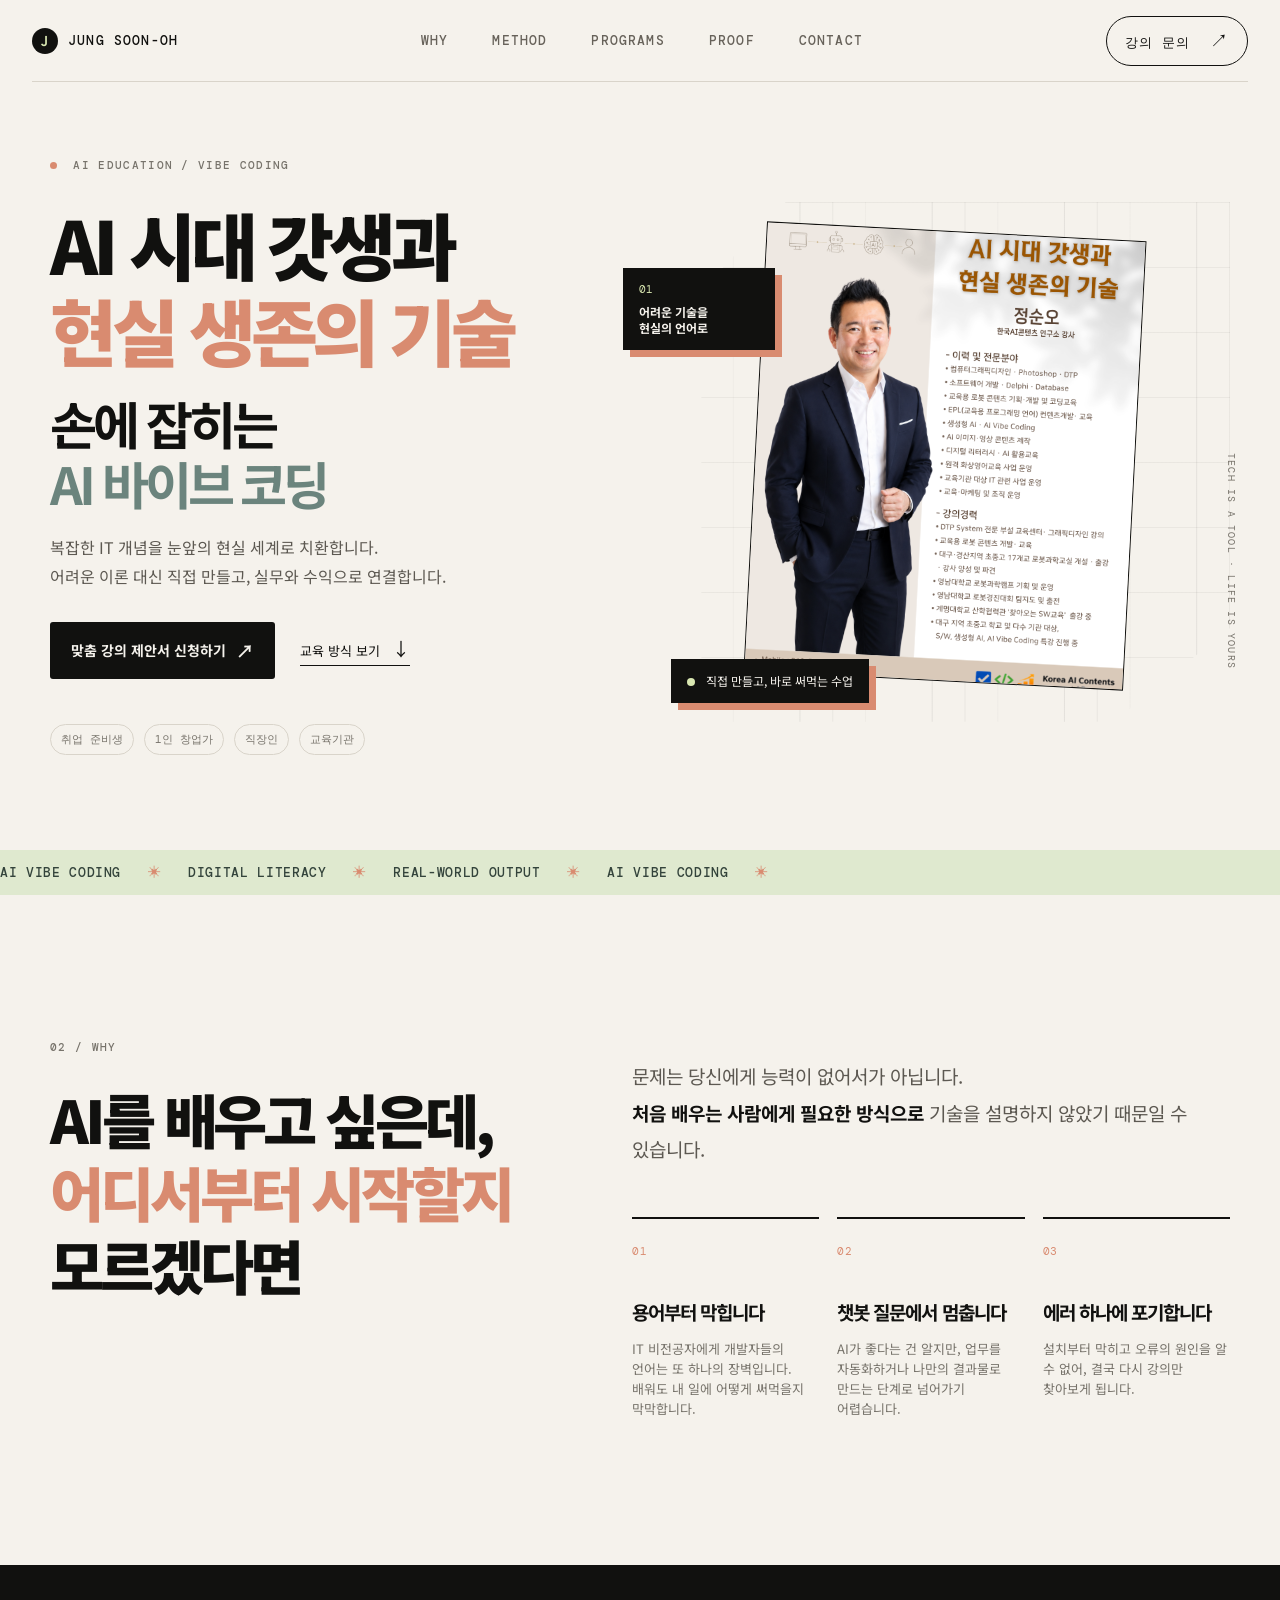
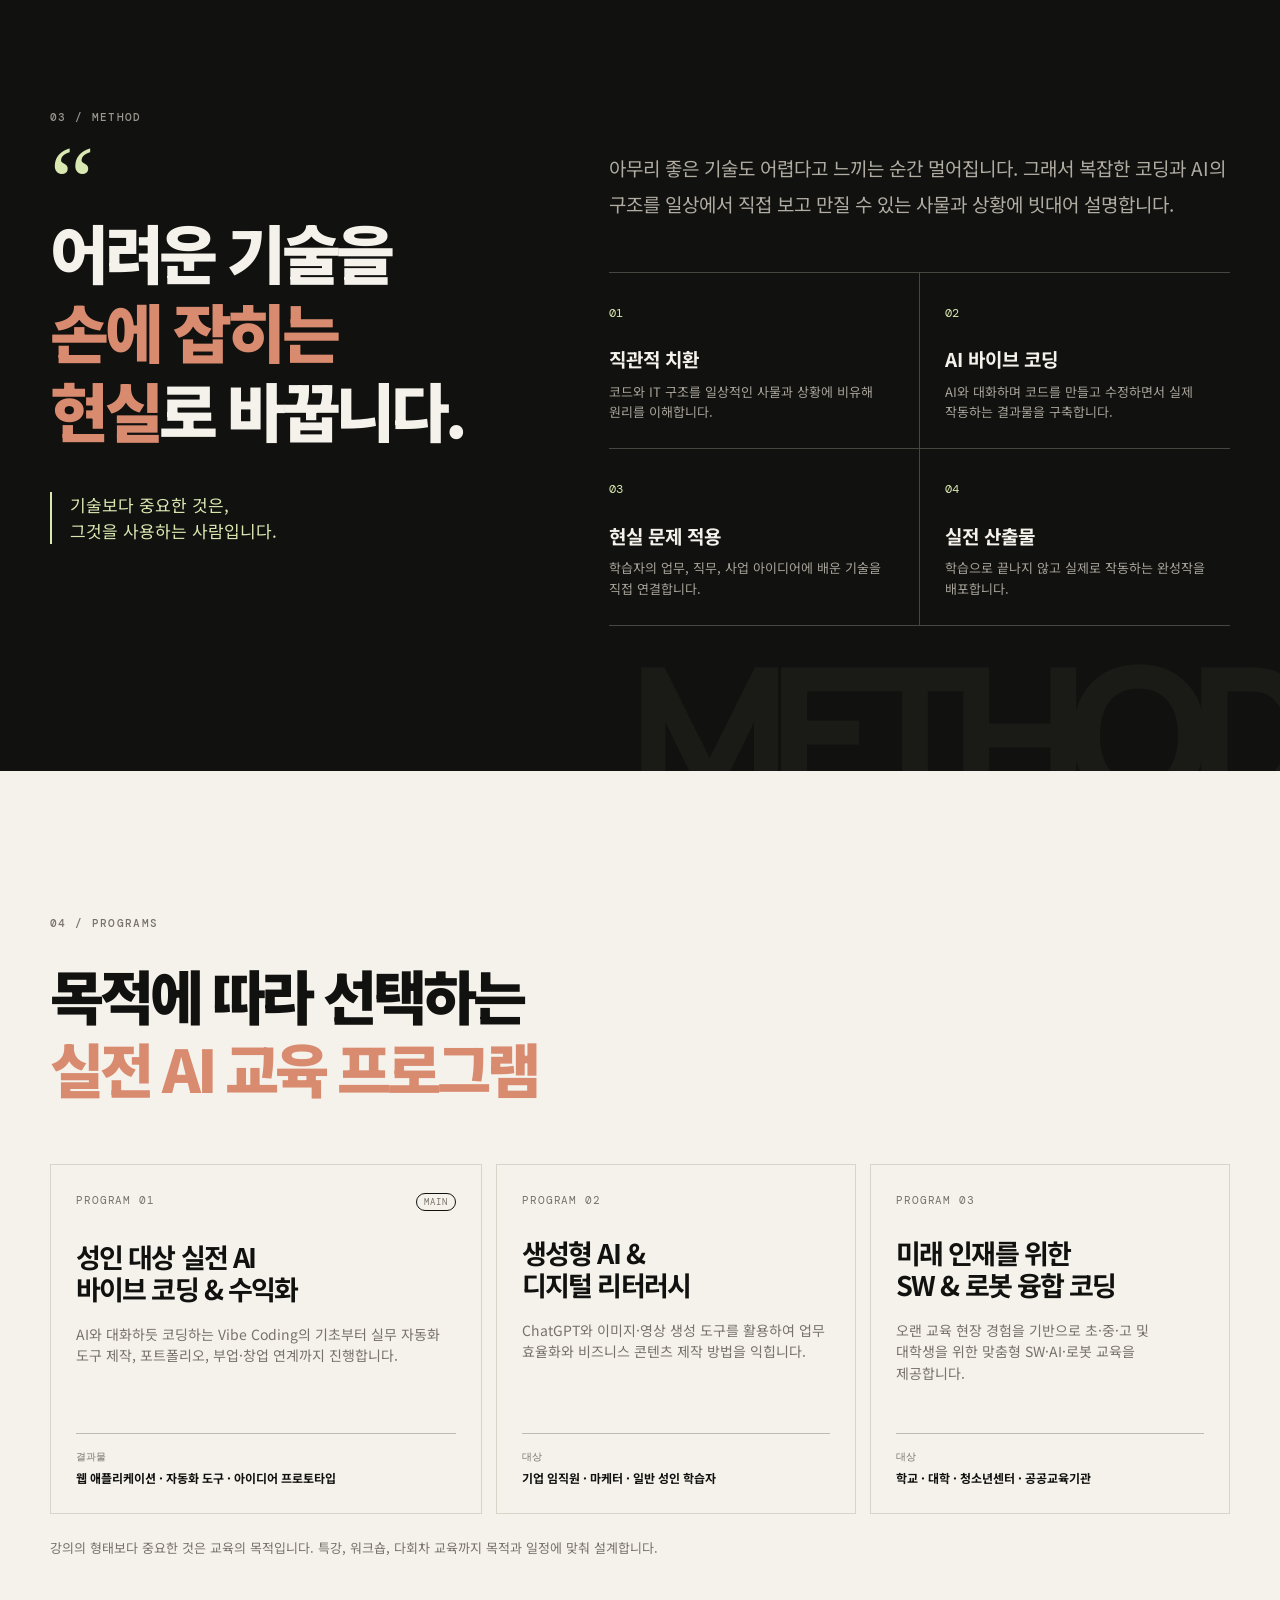
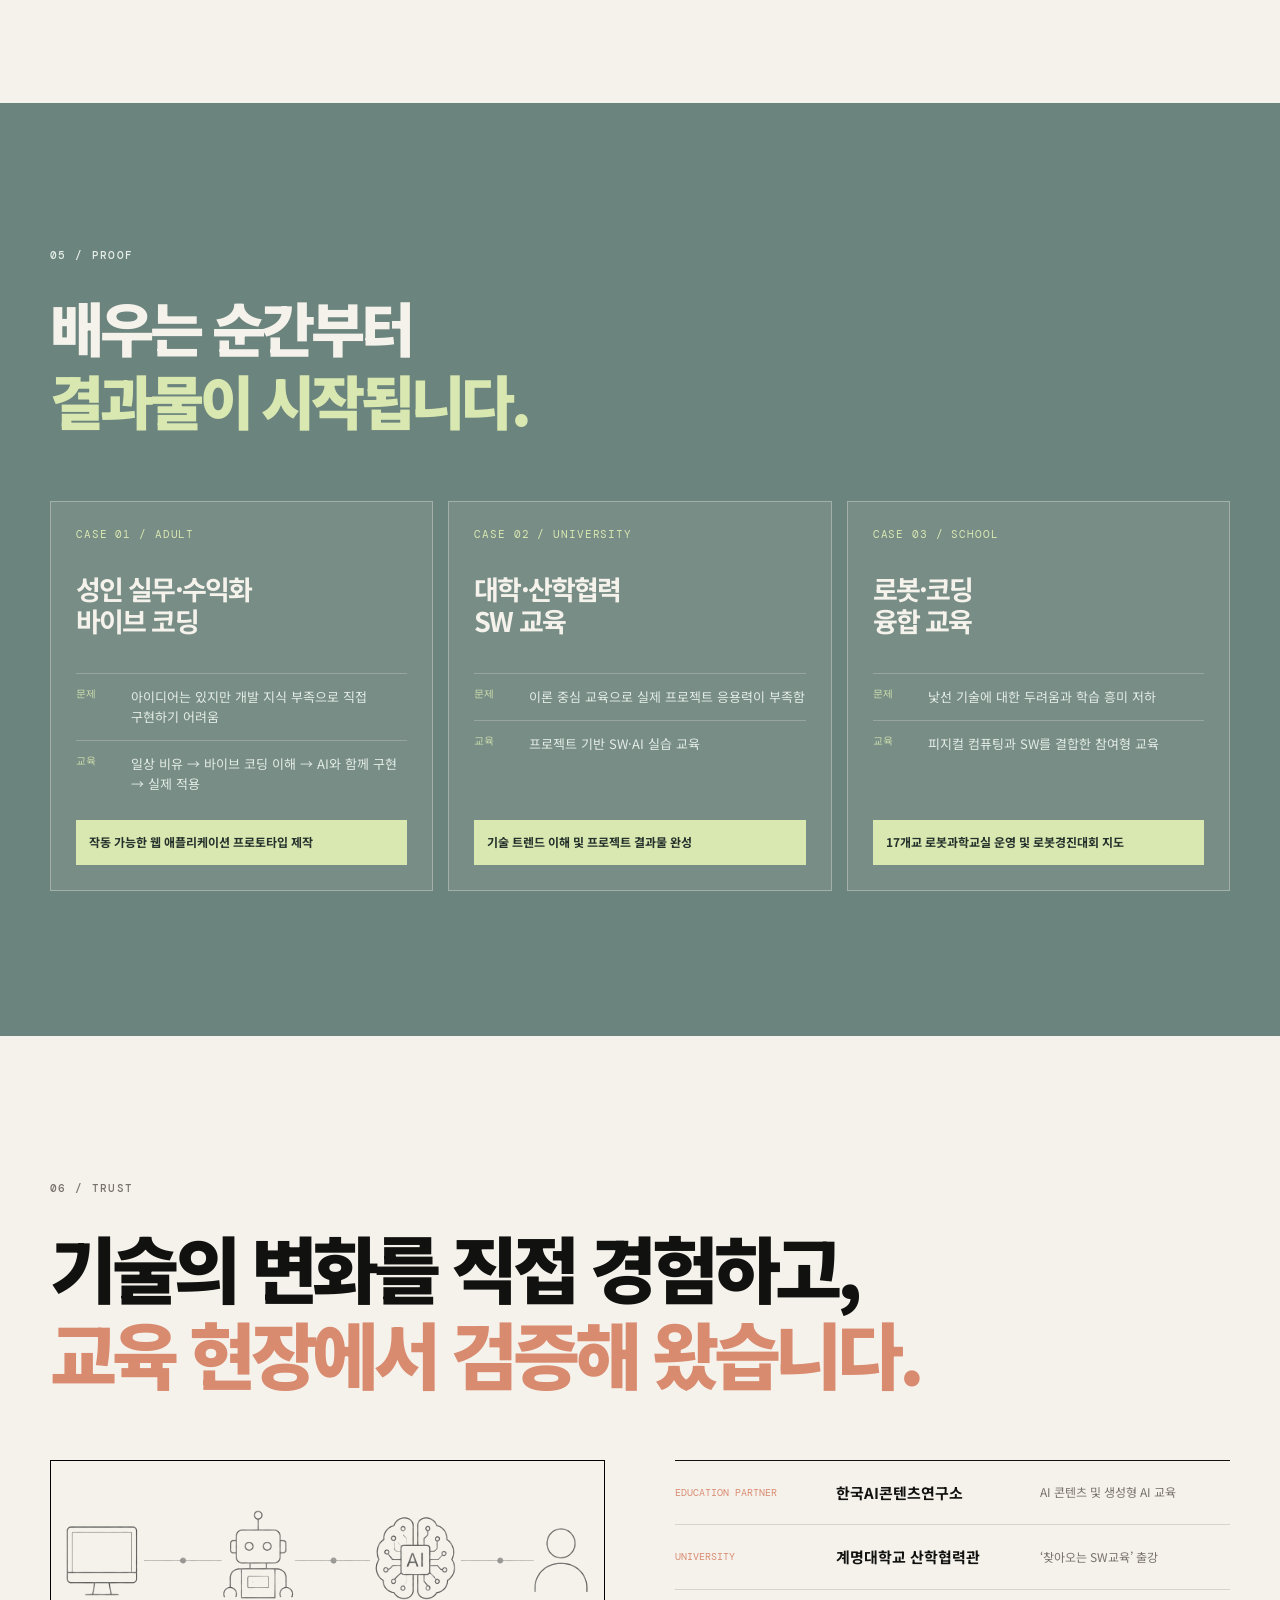
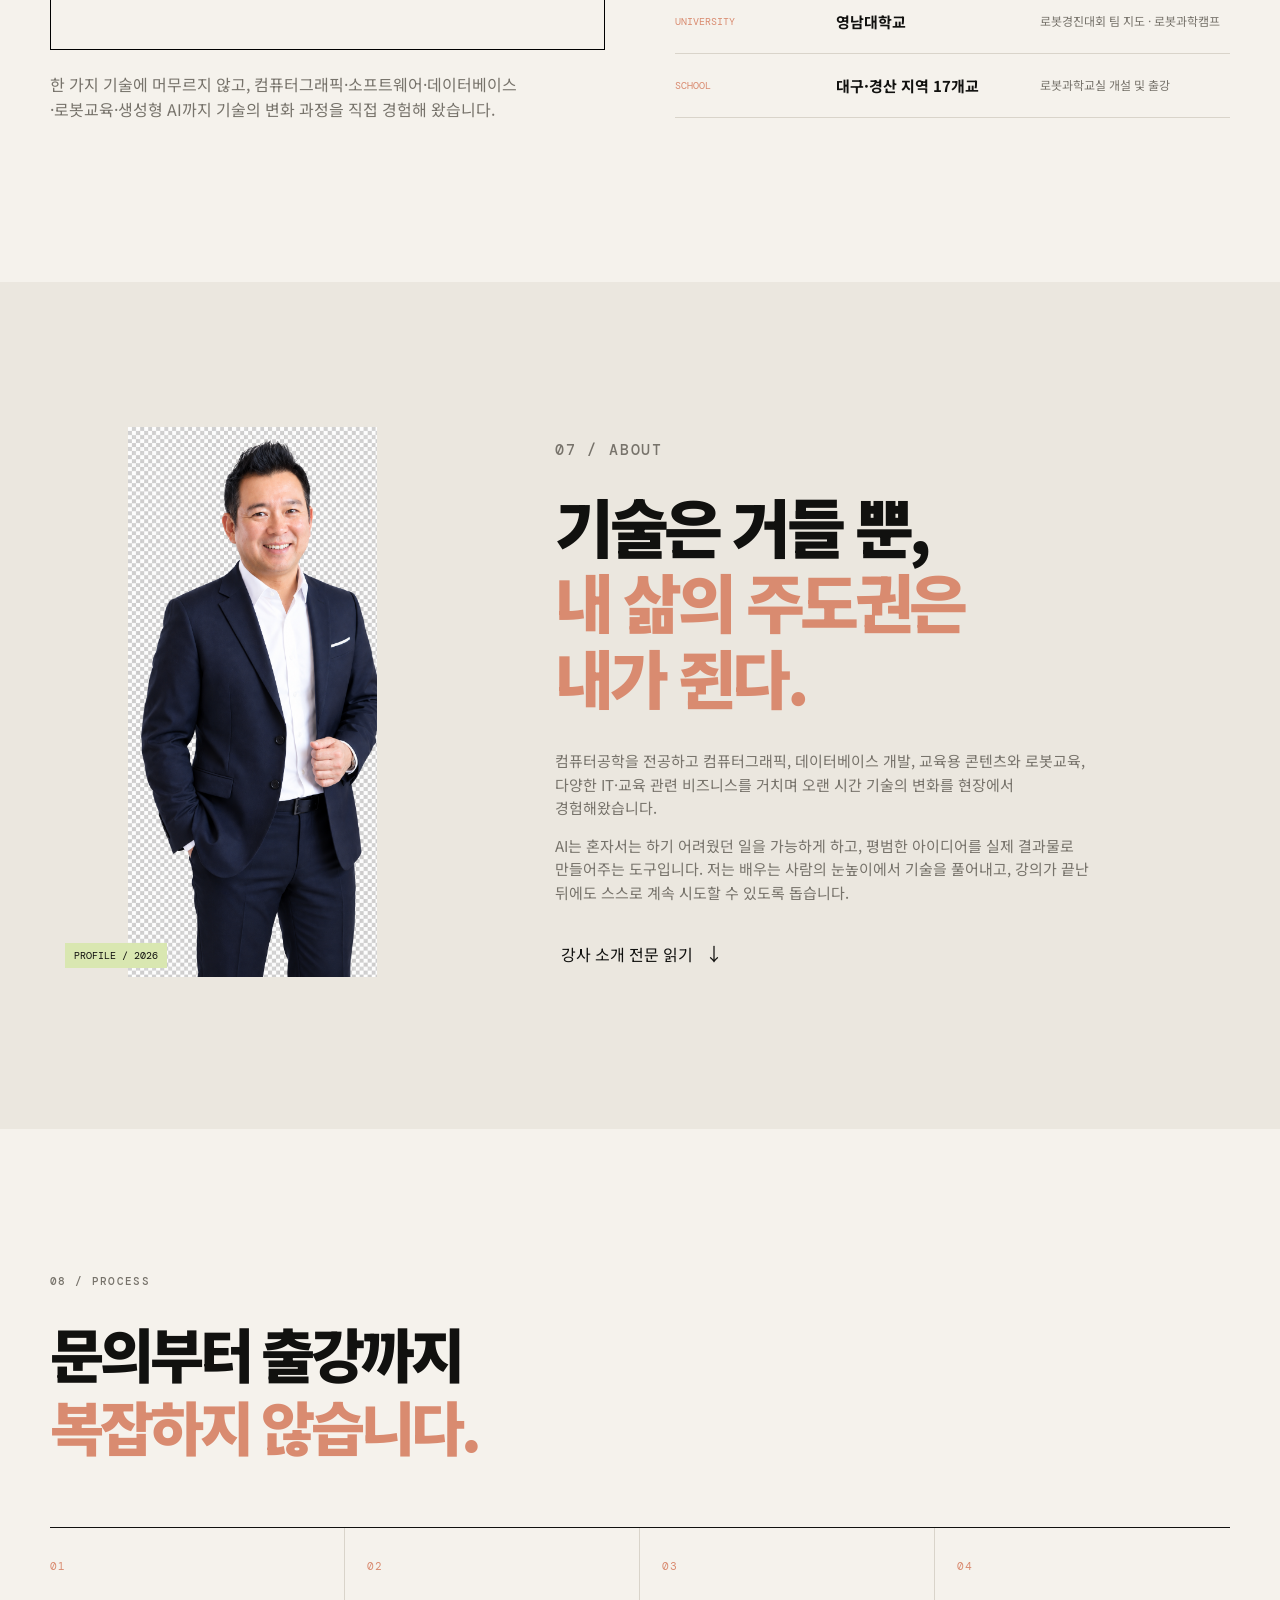
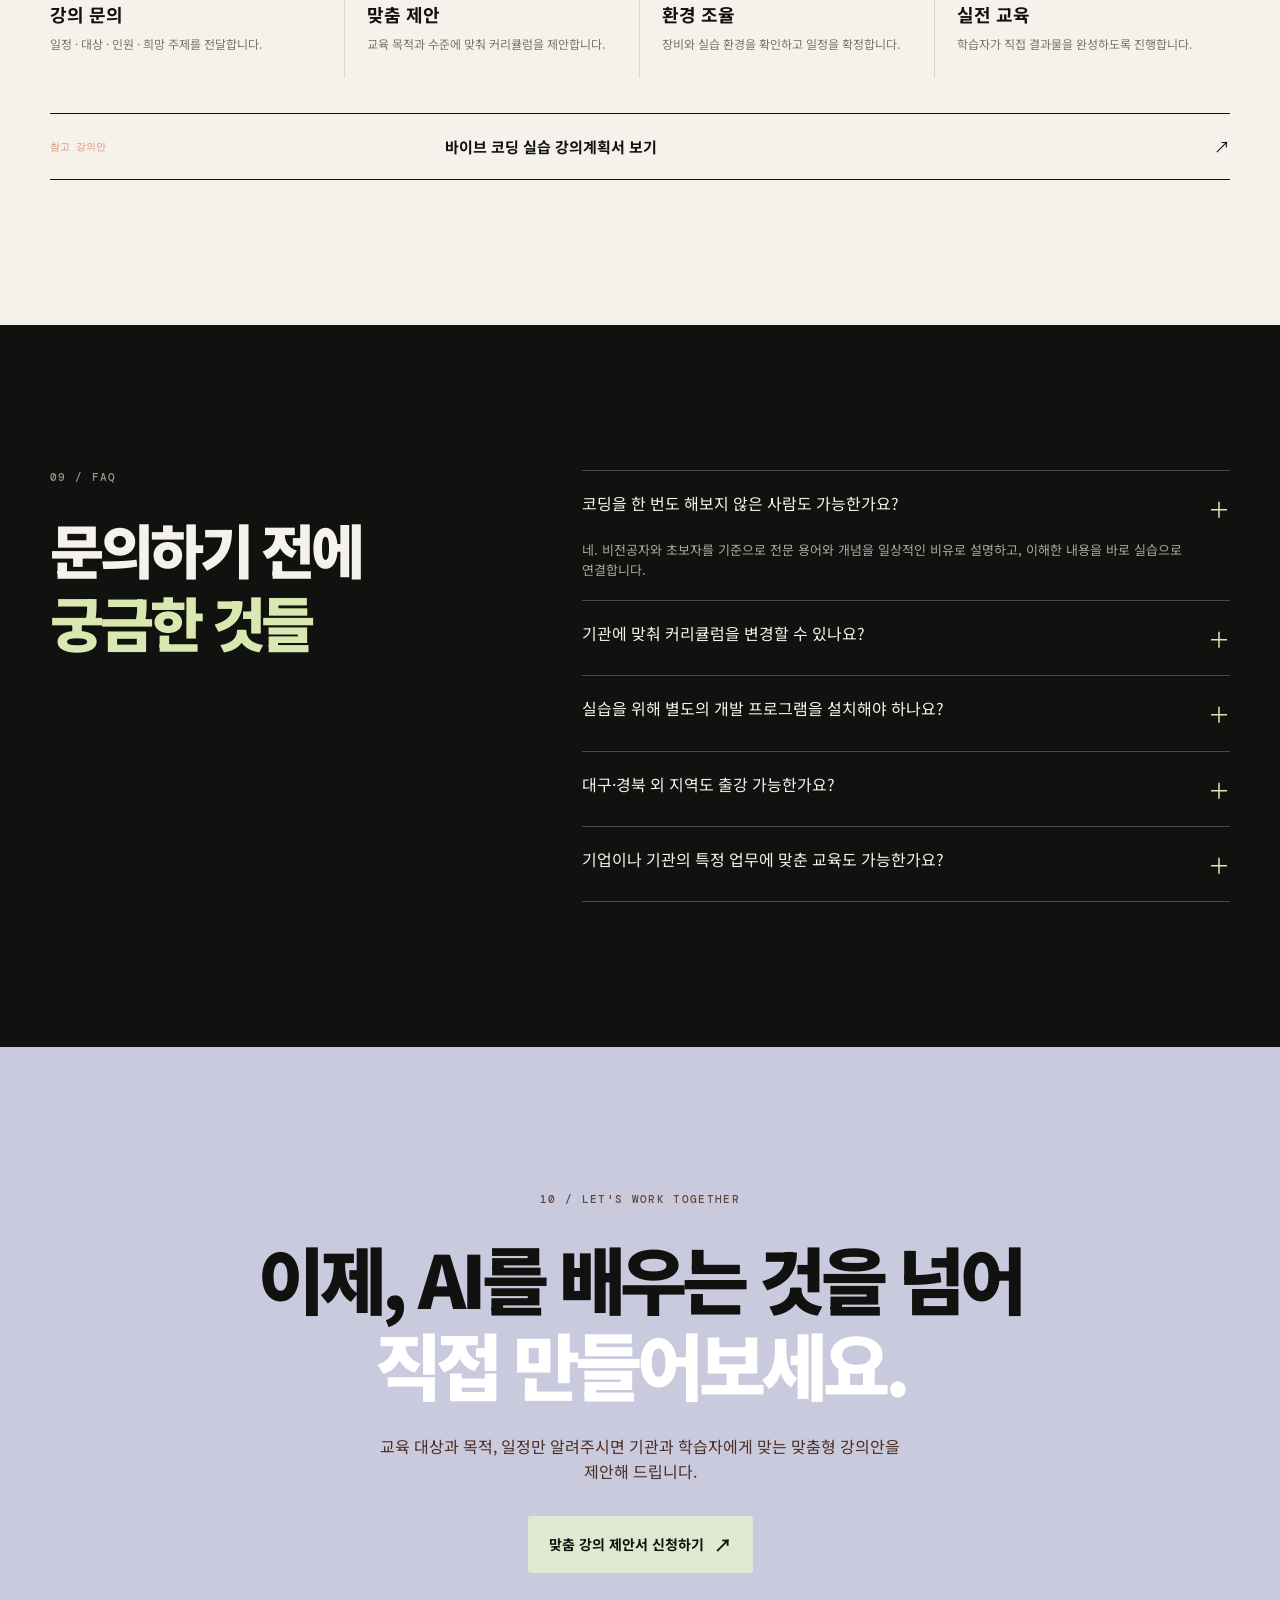
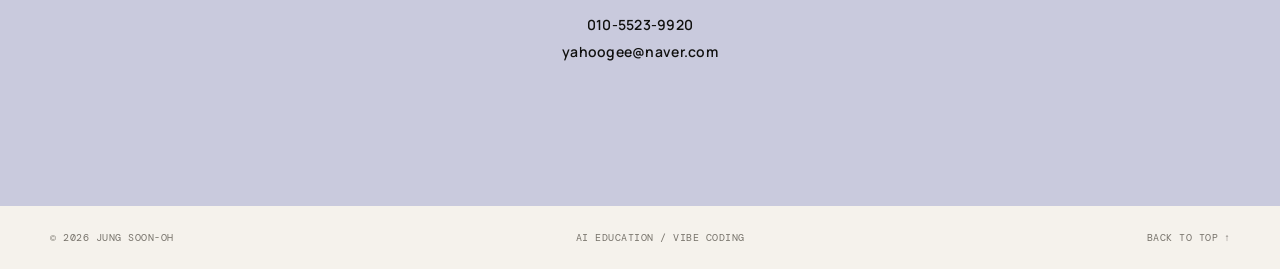
==== index.html @ 0b452ced "Refine cards, imagery, and inline instructor story" ====
<!doctype html>
<html lang="ko">
  <head>
    <meta charset="UTF-8" />
    <meta name="viewport" content="width=device-width, initial-scale=1.0" />
    <meta name="description" content="정순오 강사 - 어려운 AI와 코딩을 손에 잡히는 결과물로 바꾸는 실전 교육" />
    <title>정순오 | 손에 잡히는 AI 교육</title>
    <link rel="stylesheet" href="styles.css" />
    <link rel="stylesheet" href="styles-overrides.css" />
  </head>
  <body>
    <header class="site-header">
      <a class="brand" href="#top" aria-label="정순오 홈">
        <span class="brand-mark">J</span>
        <span>JUNG SOON-OH</span>
      </a>
      <nav class="desktop-nav" aria-label="주요 메뉴">
        <a href="#why">WHY</a>
        <a href="#method">METHOD</a>
        <a href="#programs">PROGRAMS</a>
        <a href="#proof">PROOF</a>
        <a href="#contact">CONTACT</a>
      </nav>
      <a class="header-cta" href="https://docs.google.com/forms/d/12_iVrLl0W3zeMcKFBTO9IalbbPB6sjbmFpQehzmBdDc/edit" target="_blank" rel="noreferrer">강의 문의 <span>↗</span></a>
    </header>

    <main id="top">
      <section class="hero section-shell">
        <div class="hero-copy reveal">
          <p class="eyebrow"><span class="eyebrow-dot"></span> AI EDUCATION / VIBE CODING</p>
          <h1>AI 시대 갓생과<br /><em>현실 생존의 기술</em></h1>
          <p class="hero-display">손에 잡히는<br /><strong>AI 바이브 코딩</strong></p>
          <p class="hero-summary">복잡한 IT 개념을 눈앞의 현실 세계로 치환합니다.<br />어려운 이론 대신 직접 만들고, 실무와 수익으로 연결합니다.</p>
          <div class="hero-actions">
            <a class="button button-primary" href="https://docs.google.com/forms/d/12_iVrLl0W3zeMcKFBTO9IalbbPB6sjbmFpQehzmBdDc/edit" target="_blank" rel="noreferrer">맞춤 강의 제안서 신청하기 <span>↗</span></a>
            <a class="text-link" href="#method">교육 방식 보기 <span>↓</span></a>
          </div>
          <div class="hero-audience"><span>취업 준비생</span><span>1인 창업가</span><span>직장인</span><span>교육기관</span></div>
        </div>
        <div class="hero-visual reveal reveal-delay">
          <div class="visual-grid"></div>
          <div class="portrait-frame"><img src="강사 프로필-정순오.png" alt="정순오 강사 프로필 사진" /></div>
          <div class="floating-note note-top"><span>01</span><strong>어려운 기술을<br />현실의 언어로</strong></div>
          <div class="floating-note note-bottom"><span class="pulse"></span> 직접 만들고, 바로 써먹는 수업</div>
          <div class="vertical-label">TECH IS A TOOL · LIFE IS YOURS</div>
        </div>
      </section>

      <section class="marquee" aria-label="교육 키워드">
        <div>AI VIBE CODING <span>✳</span> DIGITAL LITERACY <span>✳</span> REAL-WORLD OUTPUT <span>✳</span> AI VIBE CODING <span>✳</span></div>
      </section>

      <section class="section-shell why section-pad" id="why">
        <div class="section-intro reveal"><p class="eyebrow">02 / WHY</p><h2>AI를 배우고 싶은데,<br /><em>어디서부터 시작할지</em><br />모르겠다면</h2></div>
        <div class="why-content"><p class="lead reveal">문제는 당신에게 능력이 없어서가 아닙니다.<br /><strong>처음 배우는 사람에게 필요한 방식으로</strong> 기술을 설명하지 않았기 때문일 수 있습니다.</p>
          <div class="problem-grid">
            <article class="problem-card reveal"><span class="card-number">01</span><h3>용어부터 막힙니다</h3><p>IT 비전공자에게 개발자들의 언어는 또 하나의 장벽입니다. 배워도 내 일에 어떻게 써먹을지 막막합니다.</p></article>
            <article class="problem-card reveal reveal-delay"><span class="card-number">02</span><h3>챗봇 질문에서 멈춥니다</h3><p>AI가 좋다는 건 알지만, 업무를 자동화하거나 나만의 결과물로 만드는 단계로 넘어가기 어렵습니다.</p></article>
            <article class="problem-card reveal reveal-delay-2"><span class="card-number">03</span><h3>에러 하나에 포기합니다</h3><p>설치부터 막히고 오류의 원인을 알 수 없어, 결국 다시 강의만 찾아보게 됩니다.</p></article>
          </div>
        </div>
      </section>

      <section class="method section-pad" id="method">
        <div class="section-shell">
          <div class="method-heading reveal"><p class="eyebrow">03 / METHOD</p><p class="quote-mark">“</p><h2>어려운 기술을<br /><em>손에 잡히는 현실</em>로 바꿉니다.</h2><p class="method-quote">기술보다 중요한 것은,<br />그것을 사용하는 사람입니다.</p></div>
          <div class="method-body"><p class="lead reveal">아무리 좋은 기술도 어렵다고 느끼는 순간 멀어집니다. 그래서 복잡한 코딩과 AI의 구조를 일상에서 직접 보고 만질 수 있는 사물과 상황에 빗대어 설명합니다.</p><div class="steps">
            <article class="step reveal"><span>01</span><h3>직관적 치환</h3><p>코드와 IT 구조를 일상적인 사물과 상황에 비유해 원리를 이해합니다.</p></article>
            <article class="step reveal"><span>02</span><h3>AI 바이브 코딩</h3><p>AI와 대화하며 코드를 만들고 수정하면서 실제 작동하는 결과물을 구축합니다.</p></article>
            <article class="step reveal"><span>03</span><h3>현실 문제 적용</h3><p>학습자의 업무, 직무, 사업 아이디어에 배운 기술을 직접 연결합니다.</p></article>
            <article class="step reveal"><span>04</span><h3>실전 산출물</h3><p>학습으로 끝나지 않고 실제로 작동하는 완성작을 배포합니다.</p></article>
          </div></div>
        </div>
      </section>

      <section class="section-shell section-pad programs" id="programs">
        <div class="section-intro reveal"><p class="eyebrow">04 / PROGRAMS</p><h2>목적에 따라 선택하는<br /><em>실전 AI 교육 프로그램</em></h2></div>
        <div class="program-list">
          <article class="program-card program-feature reveal"><div class="program-meta"><span>PROGRAM 01</span><span class="program-tag">MAIN</span></div><h3>성인 대상 실전 AI<br />바이브 코딩 & 수익화</h3><p>AI와 대화하듯 코딩하는 Vibe Coding의 기초부터 실무 자동화 도구 제작, 포트폴리오, 부업·창업 연계까지 진행합니다.</p><div class="program-result"><span>결과물</span><strong>웹 애플리케이션 · 자동화 도구 · 아이디어 프로토타입</strong></div></article>
          <article class="program-card reveal"><div class="program-meta"><span>PROGRAM 02</span></div><h3>생성형 AI &<br />디지털 리터러시</h3><p>ChatGPT와 이미지·영상 생성 도구를 활용하여 업무 효율화와 비즈니스 콘텐츠 제작 방법을 익힙니다.</p><div class="program-result"><span>대상</span><strong>기업 임직원 · 마케터 · 일반 성인 학습자</strong></div></article>
          <article class="program-card reveal"><div class="program-meta"><span>PROGRAM 03</span></div><h3>미래 인재를 위한<br />SW & 로봇 융합 코딩</h3><p>오랜 교육 현장 경험을 기반으로 초·중·고 및 대학생을 위한 맞춤형 SW·AI·로봇 교육을 제공합니다.</p><div class="program-result"><span>대상</span><strong>학교 · 대학 · 청소년센터 · 공공교육기관</strong></div></article>
        </div>
        <p class="program-footnote">강의의 형태보다 중요한 것은 교육의 목적입니다. 특강, 워크숍, 다회차 교육까지 목적과 일정에 맞춰 설계합니다.</p>
      </section>

      <section class="proof section-pad" id="proof"><div class="section-shell"><div class="section-intro light reveal"><p class="eyebrow">05 / PROOF</p><h2>배우는 순간부터<br /><em>결과물이 시작됩니다.</em></h2></div><div class="case-list">
        <article class="case-card reveal"><span class="case-label">CASE 01 / ADULT</span><h3>성인 실무·수익화<br />바이브 코딩</h3><div class="case-row"><span>문제</span><p>아이디어는 있지만 개발 지식 부족으로 직접 구현하기 어려움</p></div><div class="case-row"><span>교육</span><p>일상 비유 → 바이브 코딩 이해 → AI와 함께 구현 → 실제 적용</p></div><div class="case-outcome">작동 가능한 웹 애플리케이션 프로토타입 제작</div></article>
        <article class="case-card reveal reveal-delay"><span class="case-label">CASE 02 / UNIVERSITY</span><h3>대학·산학협력<br />SW 교육</h3><div class="case-row"><span>문제</span><p>이론 중심 교육으로 실제 프로젝트 응용력이 부족함</p></div><div class="case-row"><span>교육</span><p>프로젝트 기반 SW·AI 실습 교육</p></div><div class="case-outcome">기술 트렌드 이해 및 프로젝트 결과물 완성</div></article>
        <article class="case-card reveal reveal-delay-2"><span class="case-label">CASE 03 / SCHOOL</span><h3>로봇·코딩<br />융합 교육</h3><div class="case-row"><span>문제</span><p>낯선 기술에 대한 두려움과 학습 흥미 저하</p></div><div class="case-row"><span>교육</span><p>피지컬 컴퓨팅과 SW를 결합한 참여형 교육</p></div><div class="case-outcome">17개교 로봇과학교실 운영 및 로봇경진대회 지도</div></article>
      </div></div></section>

      <section class="trust section-shell section-pad"><div class="trust-heading reveal"><p class="eyebrow">06 / TRUST</p><h2>기술의 변화를 직접 경험하고,<br /><em>교육 현장에서 검증해 왔습니다.</em></h2></div><div class="trust-grid"><div class="trust-main reveal"><img src="프로필첨부이미지-컴에서로봇사람으로.png" alt="컴퓨터에서 로봇과 사람으로 이어지는 교육 여정" /><p>한 가지 기술에 머무르지 않고, 컴퓨터그래픽·소프트웨어·데이터베이스·로봇교육·생성형 AI까지 기술의 변화 과정을 직접 경험해 왔습니다.</p></div><div class="partner-list reveal"><div><span>EDUCATION PARTNER</span><strong>한국AI콘텐츠연구소</strong><small>AI 콘텐츠 및 생성형 AI 교육</small></div><div><span>UNIVERSITY</span><strong>계명대학교 산학협력관</strong><small>‘찾아오는 SW교육’ 출강</small></div><div><span>UNIVERSITY</span><strong>영남대학교</strong><small>로봇경진대회 팀 지도 · 로봇과학캠프</small></div><div><span>SCHOOL</span><strong>대구·경산 지역 17개교</strong><small>로봇과학교실 개설 및 출강</small></div></div></div></section>

      <section class="about section-pad"><div class="section-shell about-grid"><div class="about-photo reveal"><img src="profile-cutout.png" alt="정순오 강사" /><span>PROFILE / 2026</span></div><div class="about-copy reveal"><p class="eyebrow">07 / ABOUT</p><h2>기술은 거들 뿐,<br /><em>내 삶의 주도권은<br />내가 쥔다.</em></h2><p>컴퓨터공학을 전공하고 컴퓨터그래픽, 데이터베이스 개발, 교육용 콘텐츠와 로봇교육, 다양한 IT·교육 관련 비즈니스를 거치며 오랜 시간 기술의 변화를 현장에서 경험해왔습니다.</p><p>AI는 혼자서는 하기 어려웠던 일을 가능하게 하고, 평범한 아이디어를 실제 결과물로 만들어주는 도구입니다. 저는 배우는 사람의 눈높이에서 기술을 풀어내고, 강의가 끝난 뒤에도 스스로 계속 시도할 수 있도록 돕습니다.</p><button class="text-link about-toggle" type="button" aria-expanded="false" aria-controls="about-story">강사 소개 전문 읽기 <span>↓</span></button></div></div><div class="section-shell about-story" id="about-story" aria-hidden="true"></div></section>

      <section class="process section-shell section-pad"><div class="section-intro reveal"><p class="eyebrow">08 / PROCESS</p><h2>문의부터 출강까지<br /><em>복잡하지 않습니다.</em></h2></div><div class="process-line"><article class="process-step reveal"><span>01</span><h3>강의 문의</h3><p>일정 · 대상 · 인원 · 희망 주제를 전달합니다.</p></article><article class="process-step reveal"><span>02</span><h3>맞춤 제안</h3><p>교육 목적과 수준에 맞춰 커리큘럼을 제안합니다.</p></article><article class="process-step reveal"><span>03</span><h3>환경 조율</h3><p>장비와 실습 환경을 확인하고 일정을 확정합니다.</p></article><article class="process-step reveal"><span>04</span><h3>실전 교육</h3><p>학습자가 직접 결과물을 완성하도록 진행합니다.</p></article></div><a class="resource-link reveal" href="강의계획서(바이브코딩)-수원시청-한콘연강사 정순오.pdf" target="_blank" rel="noreferrer"><span>참고 강의안</span><strong>바이브 코딩 실습 강의계획서 보기</strong><span>↗</span></a></section>

      <section class="faq section-pad"><div class="section-shell faq-grid"><div class="section-intro reveal"><p class="eyebrow">09 / FAQ</p><h2>문의하기 전에<br /><em>궁금한 것들</em></h2></div><div class="faq-list reveal"><details open><summary>코딩을 한 번도 해보지 않은 사람도 가능한가요?<span>＋</span></summary><p>네. 비전공자와 초보자를 기준으로 전문 용어와 개념을 일상적인 비유로 설명하고, 이해한 내용을 바로 실습으로 연결합니다.</p></details><details><summary>기관에 맞춰 커리큘럼을 변경할 수 있나요?<span>＋</span></summary><p>가능합니다. 교육 목적, 학습자 수준, 교육 시간과 인원에 맞춰 특강형 또는 다회차 과정으로 구성합니다.</p></details><details><summary>실습을 위해 별도의 개발 프로그램을 설치해야 하나요?<span>＋</span></summary><p>교육 과정에 따라 다르지만, 브라우저 기반 AI 도구를 중심으로 진행해 복잡한 개발 환경 설치를 최소화할 수 있습니다.</p></details><details><summary>대구·경북 외 지역도 출강 가능한가요?<span>＋</span></summary><p>전국 출강 및 온·오프라인 교육이 가능합니다.</p></details><details><summary>기업이나 기관의 특정 업무에 맞춘 교육도 가능한가요?<span>＋</span></summary><p>교육 목적과 업무 환경을 사전에 확인한 후 맞춤형 커리큘럼으로 구성할 수 있습니다.</p></details></div></div></section>

      <section class="cta section-pad" id="contact"><div class="section-shell cta-inner reveal"><p class="eyebrow">10 / LET'S WORK TOGETHER</p><h2>이제, AI를 배우는 것을 넘어<br /><em>직접 만들어보세요.</em></h2><p>교육 대상과 목적, 일정만 알려주시면 기관과 학습자에게 맞는 맞춤형 강의안을 제안해 드립니다.</p><a class="button button-light" href="https://docs.google.com/forms/d/12_iVrLl0W3zeMcKFBTO9IalbbPB6sjbmFpQehzmBdDc/edit" target="_blank" rel="noreferrer">맞춤 강의 제안서 신청하기 <span>↗</span></a><div class="contact-info"><a href="tel:01055239920">010-5523-9920</a><a href="mailto:yahoogee@naver.com">yahoogee@naver.com</a></div></div></section>
    </main>
    <footer class="site-footer section-shell"><span>© 2026 JUNG SOON-OH</span><span>AI EDUCATION / VIBE CODING</span><a href="#top">BACK TO TOP ↑</a></footer>
    <script src="script.js"></script>
  </body>
</html>
---- styles.css ----
@import url('https://fonts.googleapis.com/css2?family=DM+Mono:wght@400;500&family=Manrope:wght@400;500;600;700;800&family=Noto+Sans+KR:wght@400;500;600;700;900&display=swap');
:root{--ink:#11110f;--paper:#f5f2ec;--muted:#77736b;--line:#d9d4ca;--lime:#d8f04b;--orange:#f4774b;--blue:#233bff;--cream:#ebe7df}*{box-sizing:border-box}html{scroll-behavior:smooth}body{margin:0;background:var(--paper);color:var(--ink);font-family:'Noto Sans KR','Manrope',sans-serif;line-height:1.55}a{color:inherit;text-decoration:none}.section-shell{width:min(1180px,calc(100% - 64px));margin:auto}.site-header{height:82px;display:flex;align-items:center;justify-content:space-between;width:min(1320px,calc(100% - 64px));margin:auto;border-bottom:1px solid var(--line);font:500 11px 'DM Mono',monospace;letter-spacing:.08em}.brand{display:flex;align-items:center;gap:10px}.brand-mark{width:26px;height:26px;display:grid;place-items:center;background:var(--ink);color:var(--lime);border-radius:50%;font:700 14px 'Manrope'}.desktop-nav{display:flex;gap:32px;color:#67625a}.desktop-nav a:hover,.text-link:hover{color:var(--orange)}.header-cta{padding:11px 16px;border:1px solid var(--ink);border-radius:100px}.header-cta span,.button span{font-size:18px;margin-left:10px}.hero{min-height:700px;display:grid;grid-template-columns:1.02fr .98fr;align-items:center;gap:40px;padding:76px 0 95px}.eyebrow{font:500 11px 'DM Mono',monospace;letter-spacing:.12em;color:var(--muted);margin:0 0 28px}.eyebrow-dot{display:inline-block;width:7px;height:7px;border-radius:50%;background:var(--orange);margin-right:8px}.hero h1,.section-intro h2,.method-heading h2,.trust-heading h2,.about-copy h2,.cta h2{font-size:clamp(42px,5.7vw,76px);line-height:1.05;letter-spacing:-.07em;margin:0;font-weight:900}.hero h1 em,.section-intro h2 em,.method-heading h2 em,.trust-heading h2 em,.about-copy h2 em,.cta h2 em{font-style:normal;color:var(--orange)}.hero-display{font-size:clamp(34px,4vw,56px);font-weight:700;line-height:1.05;letter-spacing:-.08em;margin:22px 0 20px}.hero-display strong{color:var(--blue)}.hero-summary{color:#5d5952;font-size:16px;margin:0 0 31px}.hero-actions{display:flex;align-items:center;gap:25px}.button{display:inline-flex;align-items:center;justify-content:center;padding:15px 21px;border-radius:3px;font-weight:700;font-size:14px;transition:.2s}.button-primary{background:var(--ink);color:var(--paper)}.button-primary:hover{background:var(--blue);transform:translateY(-2px)}.button-light{background:var(--lime);color:var(--ink)}.button-light:hover{background:#fff}.text-link{font-size:13px;border-bottom:1px solid currentColor;padding-bottom:3px}.text-link span{margin-left:8px;font-size:18px}.hero-audience{display:flex;gap:10px;flex-wrap:wrap;margin-top:45px;font:11px 'DM Mono',monospace;color:var(--muted)}.hero-audience span{padding:7px 10px;border:1px solid var(--line);border-radius:100px}.hero-visual{position:relative;min-height:530px}.visual-grid{position:absolute;inset:10px 0 0 30px;background:repeating-linear-gradient(90deg,transparent 0,transparent calc(25% - 1px),rgba(17,17,15,.1) 25%),repeating-linear-gradient(0deg,transparent 0,transparent calc(25% - 1px),rgba(17,17,15,.1) 25%);background-size:25% 25%;clip-path:polygon(16% 0,100% 0,100% 82%,78% 100%,0 100%,0 17%)}.portrait-frame{position:absolute;left:15%;top:39px;width:68%;height:450px;overflow:hidden;background:var(--cream);border:1px solid var(--ink);transform:rotate(3deg)}.portrait-frame img{width:100%;height:100%;object-fit:cover;object-position:center}.floating-note{position:absolute;background:var(--ink);color:var(--paper);padding:14px 16px;font-size:12px;line-height:1.35;box-shadow:7px 7px 0 var(--orange)}.note-top{top:3px;right:0;width:152px}.note-top span{display:block;color:var(--lime);font:11px 'DM Mono';margin-bottom:8px}.note-bottom{bottom:19px;left:0}.pulse{display:inline-block;width:8px;height:8px;background:var(--lime);border-radius:50%;margin-right:8px}.vertical-label{position:absolute;right:-8px;bottom:53px;writing-mode:vertical-rl;font:10px 'DM Mono';letter-spacing:.12em;color:var(--muted)}.marquee{overflow:hidden;background:var(--blue);color:#fff;padding:14px 0;white-space:nowrap;font:500 13px 'DM Mono';letter-spacing:.05em}.marquee div{animation:marquee 26s linear infinite}.marquee span{color:var(--lime);margin:0 18px}@keyframes marquee{to{transform:translateX(-50%)}}.section-pad{padding-top:145px;padding-bottom:145px}.why{display:grid;grid-template-columns:1fr 1fr;gap:100px}.section-intro h2{font-size:clamp(40px,4.6vw,65px)}.lead{font-size:19px;line-height:1.65;color:#5d5952;margin:0 0 50px}.lead strong{color:var(--ink)}.problem-grid{display:grid;grid-template-columns:repeat(3,1fr);gap:18px}.problem-card{border-top:2px solid var(--ink);padding-top:17px}.card-number,.program-meta,.case-label,.process-step>span{font:11px 'DM Mono';color:var(--orange);letter-spacing:.08em}.problem-card h3{font-size:19px;letter-spacing:-.05em;margin:36px 0 13px}.problem-card p{font-size:13px;color:var(--muted);margin:0}.method{background:var(--ink);color:var(--paper);position:relative;overflow:hidden}.method:after{content:'METHOD';position:absolute;right:-20px;bottom:-90px;color:#1a1a17;font:900 190px 'Manrope';letter-spacing:-.12em}.method .section-shell{display:grid;grid-template-columns:.85fr 1.15fr;gap:100px;position:relative;z-index:1}.method .eyebrow{color:#99968e}.quote-mark{font:100px Georgia;color:var(--lime);line-height:.6;margin:0}.method-heading h2{font-size:clamp(42px,5vw,70px)}.method-quote{border-left:2px solid var(--lime);padding-left:18px;margin-top:42px;color:var(--lime);font-size:17px}.method-body{padding-top:40px}.method-body .lead{color:#b0aca2}.steps{display:grid;grid-template-columns:1fr 1fr;border-top:1px solid #474640}.step{padding:25px 24px 26px 0;border-bottom:1px solid #474640}.step:nth-child(odd){border-right:1px solid #474640;padding-right:25px}.step:nth-child(even){padding-left:25px}.step span{color:var(--lime);font:12px 'DM Mono'}.step h3{font-size:19px;margin:22px 0 8px}.step p{font-size:13px;color:#a7a39a;margin:0}.programs{background:var(--paper)}.program-list{display:grid;grid-template-columns:1.2fr 1fr 1fr;gap:14px;margin-top:60px}.program-card{border:1px solid var(--line);padding:28px 25px 25px;min-height:350px;display:flex;flex-direction:column;transition:.25s}.program-card:hover{transform:translateY(-5px);border-color:var(--ink)}.program-feature{background:var(--lime);border-color:var(--lime)}.program-meta{display:flex;justify-content:space-between;color:var(--muted)}.program-feature .program-meta{color:var(--ink)}.program-tag{border:1px solid var(--ink);border-radius:100px;padding:2px 7px;font-size:9px}.program-card h3{font-size:27px;line-height:1.2;letter-spacing:-.07em;margin:65px 0 18px}.program-card p{font-size:13px;color:var(--muted);margin:0}.program-feature p{color:#393b19}.program-result{border-top:1px solid rgba(17,17,15,.25);margin-top:auto;padding-top:16px;display:flex;flex-direction:column;gap:5px}.program-result span{font:10px 'DM Mono';color:var(--muted)}.program-result strong{font-size:12px}.program-footnote{font-size:13px;color:var(--muted);margin:24px 0 0}.proof{background:var(--blue);color:#fff}.proof .eyebrow{color:#bfc5ff}.proof .section-intro h2 em{color:var(--lime)}.case-list{display:grid;grid-template-columns:repeat(3,1fr);gap:15px;margin-top:65px}.case-card{border:1px solid rgba(255,255,255,.3);padding:25px;min-height:390px;display:flex;flex-direction:column}.case-label{color:var(--lime)}.case-card h3{font-size:27px;line-height:1.2;letter-spacing:-.07em;margin:55px 0 35px}.case-row{display:grid;grid-template-columns:45px 1fr;gap:10px;border-top:1px solid rgba(255,255,255,.2);padding:13px 0}.case-row span{font:10px 'DM Mono';color:var(--lime)}.case-row p{font-size:12px;color:#d7d9ef;margin:0}.case-outcome{margin-top:auto;background:var(--lime);color:var(--ink);padding:13px;font-size:12px;font-weight:700}.trust-grid{display:grid;grid-template-columns:1fr 1fr;gap:70px;align-items:start;margin-top:65px}.trust-main img{width:100%;height:190px;object-fit:cover;object-position:center;border:1px solid var(--ink);filter:grayscale(1);mix-blend-mode:multiply}.trust-main p{font-size:16px;color:var(--muted);max-width:470px}.partner-list{border-top:1px solid var(--ink)}.partner-list>div{display:grid;grid-template-columns:1fr 1.3fr 1.3fr;gap:15px;padding:20px 0;border-bottom:1px solid var(--line);align-items:center}.partner-list span{font:10px 'DM Mono';color:var(--orange)}.partner-list strong{font-size:15px}.partner-list small{font-size:12px;color:var(--muted)}.about{background:var(--cream)}.about-grid{display:grid;grid-template-columns:.75fr 1.25fr;gap:100px;align-items:center}.about-photo{position:relative}.about-photo img{width:100%;height:550px;object-fit:cover;filter:grayscale(1)}.about-photo span{position:absolute;bottom:15px;left:15px;background:var(--lime);padding:6px 9px;font:10px 'DM Mono'}.about-copy h2{font-size:clamp(42px,5vw,68px);margin-bottom:35px}.about-copy p{color:var(--muted);font-size:15px;max-width:560px}.about-copy .text-link{display:inline-block;margin-top:20px}.process-line{display:grid;grid-template-columns:repeat(4,1fr);border-top:1px solid var(--ink);margin-top:65px}.process-step{padding:23px 22px 0 0;min-height:150px;border-right:1px solid var(--line)}.process-step:not(:first-child){padding-left:22px}.process-step:last-child{border-right:0}.process-step h3{font-size:18px;margin:25px 0 6px}.process-step p{font-size:12px;color:var(--muted);margin:0}.resource-link{display:grid;grid-template-columns:1fr 2fr auto;align-items:center;gap:20px;border-top:1px solid var(--ink);border-bottom:1px solid var(--ink);padding:20px 0;margin-top:35px}.resource-link span:first-child{font:10px 'DM Mono';color:var(--orange)}.resource-link strong{font-size:15px}.faq{background:var(--ink);color:var(--paper)}.faq .eyebrow{color:#99968e}.faq .section-intro h2 em{color:var(--lime)}.faq-grid{display:grid;grid-template-columns:.8fr 1.2fr;gap:100px}.faq-list details{border-top:1px solid #4a4943;padding:20px 0}.faq-list details:last-child{border-bottom:1px solid #4a4943}.faq-list summary{cursor:pointer;list-style:none;font-size:16px;display:flex;justify-content:space-between;gap:20px}.faq-list summary::-webkit-details-marker{display:none}.faq-list summary span{color:var(--lime);font-size:22px;font-weight:400}.faq-list details p{color:#aaa79e;font-size:13px;margin:15px 35px 0 0}.cta{background:var(--orange);color:var(--ink);text-align:center}.cta .eyebrow{color:#5d2f20}.cta h2 em{color:#fff}.cta-inner>p:not(.eyebrow){max-width:520px;margin:28px auto 32px;color:#4d2e22}.contact-info{display:flex;justify-content:center;gap:24px;margin-top:42px;font:12px 'DM Mono'}.site-footer{display:flex;justify-content:space-between;padding:25px 0;font:10px 'DM Mono';color:var(--muted);letter-spacing:.05em}.reveal{opacity:0;transform:translateY(22px);transition:opacity .7s ease,transform .7s ease}.reveal.visible{opacity:1;transform:none}.reveal-delay{transition-delay:.12s}.reveal-delay-2{transition-delay:.22s}@media(max-width:850px){.section-shell,.site-header{width:min(100% - 36px,600px)}.desktop-nav{display:none}.header-cta{padding:9px 12px}.hero,.why,.method .section-shell,.trust-grid,.about-grid,.faq-grid{grid-template-columns:1fr;gap:50px}.hero{padding-top:55px;min-height:auto}.hero-visual{min-height:460px}.portrait-frame{height:390px}.section-pad{padding-top:90px;padding-bottom:90px}.problem-grid,.program-list,.case-list{grid-template-columns:1fr}.problem-card{min-height:190px}.program-card{min-height:320px}.method:after{font-size:100px;bottom:-30px}.method-body{padding-top:0}.trust-grid{margin-top:40px}.about-photo img{height:420px}.process-line{grid-template-columns:1fr 1fr}.process-step{border-bottom:1px solid var(--line);border-right:1px solid var(--line)}.process-step:nth-child(2){border-right:0}.process-step:nth-child(3){padding-left:0}.process-step:nth-child(4){border-right:0}.resource-link{grid-template-columns:1fr auto}.resource-link strong{grid-column:1/-1;grid-row:2}.site-footer{flex-wrap:wrap;gap:15px}.site-footer span:last-of-type{display:none}}@media(max-width:480px){.hero h1{font-size:42px}.hero-display{font-size:36px}.hero-actions{align-items:flex-start;flex-direction:column;gap:18px}.hero-visual{min-height:390px}.portrait-frame{height:325px;width:75%;left:10%}.floating-note{font-size:10px;padding:11px}.note-top{width:125px}.note-bottom{bottom:10px}.partner-list>div{grid-template-columns:1fr 1fr}.partner-list small{grid-column:2}.contact-info{flex-direction:column;gap:10px}.site-footer{font-size:9px}}
---- styles-overrides.css ----
/* 색상과 줄바꿈을 한 곳에서 조정해 전체 페이지의 시각적 일관성을 유지합니다. */
:root{--lime:#d9e7b1;--orange:#d98b70;--blue:#6b847d;--soft-green:#dfe9cf;--soft-blue:#dce5e0;--soft-orange:#dda08a}
body{word-break:keep-all;overflow-wrap:break-word}
h1,h2,h3,p,a,summary,strong,small{word-break:keep-all}
.site-header{font-size:13px;letter-spacing:.09em}
.desktop-nav{gap:44px;font-size:13px}
.header-cta{font-size:13px;padding:12px 18px}
.hero h1,.section-intro h2,.method-heading h2,.trust-heading h2,.about-copy h2,.cta h2{line-height:1.18}
.hero-display{line-height:1.16}
.hero-summary{line-height:1.8}
.note-top{top:76px;left:-48px;right:auto}
.marquee{background:var(--soft-green);color:#33433b}
.marquee span{color:var(--orange)}
.why{grid-template-columns:.92fr 1.08fr;gap:72px}
.why .section-intro{padding-right:25px}
.why-content{padding-top:18px}
.lead{line-height:1.9}
.method-heading h2,.section-intro h2{line-height:1.24}
.program-feature{background:var(--paper);border-color:var(--line)}
.program-feature .program-meta{color:var(--muted)}
.program-feature p{color:var(--muted)}
.program-card h3{margin-top:30px}
.program-card p{font-size:14px}
.proof{background:var(--blue);color:var(--paper)}
.proof .eyebrow{color:#e5eee8}
.proof .section-intro h2 em{color:var(--lime)}
.case-card{background:rgba(245,242,236,.08);border-color:rgba(245,242,236,.34)}
.case-card h3{margin-top:32px}
.case-row p{font-size:13px}
.case-label,.case-row span{color:var(--lime)}
.case-row{border-color:rgba(245,242,236,.24)}
.case-row p{color:#e3ebe5}
.case-outcome{background:var(--lime);color:#25312b}
.trust-main img{object-fit:contain;background:transparent;mix-blend-mode:multiply;filter:grayscale(1) contrast(1.2);}
.about-photo img{object-fit:contain;object-position:center bottom;background:transparent;filter:none}
.cta{background:#c9cadd}
.cta .eyebrow{color:#64473d}
.button-light{background:var(--soft-green)}
.button-light:hover{background:#f7f2e5}
.contact-info{flex-direction:column;align-items:center;gap:8px;font:600 14px 'Manrope','Noto Sans KR',sans-serif;letter-spacing:.02em}
.contact-info a{text-decoration:none}
.resource-link strong{word-break:keep-all}

/* 소개 전문을 클릭한 자리 아래에서 부드럽게 펼치고 접습니다. */
.about-toggle{background:none;border:0;font:inherit;cursor:pointer;color:inherit}
.about-story{max-height:0;overflow:hidden;opacity:0;transition:max-height .7s ease,opacity .35s ease,margin-top .7s ease;border-top:1px solid transparent}
.about-story.is-open{max-height:2400px;opacity:1;margin-top:75px;border-top-color:var(--line)}
.about-story .article-block{padding-top:35px}
.about-story .article-signature{margin-bottom:0}

/* 강사 소개 전문 페이지의 읽기 흐름과 모바일 여백을 정의합니다. */
.article-page{background:var(--paper)}
.article-main{padding:110px 0 140px}
.article-shell{width:min(920px,calc(100% - 64px));margin:auto}
.article-kicker{font:500 11px 'DM Mono',monospace;letter-spacing:.12em;color:var(--orange);margin:0 0 30px}
.article-main h1{font-size:clamp(46px,7vw,86px);line-height:1.15;letter-spacing:-.08em;margin:0 0 65px}
.article-main h1 em{font-style:normal;color:var(--orange)}
.article-lead{font-size:clamp(20px,2.5vw,28px);line-height:1.8;border-left:3px solid var(--orange);padding-left:25px;margin:0 0 90px}
.article-block{display:grid;grid-template-columns:180px 1fr;gap:55px;border-top:1px solid var(--line);padding:35px 0 60px}
.article-block h2{font-size:20px;line-height:1.5;margin:0;letter-spacing:-.05em}
.article-block p{font-size:16px;line-height:2;margin:0 0 22px;color:#5d5952}
.article-block blockquote{font-size:clamp(25px,3.4vw,42px);line-height:1.4;letter-spacing:-.06em;color:var(--ink);margin:0 0 28px;padding:0}
.article-signature{background:var(--ink);color:var(--paper);padding:50px 55px;margin-top:15px}
.article-signature p{color:#d6d2c9}
.article-signature strong{font-size:23px;color:var(--lime)}
@media(max-width:850px){.desktop-nav{gap:20px}.why{grid-template-columns:1fr;gap:40px}.why .section-intro{padding-right:0}.note-top{left:-12px;top:52px}.article-main{padding-top:75px}.article-block{grid-template-columns:1fr;gap:18px;padding-bottom:42px}.article-shell{width:min(100% - 36px,620px)}.article-signature{padding:35px 25px}}
@media(max-width:480px){.site-header{font-size:11px}.desktop-nav{display:none}.header-cta{font-size:11px}.note-top{left:-4px;top:38px}.hero h1,.section-intro h2,.method-heading h2,.trust-heading h2,.about-copy h2,.cta h2{line-height:1.25}.about-photo img{height:460px}.article-main h1{font-size:47px}.article-lead{font-size:18px;padding-left:18px}}
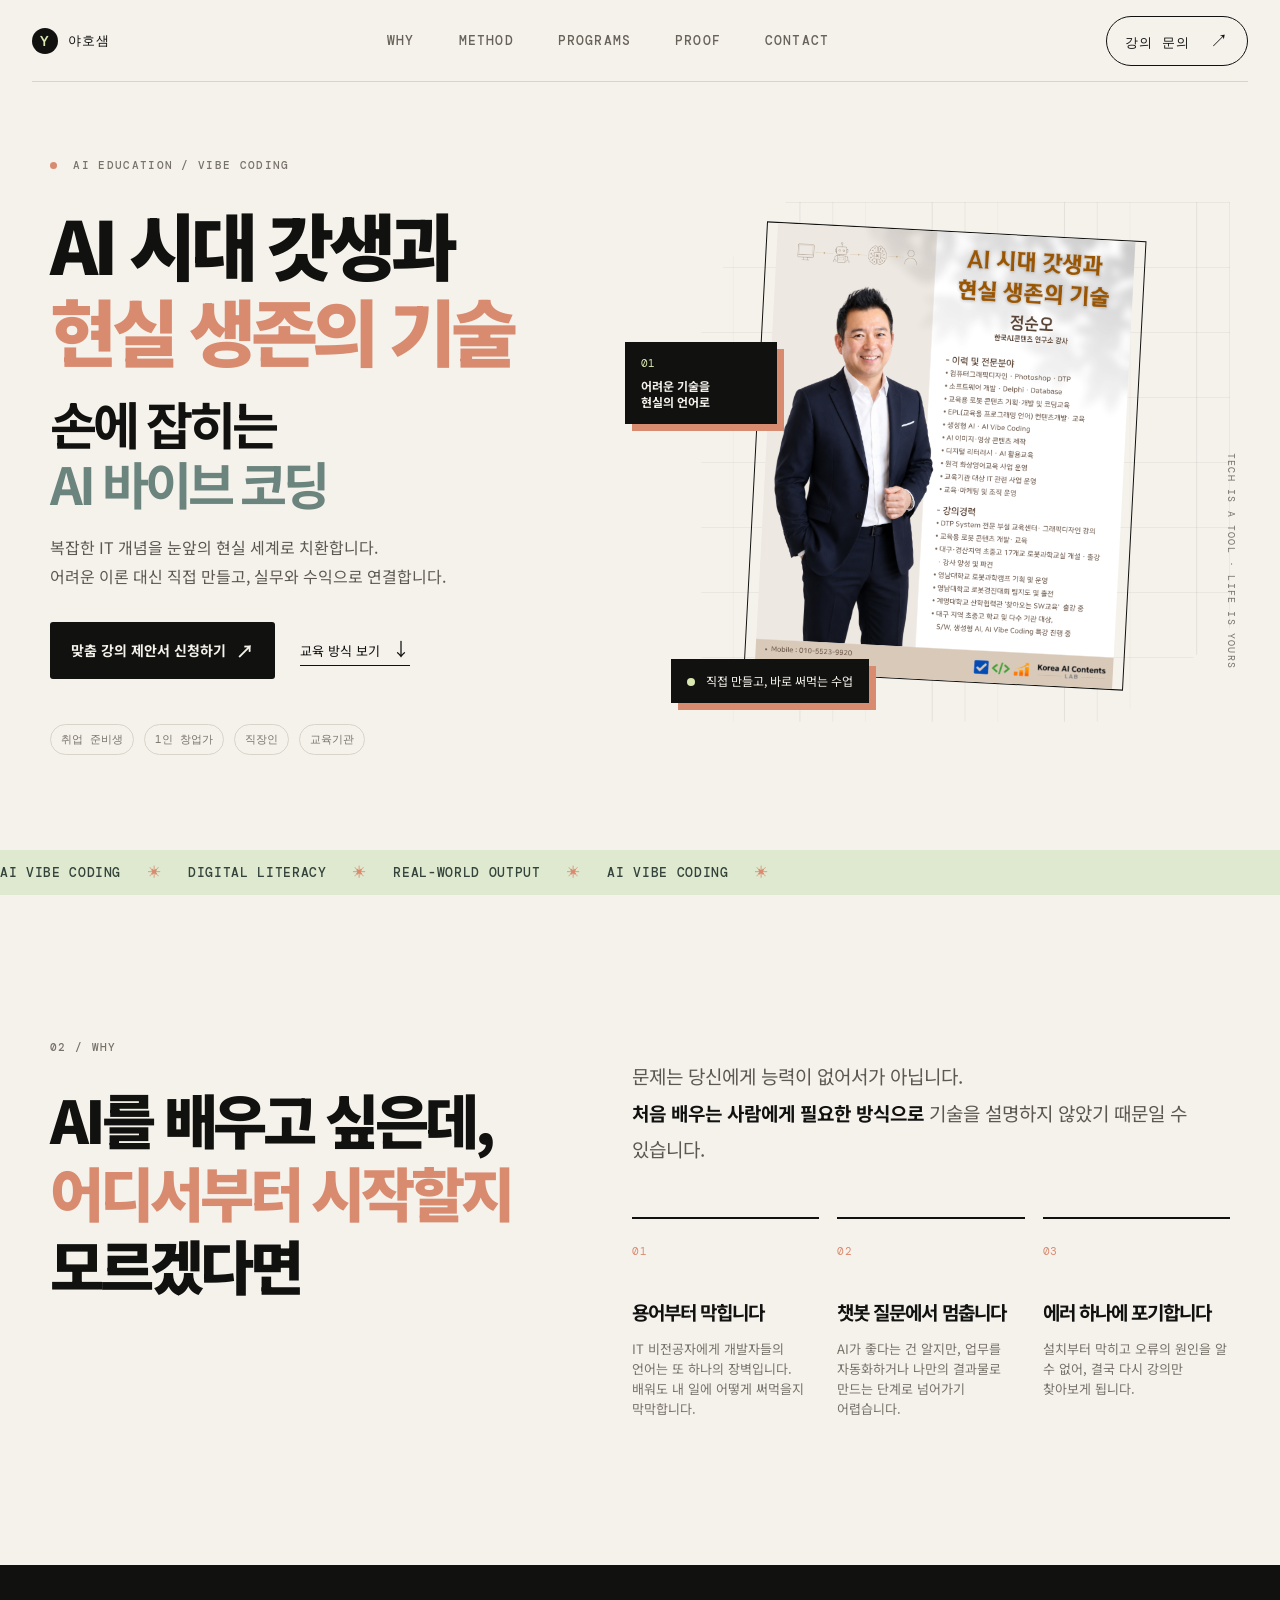
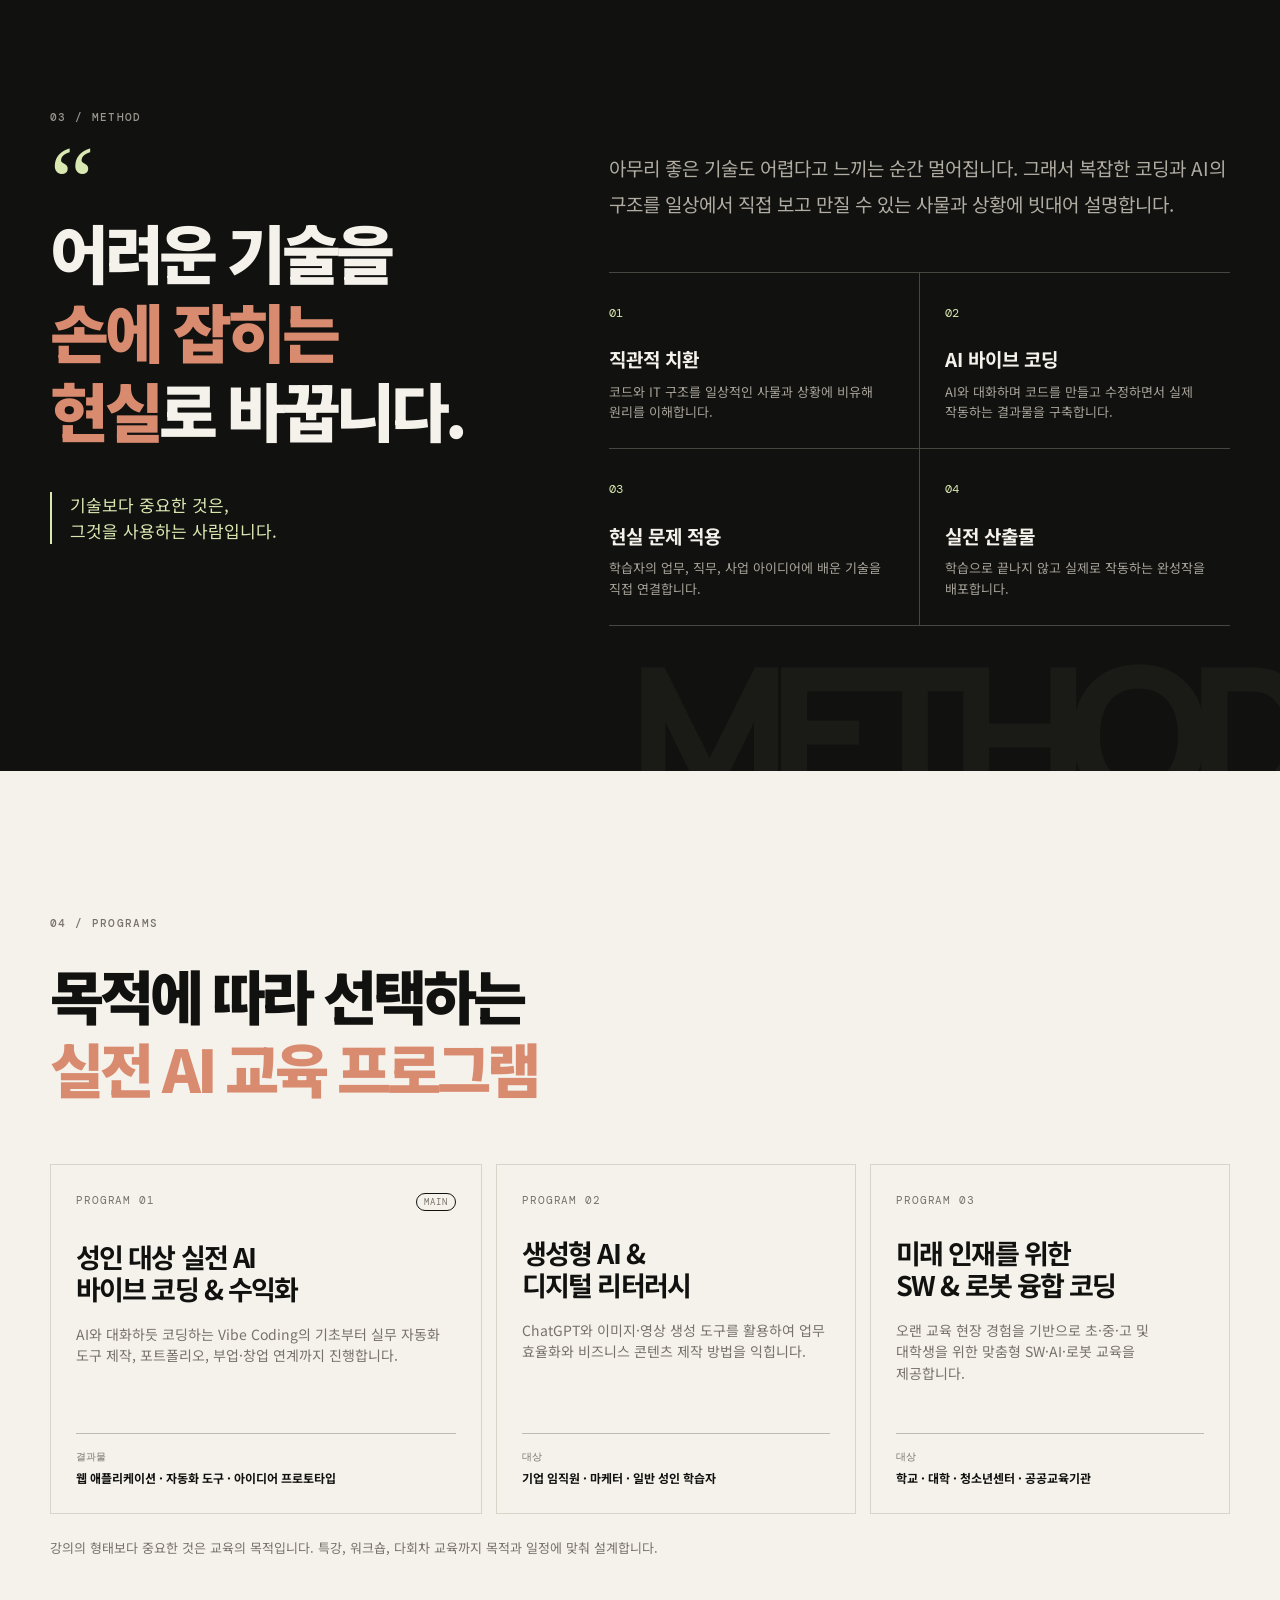
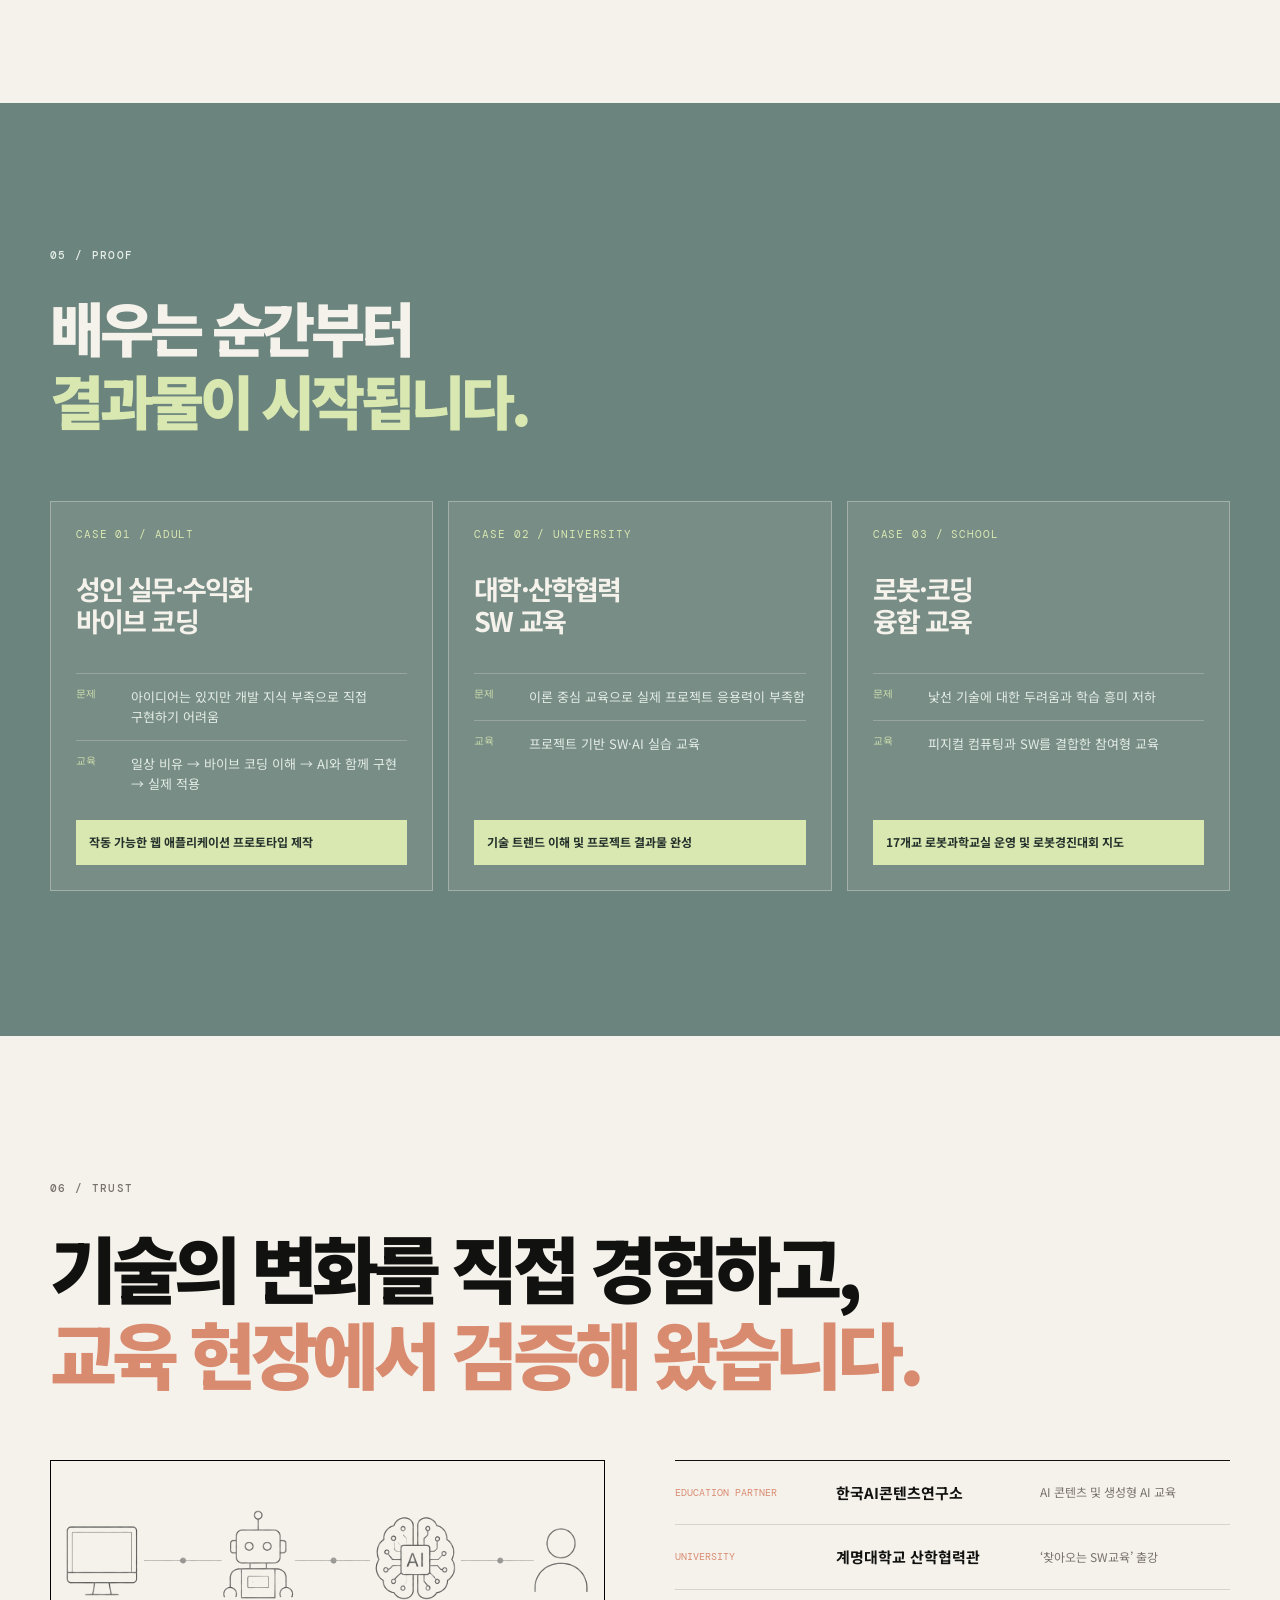
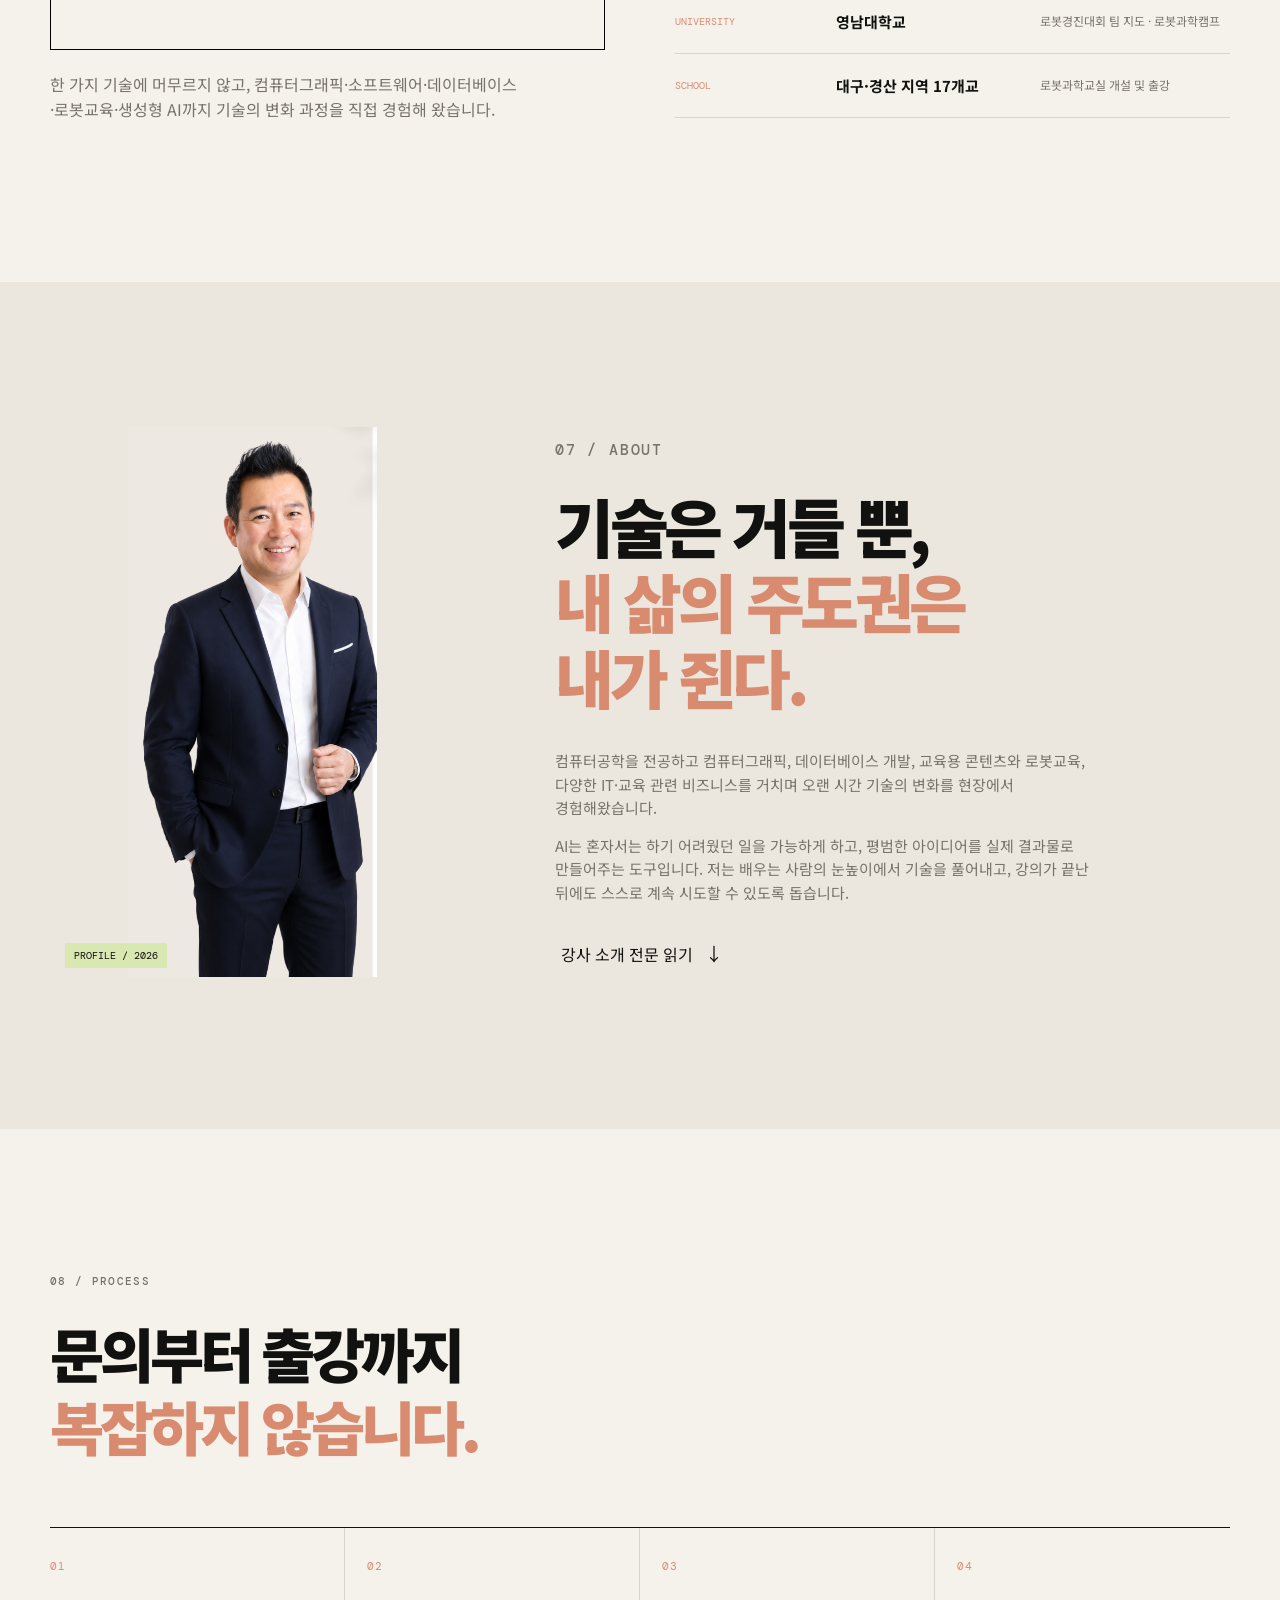
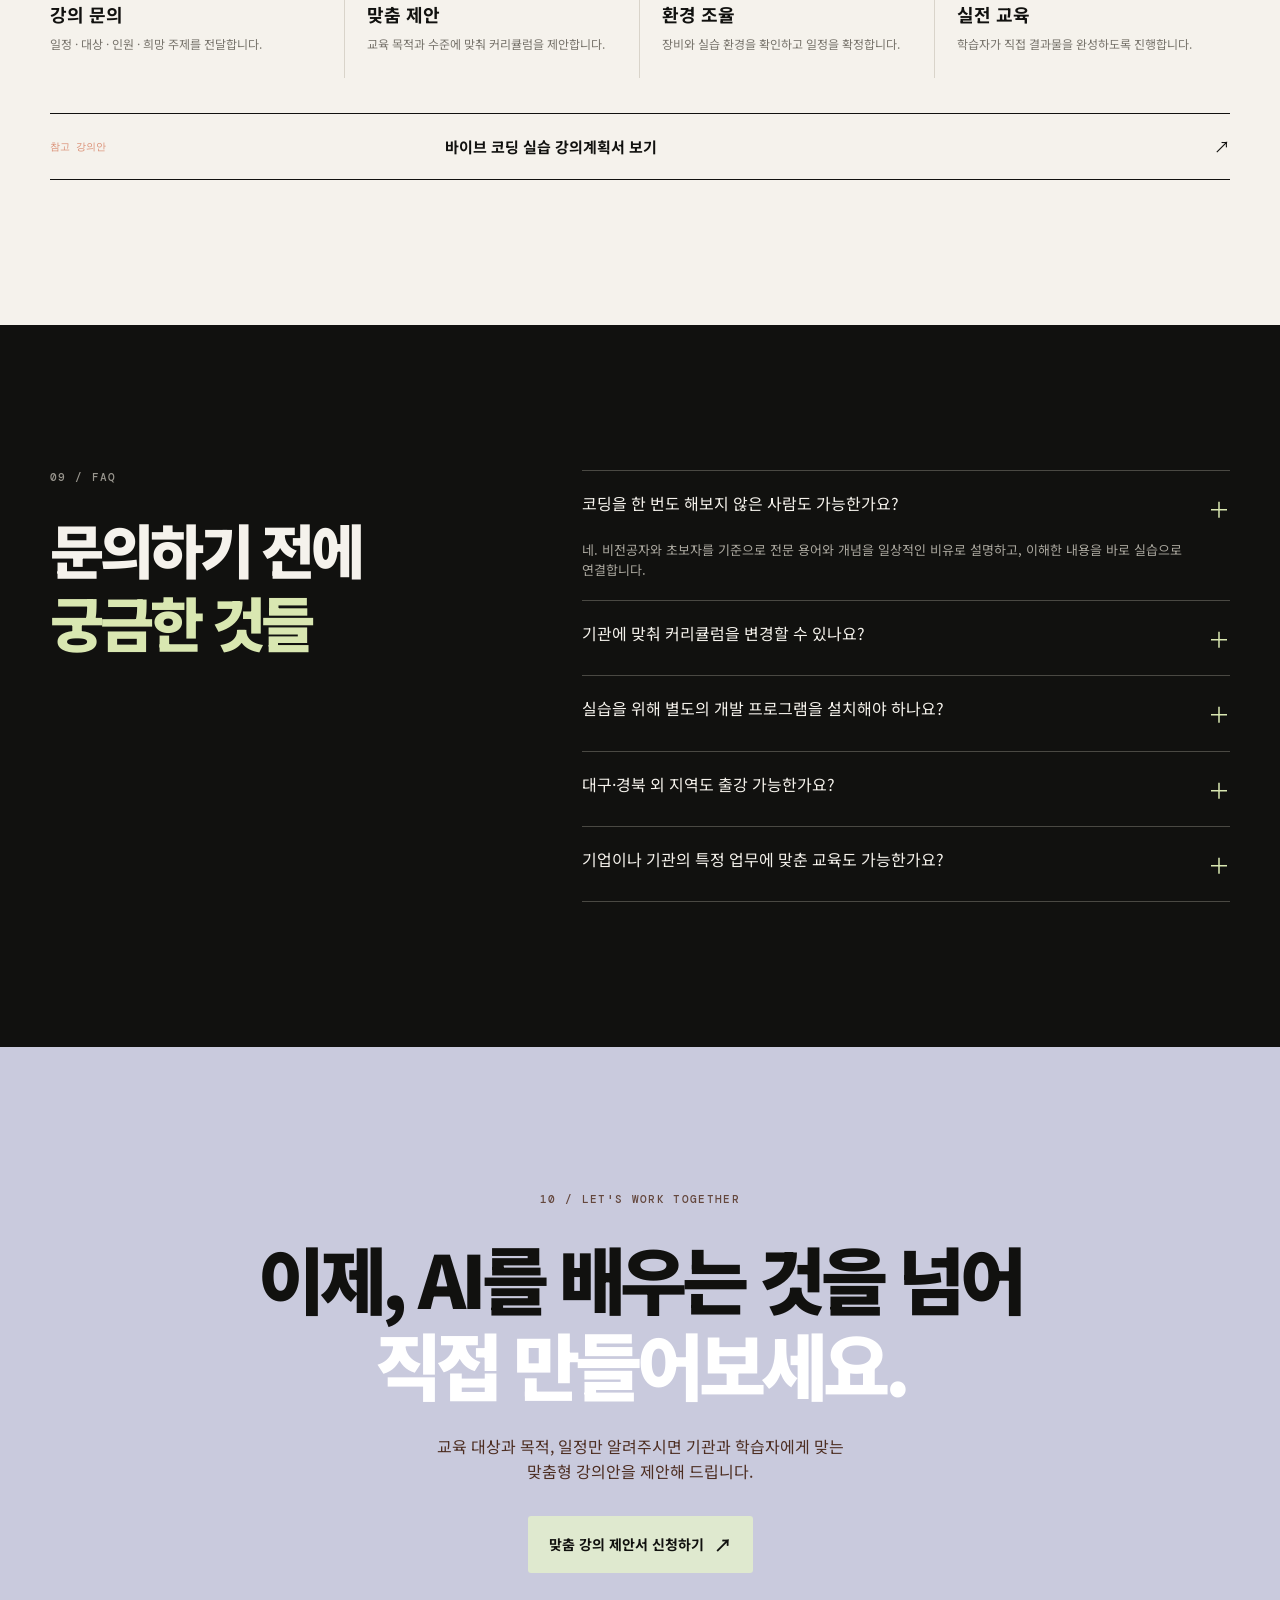
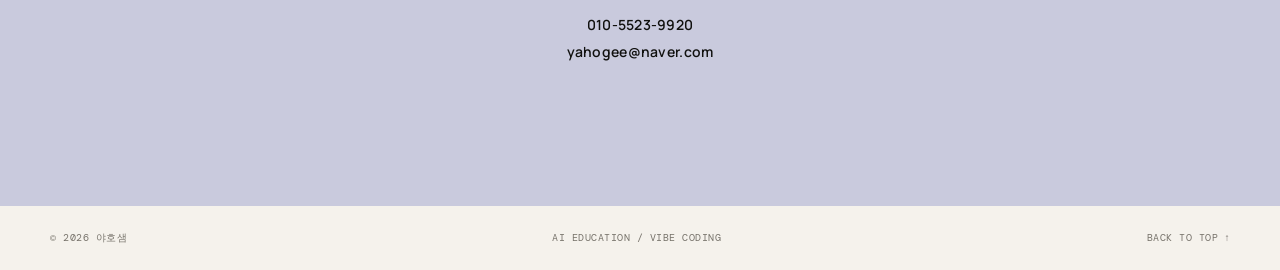
==== commit d5768f0d: "Apply brand copy and original image layout fixes" ====
--- a/index.html
+++ b/index.html
@@ -11,8 +11,8 @@
   <body>
     <header class="site-header">
       <a class="brand" href="#top" aria-label="정순오 홈">
-        <span class="brand-mark">J</span>
-        <span>JUNG SOON-OH</span>
+        <span class="brand-mark">Y</span>
+        <span>야호샘</span>
       </a>
       <nav class="desktop-nav" aria-label="주요 메뉴">
         <a href="#why">WHY</a>
@@ -91,15 +91,15 @@
 
       <section class="trust section-shell section-pad"><div class="trust-heading reveal"><p class="eyebrow">06 / TRUST</p><h2>기술의 변화를 직접 경험하고,<br /><em>교육 현장에서 검증해 왔습니다.</em></h2></div><div class="trust-grid"><div class="trust-main reveal"><img src="프로필첨부이미지-컴에서로봇사람으로.png" alt="컴퓨터에서 로봇과 사람으로 이어지는 교육 여정" /><p>한 가지 기술에 머무르지 않고, 컴퓨터그래픽·소프트웨어·데이터베이스·로봇교육·생성형 AI까지 기술의 변화 과정을 직접 경험해 왔습니다.</p></div><div class="partner-list reveal"><div><span>EDUCATION PARTNER</span><strong>한국AI콘텐츠연구소</strong><small>AI 콘텐츠 및 생성형 AI 교육</small></div><div><span>UNIVERSITY</span><strong>계명대학교 산학협력관</strong><small>‘찾아오는 SW교육’ 출강</small></div><div><span>UNIVERSITY</span><strong>영남대학교</strong><small>로봇경진대회 팀 지도 · 로봇과학캠프</small></div><div><span>SCHOOL</span><strong>대구·경산 지역 17개교</strong><small>로봇과학교실 개설 및 출강</small></div></div></div></section>
 
-      <section class="about section-pad"><div class="section-shell about-grid"><div class="about-photo reveal"><img src="profile-cutout.png" alt="정순오 강사" /><span>PROFILE / 2026</span></div><div class="about-copy reveal"><p class="eyebrow">07 / ABOUT</p><h2>기술은 거들 뿐,<br /><em>내 삶의 주도권은<br />내가 쥔다.</em></h2><p>컴퓨터공학을 전공하고 컴퓨터그래픽, 데이터베이스 개발, 교육용 콘텐츠와 로봇교육, 다양한 IT·교육 관련 비즈니스를 거치며 오랜 시간 기술의 변화를 현장에서 경험해왔습니다.</p><p>AI는 혼자서는 하기 어려웠던 일을 가능하게 하고, 평범한 아이디어를 실제 결과물로 만들어주는 도구입니다. 저는 배우는 사람의 눈높이에서 기술을 풀어내고, 강의가 끝난 뒤에도 스스로 계속 시도할 수 있도록 돕습니다.</p><button class="text-link about-toggle" type="button" aria-expanded="false" aria-controls="about-story">강사 소개 전문 읽기 <span>↓</span></button></div></div><div class="section-shell about-story" id="about-story" aria-hidden="true"></div></section>
+      <section class="about section-pad"><div class="section-shell about-grid"><div class="about-photo reveal"><img src="정순오_프로필사진.png" alt="정순오 강사" /><span>PROFILE / 2026</span></div><div class="about-copy reveal"><p class="eyebrow">07 / ABOUT</p><h2>기술은 거들 뿐,<br /><em>내 삶의 주도권은<br />내가 쥔다.</em></h2><p>컴퓨터공학을 전공하고 컴퓨터그래픽, 데이터베이스 개발, 교육용 콘텐츠와 로봇교육, 다양한 IT·교육 관련 비즈니스를 거치며 오랜 시간 기술의 변화를 현장에서 경험해왔습니다.</p><p>AI는 혼자서는 하기 어려웠던 일을 가능하게 하고, 평범한 아이디어를 실제 결과물로 만들어주는 도구입니다. 저는 배우는 사람의 눈높이에서 기술을 풀어내고, 강의가 끝난 뒤에도 스스로 계속 시도할 수 있도록 돕습니다.</p><button class="text-link about-toggle" type="button" aria-expanded="false" aria-controls="about-story">강사 소개 전문 읽기 <span>↓</span></button></div></div><div class="section-shell about-story" id="about-story" aria-hidden="true"></div></section>
 
       <section class="process section-shell section-pad"><div class="section-intro reveal"><p class="eyebrow">08 / PROCESS</p><h2>문의부터 출강까지<br /><em>복잡하지 않습니다.</em></h2></div><div class="process-line"><article class="process-step reveal"><span>01</span><h3>강의 문의</h3><p>일정 · 대상 · 인원 · 희망 주제를 전달합니다.</p></article><article class="process-step reveal"><span>02</span><h3>맞춤 제안</h3><p>교육 목적과 수준에 맞춰 커리큘럼을 제안합니다.</p></article><article class="process-step reveal"><span>03</span><h3>환경 조율</h3><p>장비와 실습 환경을 확인하고 일정을 확정합니다.</p></article><article class="process-step reveal"><span>04</span><h3>실전 교육</h3><p>학습자가 직접 결과물을 완성하도록 진행합니다.</p></article></div><a class="resource-link reveal" href="강의계획서(바이브코딩)-수원시청-한콘연강사 정순오.pdf" target="_blank" rel="noreferrer"><span>참고 강의안</span><strong>바이브 코딩 실습 강의계획서 보기</strong><span>↗</span></a></section>
 
       <section class="faq section-pad"><div class="section-shell faq-grid"><div class="section-intro reveal"><p class="eyebrow">09 / FAQ</p><h2>문의하기 전에<br /><em>궁금한 것들</em></h2></div><div class="faq-list reveal"><details open><summary>코딩을 한 번도 해보지 않은 사람도 가능한가요?<span>＋</span></summary><p>네. 비전공자와 초보자를 기준으로 전문 용어와 개념을 일상적인 비유로 설명하고, 이해한 내용을 바로 실습으로 연결합니다.</p></details><details><summary>기관에 맞춰 커리큘럼을 변경할 수 있나요?<span>＋</span></summary><p>가능합니다. 교육 목적, 학습자 수준, 교육 시간과 인원에 맞춰 특강형 또는 다회차 과정으로 구성합니다.</p></details><details><summary>실습을 위해 별도의 개발 프로그램을 설치해야 하나요?<span>＋</span></summary><p>교육 과정에 따라 다르지만, 브라우저 기반 AI 도구를 중심으로 진행해 복잡한 개발 환경 설치를 최소화할 수 있습니다.</p></details><details><summary>대구·경북 외 지역도 출강 가능한가요?<span>＋</span></summary><p>전국 출강 및 온·오프라인 교육이 가능합니다.</p></details><details><summary>기업이나 기관의 특정 업무에 맞춘 교육도 가능한가요?<span>＋</span></summary><p>교육 목적과 업무 환경을 사전에 확인한 후 맞춤형 커리큘럼으로 구성할 수 있습니다.</p></details></div></div></section>
 
-      <section class="cta section-pad" id="contact"><div class="section-shell cta-inner reveal"><p class="eyebrow">10 / LET'S WORK TOGETHER</p><h2>이제, AI를 배우는 것을 넘어<br /><em>직접 만들어보세요.</em></h2><p>교육 대상과 목적, 일정만 알려주시면 기관과 학습자에게 맞는 맞춤형 강의안을 제안해 드립니다.</p><a class="button button-light" href="https://docs.google.com/forms/d/12_iVrLl0W3zeMcKFBTO9IalbbPB6sjbmFpQehzmBdDc/edit" target="_blank" rel="noreferrer">맞춤 강의 제안서 신청하기 <span>↗</span></a><div class="contact-info"><a href="tel:01055239920">010-5523-9920</a><a href="mailto:yahoogee@naver.com">yahoogee@naver.com</a></div></div></section>
+      <section class="cta section-pad" id="contact"><div class="section-shell cta-inner reveal"><p class="eyebrow">10 / LET'S WORK TOGETHER</p><h2>이제, AI를 배우는 것을 넘어<br /><em>직접 만들어보세요.</em></h2><p>교육 대상과 목적, 일정만 알려주시면 기관과 학습자에게 맞는<br />맞춤형 강의안을 제안해 드립니다.</p><a class="button button-light" href="https://docs.google.com/forms/d/12_iVrLl0W3zeMcKFBTO9IalbbPB6sjbmFpQehzmBdDc/edit" target="_blank" rel="noreferrer">맞춤 강의 제안서 신청하기 <span>↗</span></a><div class="contact-info"><a href="tel:01055239920">010-5523-9920</a><a href="mailto:yahogee@naver.com">yahogee@naver.com</a></div></div></section>
     </main>
-    <footer class="site-footer section-shell"><span>© 2026 JUNG SOON-OH</span><span>AI EDUCATION / VIBE CODING</span><a href="#top">BACK TO TOP ↑</a></footer>
+    <footer class="site-footer section-shell"><span>© 2026 야호샘</span><span>AI EDUCATION / VIBE CODING</span><a href="#top">BACK TO TOP ↑</a></footer>
     <script src="script.js"></script>
   </body>
 </html>
--- a/styles-overrides.css
+++ b/styles-overrides.css
@@ -8,7 +8,9 @@
 .hero h1,.section-intro h2,.method-heading h2,.trust-heading h2,.about-copy h2,.cta h2{line-height:1.18}
 .hero-display{line-height:1.16}
 .hero-summary{line-height:1.8}
-.note-top{top:76px;left:-48px;right:auto}
+.portrait-frame{background:transparent}
+.portrait-frame img{object-fit:contain;object-position:center;}
+.note-top{top:150px;left:-46px;right:auto}
 .marquee{background:var(--soft-green);color:#33433b}
 .marquee span{color:var(--orange)}
 .why{grid-template-columns:.92fr 1.08fr;gap:72px}
@@ -32,7 +34,7 @@
 .case-row p{color:#e3ebe5}
 .case-outcome{background:var(--lime);color:#25312b}
 .trust-main img{object-fit:contain;background:transparent;mix-blend-mode:multiply;filter:grayscale(1) contrast(1.2);}
-.about-photo img{object-fit:contain;object-position:center bottom;background:transparent;filter:none}
+.about-photo img{object-fit:contain;object-position:center bottom;background:var(--cream);filter:none}
 .cta{background:#c9cadd}
 .cta .eyebrow{color:#64473d}
 .button-light{background:var(--soft-green)}
@@ -63,5 +65,5 @@
 .article-signature{background:var(--ink);color:var(--paper);padding:50px 55px;margin-top:15px}
 .article-signature p{color:#d6d2c9}
 .article-signature strong{font-size:23px;color:var(--lime)}
-@media(max-width:850px){.desktop-nav{gap:20px}.why{grid-template-columns:1fr;gap:40px}.why .section-intro{padding-right:0}.note-top{left:-12px;top:52px}.article-main{padding-top:75px}.article-block{grid-template-columns:1fr;gap:18px;padding-bottom:42px}.article-shell{width:min(100% - 36px,620px)}.article-signature{padding:35px 25px}}
-@media(max-width:480px){.site-header{font-size:11px}.desktop-nav{display:none}.header-cta{font-size:11px}.note-top{left:-4px;top:38px}.hero h1,.section-intro h2,.method-heading h2,.trust-heading h2,.about-copy h2,.cta h2{line-height:1.25}.about-photo img{height:460px}.article-main h1{font-size:47px}.article-lead{font-size:18px;padding-left:18px}}
+@media(max-width:850px){.desktop-nav{gap:20px}.why{grid-template-columns:1fr;gap:40px}.why .section-intro{padding-right:0}.note-top{left:-12px;top:96px}.article-main{padding-top:75px}.article-block{grid-template-columns:1fr;gap:18px;padding-bottom:42px}.article-shell{width:min(100% - 36px,620px)}.article-signature{padding:35px 25px}}
+@media(max-width:480px){.site-header{font-size:11px}.desktop-nav{display:none}.header-cta{font-size:11px}.note-top{left:-4px;top:74px}.hero h1,.section-intro h2,.method-heading h2,.trust-heading h2,.about-copy h2,.cta h2{line-height:1.25}.about-photo img{height:460px}.portrait-frame img{object-fit:contain}.article-main h1{font-size:47px}.article-lead{font-size:18px;padding-left:18px}}
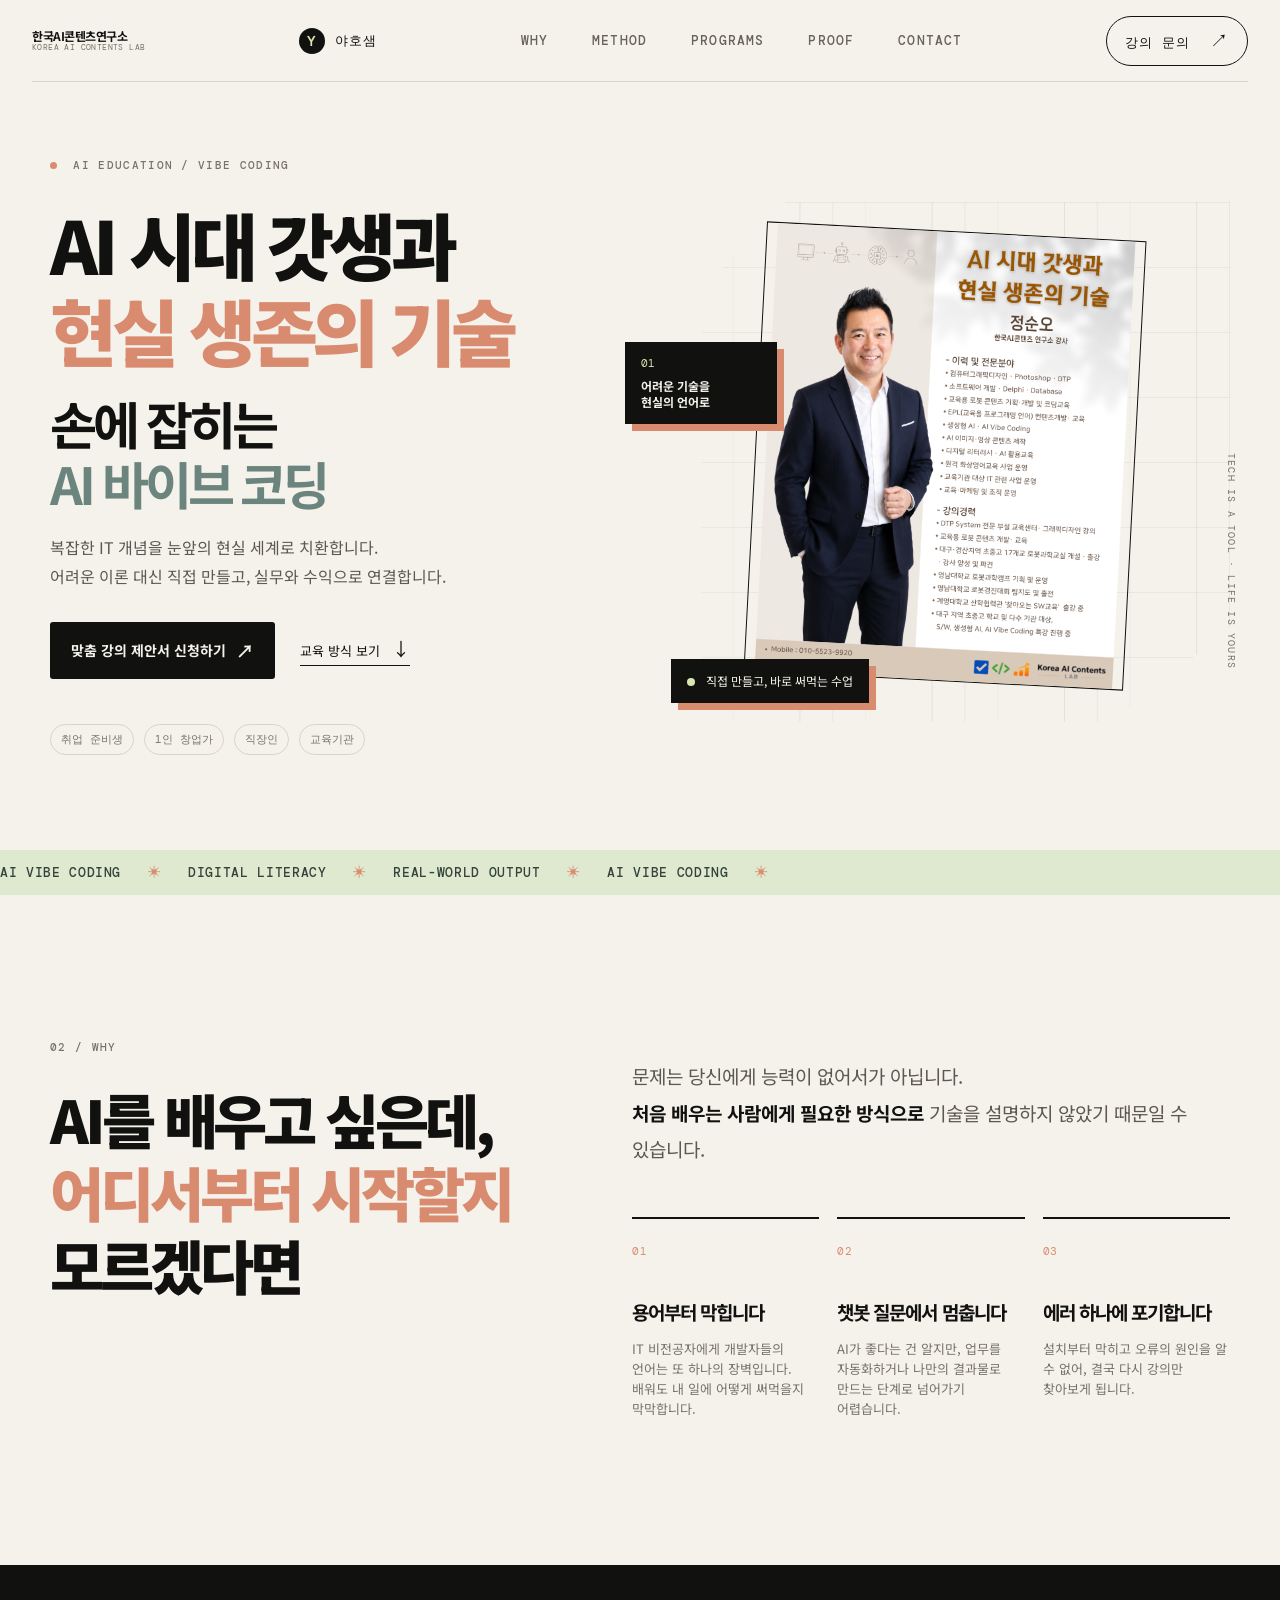
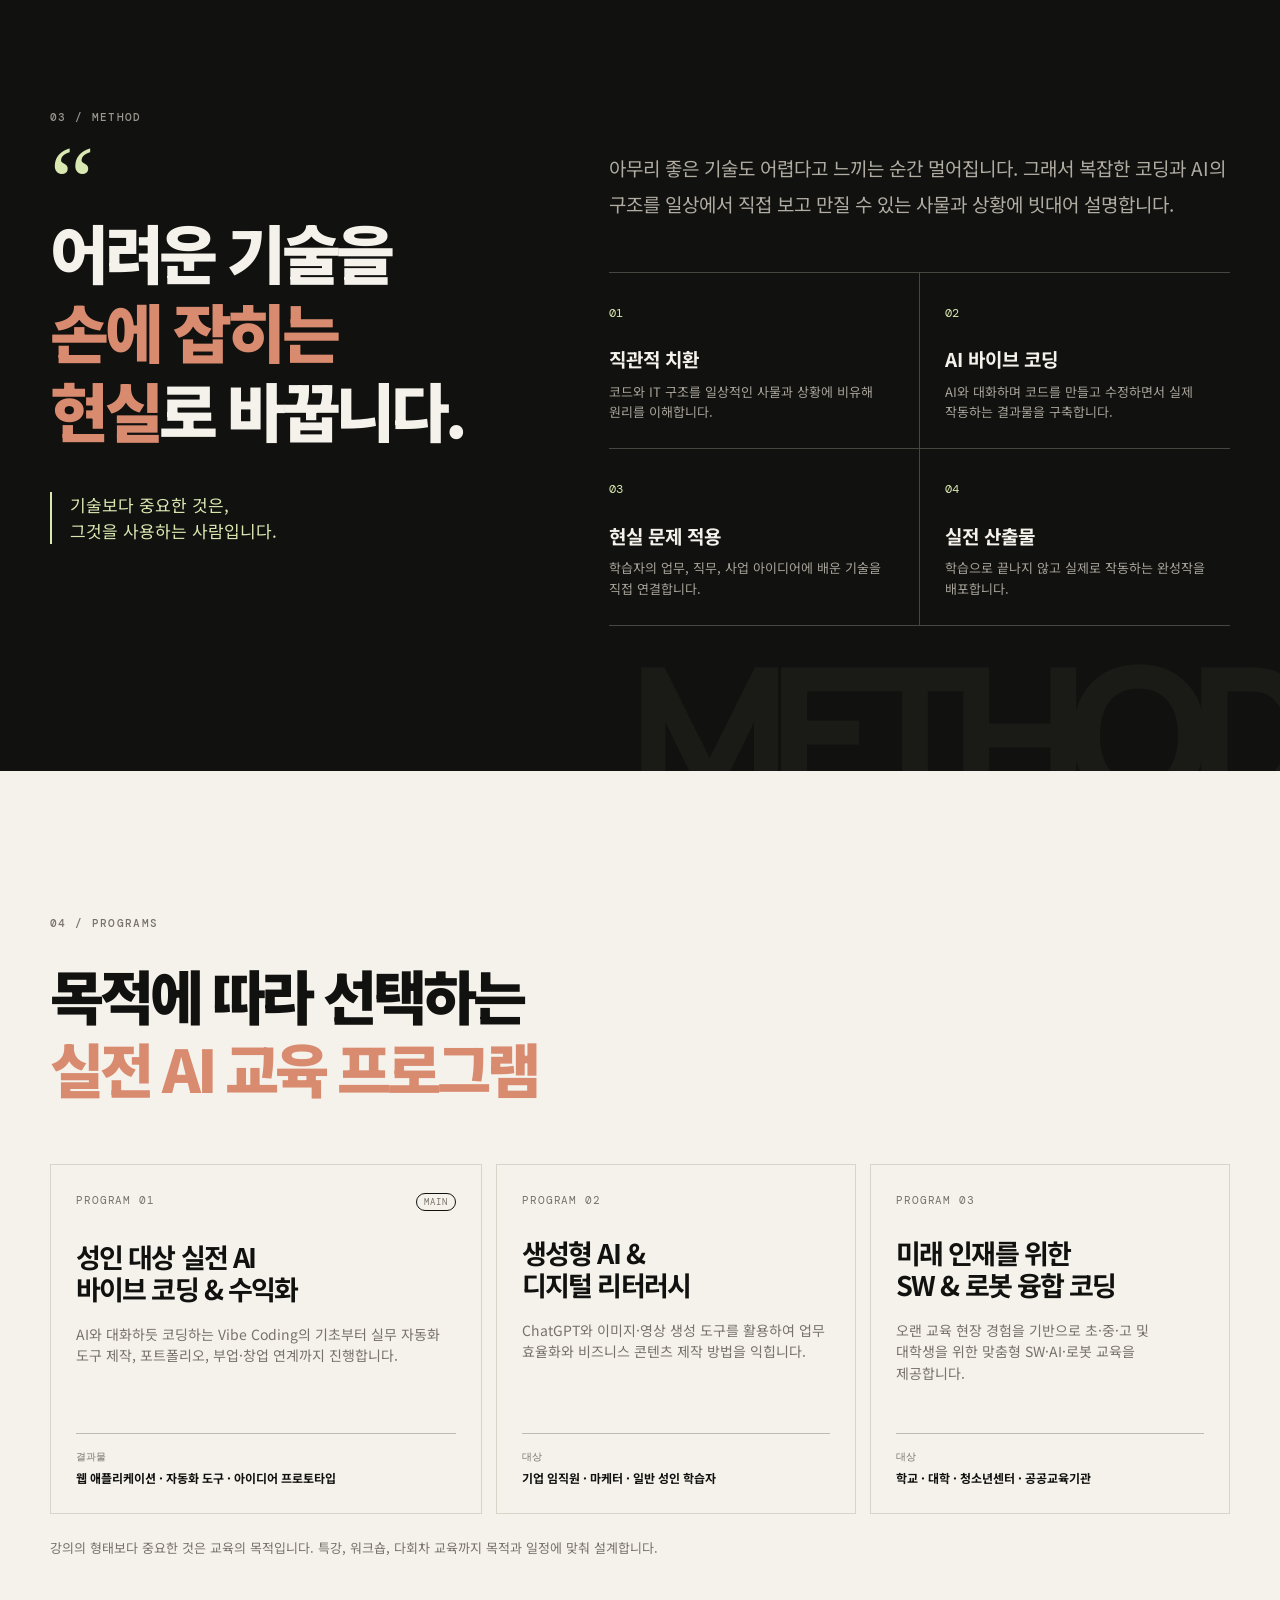
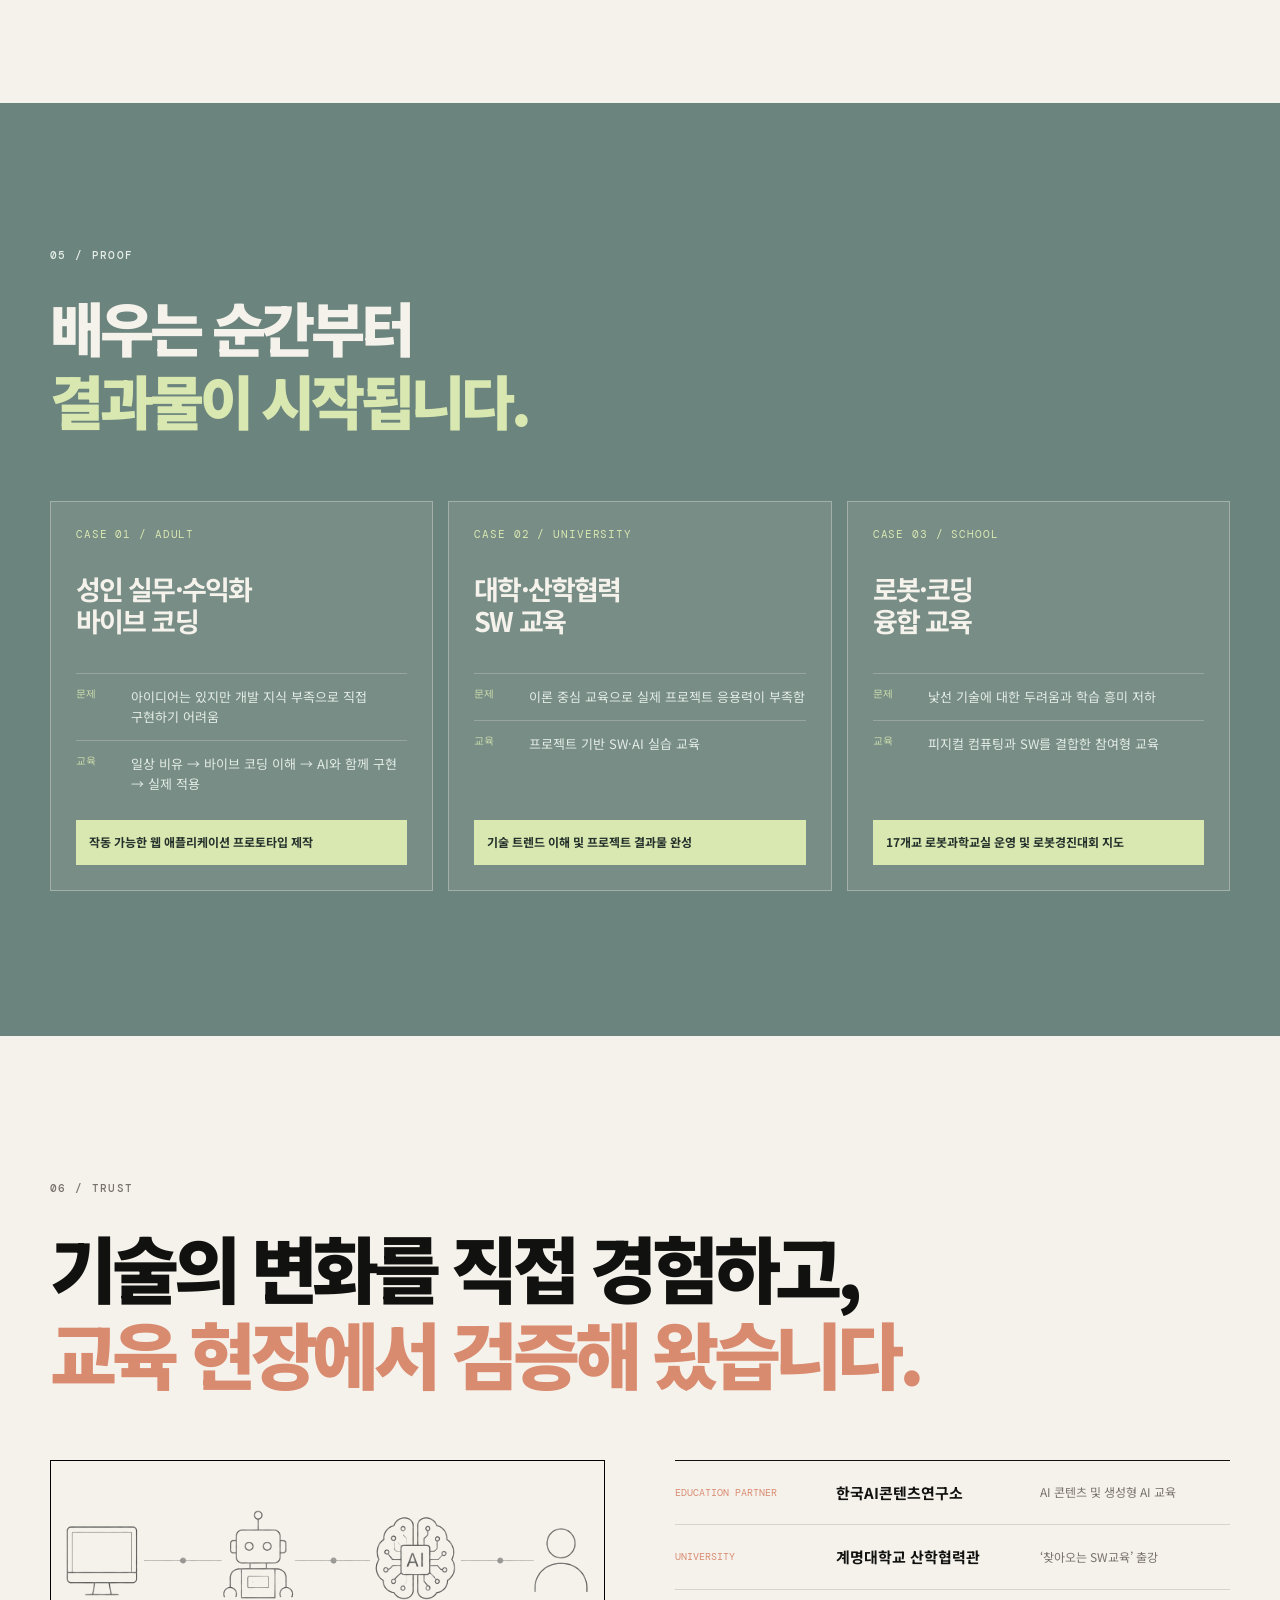
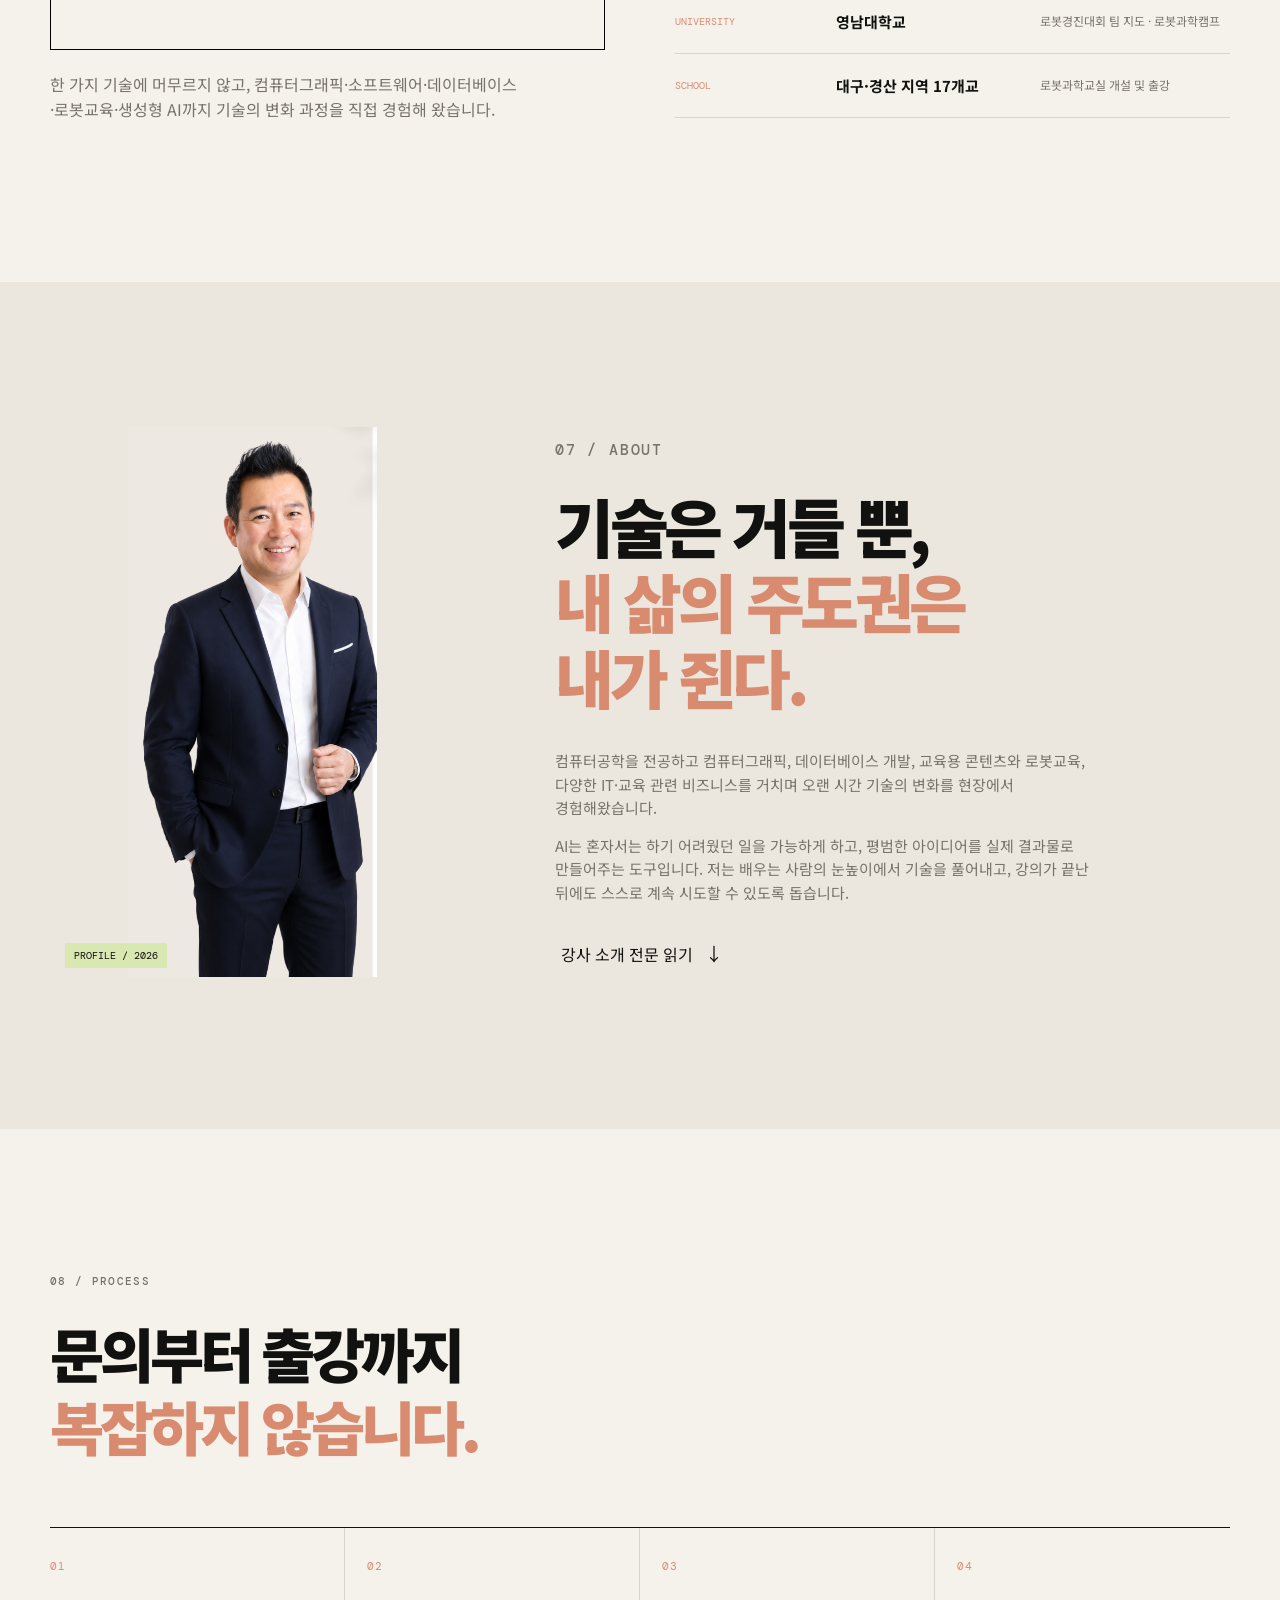
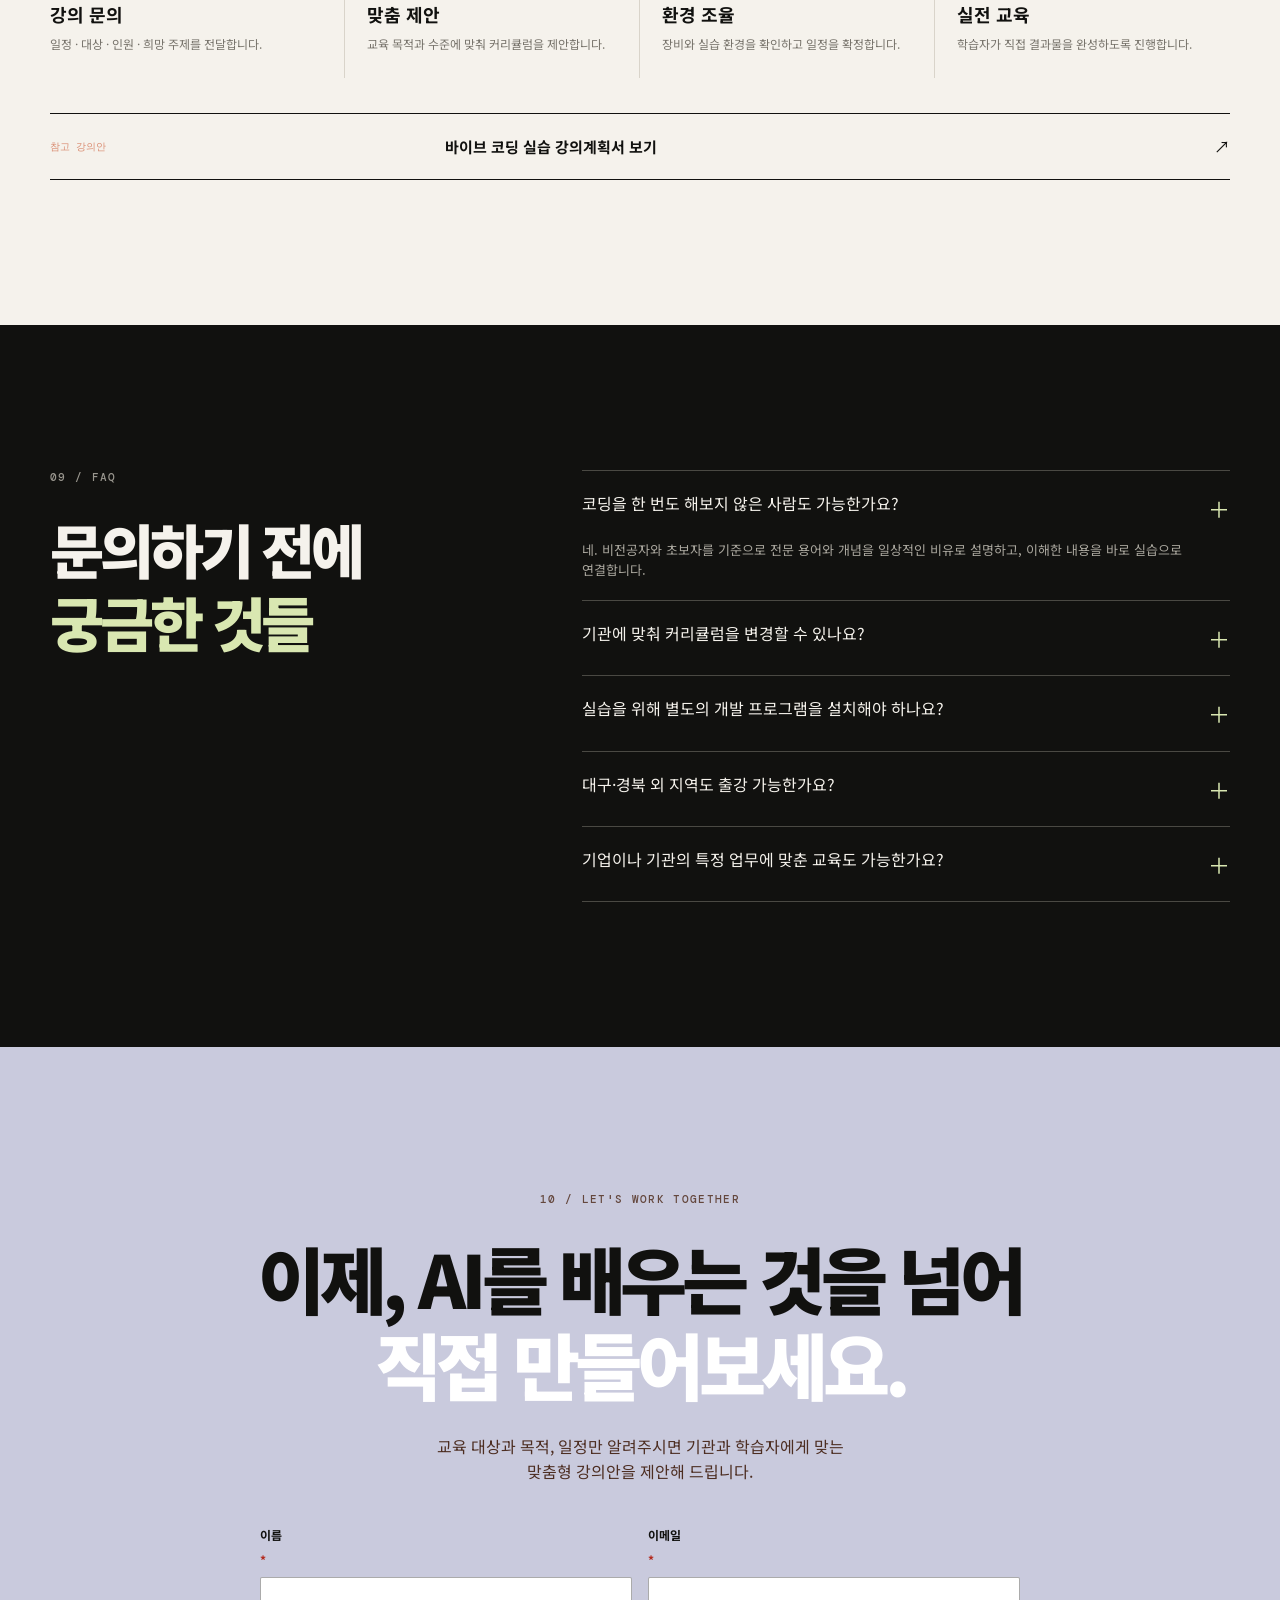
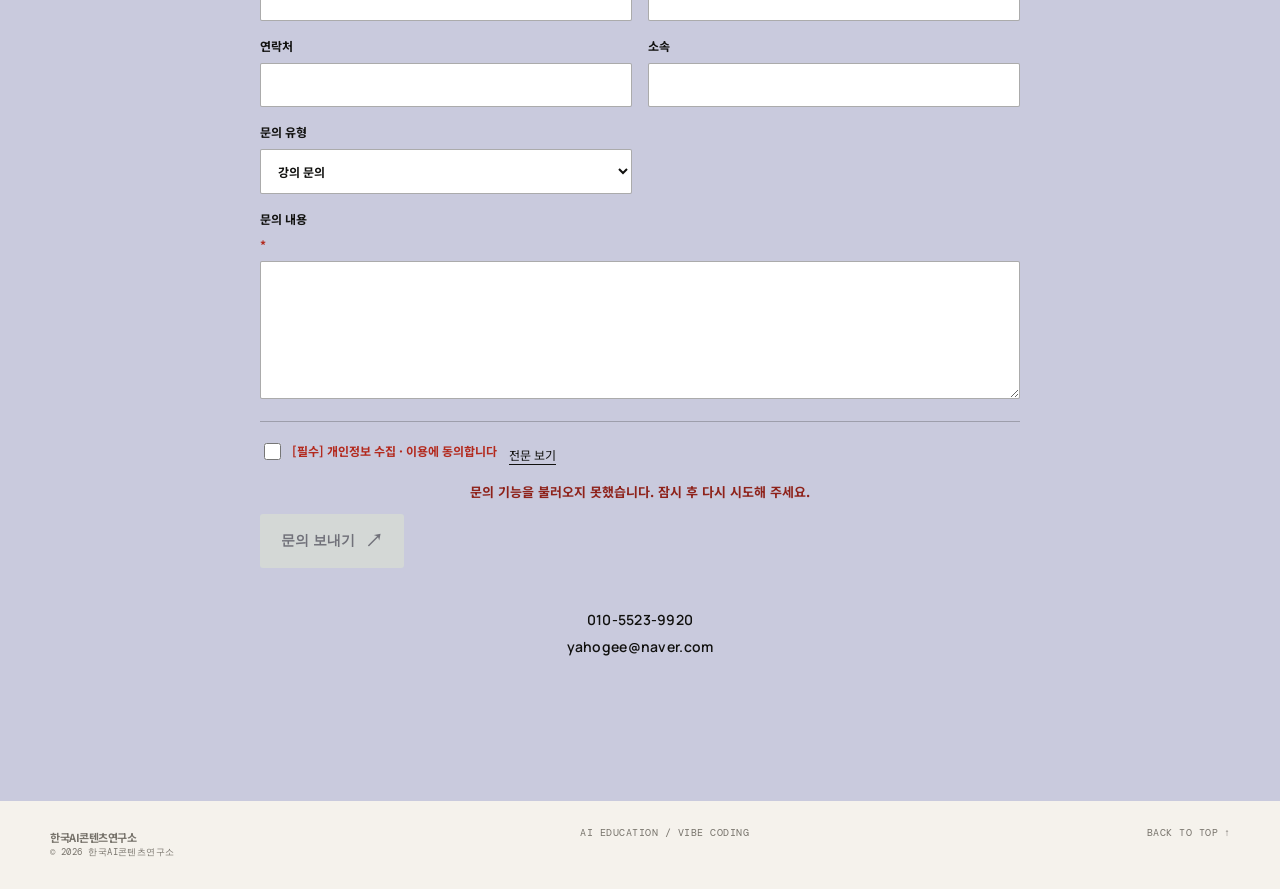
==== commit aec1115d: "Add SEO files and EmailJS contact form" ====
--- a/index.html
+++ b/index.html
@@ -3,13 +3,33 @@
   <head>
     <meta charset="UTF-8" />
     <meta name="viewport" content="width=device-width, initial-scale=1.0" />
-    <meta name="description" content="정순오 강사 - 어려운 AI와 코딩을 손에 잡히는 결과물로 바꾸는 실전 교육" />
-    <title>정순오 | 손에 잡히는 AI 교육</title>
+    <meta name="description" content="바이브코딩 전문 AI 강사 야호샘" />
+    <meta name="keywords" content="AI, Vibe Coding" />
+    <link rel="canonical" href="https://yahosam.vercel.app/" />
+    <meta property="og:title" content="야호샘 | 바이브코딩 전문 AI 강사" />
+    <meta property="og:description" content="바이브코딩 전문 AI 강사 야호샘" />
+    <meta property="og:url" content="https://yahosam.vercel.app/" />
+    <meta property="og:image" content="https://yahosam.vercel.app/%EA%B0%95%EC%82%AC%20%ED%94%84%EB%A1%9C%ED%95%84-%EC%A0%95%EC%88%9C%EC%98%A4.png" />
+    <meta property="og:type" content="website" />
+    <title>야호샘 | 바이브코딩 전문 AI 강사</title>
+    <script type="application/ld+json">
+      {
+        "@context": "https://schema.org",
+        "@type": "Person",
+        "name": "야호샘",
+        "jobTitle": "바이브코딩 전문 AI 강사",
+        "description": "바이브코딩 전문 AI 강사",
+        "keywords": ["AI", "Vibe Coding"],
+        "url": "https://yahosam.vercel.app/",
+        "sameAs": ["https://hanconyeon.com/"]
+      }
+    </script>
     <link rel="stylesheet" href="styles.css" />
     <link rel="stylesheet" href="styles-overrides.css" />
   </head>
   <body>
     <header class="site-header">
+      <a class="company-brand" href="https://hanconyeon.com/" target="_blank" rel="noopener"><img src="https://ai-homepage-prompt.vercel.app/logo.png" alt="한국AI콘텐츠연구소" onerror="this.style.display='none'" /><span><strong>한국AI콘텐츠연구소</strong><small>KOREA AI CONTENTS LAB</small></span></a>
       <a class="brand" href="#top" aria-label="정순오 홈">
         <span class="brand-mark">Y</span>
         <span>야호샘</span>
@@ -97,9 +117,10 @@
 
       <section class="faq section-pad"><div class="section-shell faq-grid"><div class="section-intro reveal"><p class="eyebrow">09 / FAQ</p><h2>문의하기 전에<br /><em>궁금한 것들</em></h2></div><div class="faq-list reveal"><details open><summary>코딩을 한 번도 해보지 않은 사람도 가능한가요?<span>＋</span></summary><p>네. 비전공자와 초보자를 기준으로 전문 용어와 개념을 일상적인 비유로 설명하고, 이해한 내용을 바로 실습으로 연결합니다.</p></details><details><summary>기관에 맞춰 커리큘럼을 변경할 수 있나요?<span>＋</span></summary><p>가능합니다. 교육 목적, 학습자 수준, 교육 시간과 인원에 맞춰 특강형 또는 다회차 과정으로 구성합니다.</p></details><details><summary>실습을 위해 별도의 개발 프로그램을 설치해야 하나요?<span>＋</span></summary><p>교육 과정에 따라 다르지만, 브라우저 기반 AI 도구를 중심으로 진행해 복잡한 개발 환경 설치를 최소화할 수 있습니다.</p></details><details><summary>대구·경북 외 지역도 출강 가능한가요?<span>＋</span></summary><p>전국 출강 및 온·오프라인 교육이 가능합니다.</p></details><details><summary>기업이나 기관의 특정 업무에 맞춘 교육도 가능한가요?<span>＋</span></summary><p>교육 목적과 업무 환경을 사전에 확인한 후 맞춤형 커리큘럼으로 구성할 수 있습니다.</p></details></div></div></section>
 
-      <section class="cta section-pad" id="contact"><div class="section-shell cta-inner reveal"><p class="eyebrow">10 / LET'S WORK TOGETHER</p><h2>이제, AI를 배우는 것을 넘어<br /><em>직접 만들어보세요.</em></h2><p>교육 대상과 목적, 일정만 알려주시면 기관과 학습자에게 맞는<br />맞춤형 강의안을 제안해 드립니다.</p><a class="button button-light" href="https://docs.google.com/forms/d/12_iVrLl0W3zeMcKFBTO9IalbbPB6sjbmFpQehzmBdDc/edit" target="_blank" rel="noreferrer">맞춤 강의 제안서 신청하기 <span>↗</span></a><div class="contact-info"><a href="tel:01055239920">010-5523-9920</a><a href="mailto:yahogee@naver.com">yahogee@naver.com</a></div></div></section>
+      <section class="cta section-pad" id="contact"><div class="section-shell cta-inner reveal"><p class="eyebrow">10 / LET'S WORK TOGETHER</p><h2>이제, AI를 배우는 것을 넘어<br /><em>직접 만들어보세요.</em></h2><p>교육 대상과 목적, 일정만 알려주시면 기관과 학습자에게 맞는<br />맞춤형 강의안을 제안해 드립니다.</p><form class="contact-form" id="contact-form"><div class="contact-form-grid"><label>이름 <span>*</span><input type="text" name="from_name" autocomplete="name" required /></label><label>이메일 <span>*</span><input type="email" name="from_email" autocomplete="email" required /></label><label>연락처<input type="tel" name="phone" autocomplete="tel" /></label><label>소속<input type="text" name="company" autocomplete="organization" /></label><label>문의 유형<select name="inquiry_type"><option value="강의 문의">강의 문의</option><option value="기업·기관 교육">기업·기관 교육</option><option value="소상공인 AI 교육">소상공인 AI 교육</option><option value="기타">기타</option></select></label><label class="contact-form-full">문의 내용 <span>*</span><textarea name="message" rows="6" required></textarea></label></div><div class="privacy-area"><label class="privacy-check"><input type="checkbox" name="privacy_agreed" value="동의함" required /><span>[필수] 개인정보 수집 · 이용에 동의합니다</span></label><button class="privacy-detail-toggle" type="button" aria-expanded="false" aria-controls="privacy-detail">전문 보기</button><div class="privacy-detail" id="privacy-detail" hidden><table><tbody><tr><th>수집 항목</th><td>이름, 이메일, 연락처, 소속</td></tr><tr><th>수집 · 이용 목적</th><td>문의 접수 및 답변 회신</td></tr><tr><th>보유 · 이용 기간</th><td>문의 처리 완료 후 1년 뒤 파기</td></tr><tr><th>동의 거부 권리</th><td>거부할 수 있으나 거부 시 문의 접수가 불가합니다</td></tr></tbody></table></div></div><p class="form-status" id="form-status" role="status" aria-live="polite"></p><button class="button button-light form-submit" type="submit" disabled>문의 보내기 <span>↗</span></button></form><div class="contact-info"><a href="tel:01055239920">010-5523-9920</a><a href="mailto:yahogee@naver.com">yahogee@naver.com</a></div></div></section>
     </main>
-    <footer class="site-footer section-shell"><span>© 2026 야호샘</span><span>AI EDUCATION / VIBE CODING</span><a href="#top">BACK TO TOP ↑</a></footer>
+    <footer class="site-footer section-shell"><a class="company-footer" href="https://hanconyeon.com/" target="_blank" rel="noopener"><img src="https://ai-homepage-prompt.vercel.app/logo.png" alt="한국AI콘텐츠연구소" onerror="this.style.display='none'" /><span><strong>한국AI콘텐츠연구소</strong><small>© 2026 한국AI콘텐츠연구소</small></span></a><span>AI EDUCATION / VIBE CODING</span><a href="#top">BACK TO TOP ↑</a></footer>
+    <script src="https://cdn.jsdelivr.net/npm/@emailjs/browser@4/dist/email.min.js"></script>
     <script src="script.js"></script>
   </body>
 </html>
--- a/styles-overrides.css
+++ b/styles-overrides.css
@@ -65,5 +65,29 @@
 .article-signature{background:var(--ink);color:var(--paper);padding:50px 55px;margin-top:15px}
 .article-signature p{color:#d6d2c9}
 .article-signature strong{font-size:23px;color:var(--lime)}
+.contact-form{max-width:760px;margin:42px auto 0;text-align:left;color:var(--ink)}
+.contact-form-grid{display:grid;grid-template-columns:1fr 1fr;gap:16px}
+.contact-form label{display:flex;flex-direction:column;gap:7px;font-size:12px;font-weight:700}
+.contact-form label>span{color:#b3291d}
+.contact-form input,.contact-form select,.contact-form textarea{width:100%;border:1px solid rgba(17,17,15,.35);border-radius:2px;background:#fff;color:var(--ink);font:inherit;padding:12px 13px;outline:none}
+.contact-form input:focus,.contact-form select:focus,.contact-form textarea:focus{border-color:var(--blue);box-shadow:0 0 0 2px rgba(35,59,255,.16)}
+.contact-form textarea{resize:vertical;min-height:132px}
+.contact-form-full{grid-column:1/-1}
+.privacy-area{margin-top:22px;padding-top:18px;border-top:1px solid rgba(17,17,15,.24)}
+.privacy-check{display:inline-flex!important;flex-direction:row!important;align-items:center;gap:8px!important;font-weight:700!important}
+.privacy-check input{width:17px;height:17px;accent-color:var(--blue)}
+.privacy-detail-toggle{margin-left:12px;border:0;border-bottom:1px solid currentColor;background:transparent;color:inherit;font:inherit;font-size:12px;cursor:pointer;padding:0}
+.privacy-detail{margin-top:14px;background:rgba(255,255,255,.7);padding:12px;overflow-x:auto}
+.privacy-detail table{width:100%;border-collapse:collapse;font-size:12px}
+.privacy-detail th,.privacy-detail td{border:1px solid rgba(17,17,15,.18);padding:9px;text-align:left;vertical-align:top}
+.privacy-detail th{width:30%;background:rgba(245,242,236,.9)}
+.form-status{min-height:24px;margin:16px 0 8px;text-align:center;font-size:13px;font-weight:700}
+.form-status.is-loading{color:#5d5952}.form-status.is-success{color:#174c2a}.form-status.is-error{color:#8e221a}
+.form-submit{border:0;cursor:pointer;margin:0 auto}.form-submit:disabled{cursor:not-allowed;opacity:.48;transform:none}
 @media(max-width:850px){.desktop-nav{gap:20px}.why{grid-template-columns:1fr;gap:40px}.why .section-intro{padding-right:0}.note-top{left:-12px;top:96px}.article-main{padding-top:75px}.article-block{grid-template-columns:1fr;gap:18px;padding-bottom:42px}.article-shell{width:min(100% - 36px,620px)}.article-signature{padding:35px 25px}}
+@media(max-width:600px){.contact-form-grid{grid-template-columns:1fr}.contact-form-full{grid-column:auto}.privacy-check{align-items:flex-start!important}.privacy-detail-toggle{display:inline-block;margin-top:10px;margin-left:25px}}
+@media(max-width:850px){.company-brand{margin-left:-6px;padding-left:6px}.company-brand strong{font-size:10px}.company-brand small{font-size:7px}.site-header{gap:8px}.site-header>.brand{display:none}.company-footer strong{font-size:10px}}
 @media(max-width:480px){.site-header{font-size:11px}.desktop-nav{display:none}.header-cta{font-size:11px}.note-top{left:-4px;top:74px}.hero h1,.section-intro h2,.method-heading h2,.trust-heading h2,.about-copy h2,.cta h2{line-height:1.25}.about-photo img{height:460px}.portrait-frame img{object-fit:contain}.article-main h1{font-size:47px}.article-lead{font-size:18px;padding-left:18px}}
+.site-header{position:sticky;top:0;z-index:20;background:rgba(245,242,236,.96);backdrop-filter:blur(8px)}
+.company-brand,.company-footer{display:flex;align-items:center;gap:9px;border-radius:4px;transition:background .2s ease}.company-brand{padding:8px 10px;margin-left:-10px}.company-brand:hover,.company-footer:hover{background:rgba(216,240,75,.42)}
+.company-brand img,.company-footer img{width:auto;height:24px;object-fit:contain}.company-brand span,.company-footer span{display:flex;flex-direction:column;line-height:1.15}.company-brand strong,.company-footer strong{font-family:'Noto Sans KR','Manrope',sans-serif;font-size:12px;letter-spacing:-.04em}.company-brand small,.company-footer small{font:8px 'DM Mono',monospace;letter-spacing:.05em;color:var(--muted);white-space:nowrap}.company-footer{padding:5px 8px;margin-left:-8px}.company-footer strong{font-size:11px}.company-footer small{font-size:9px;margin-top:3px}
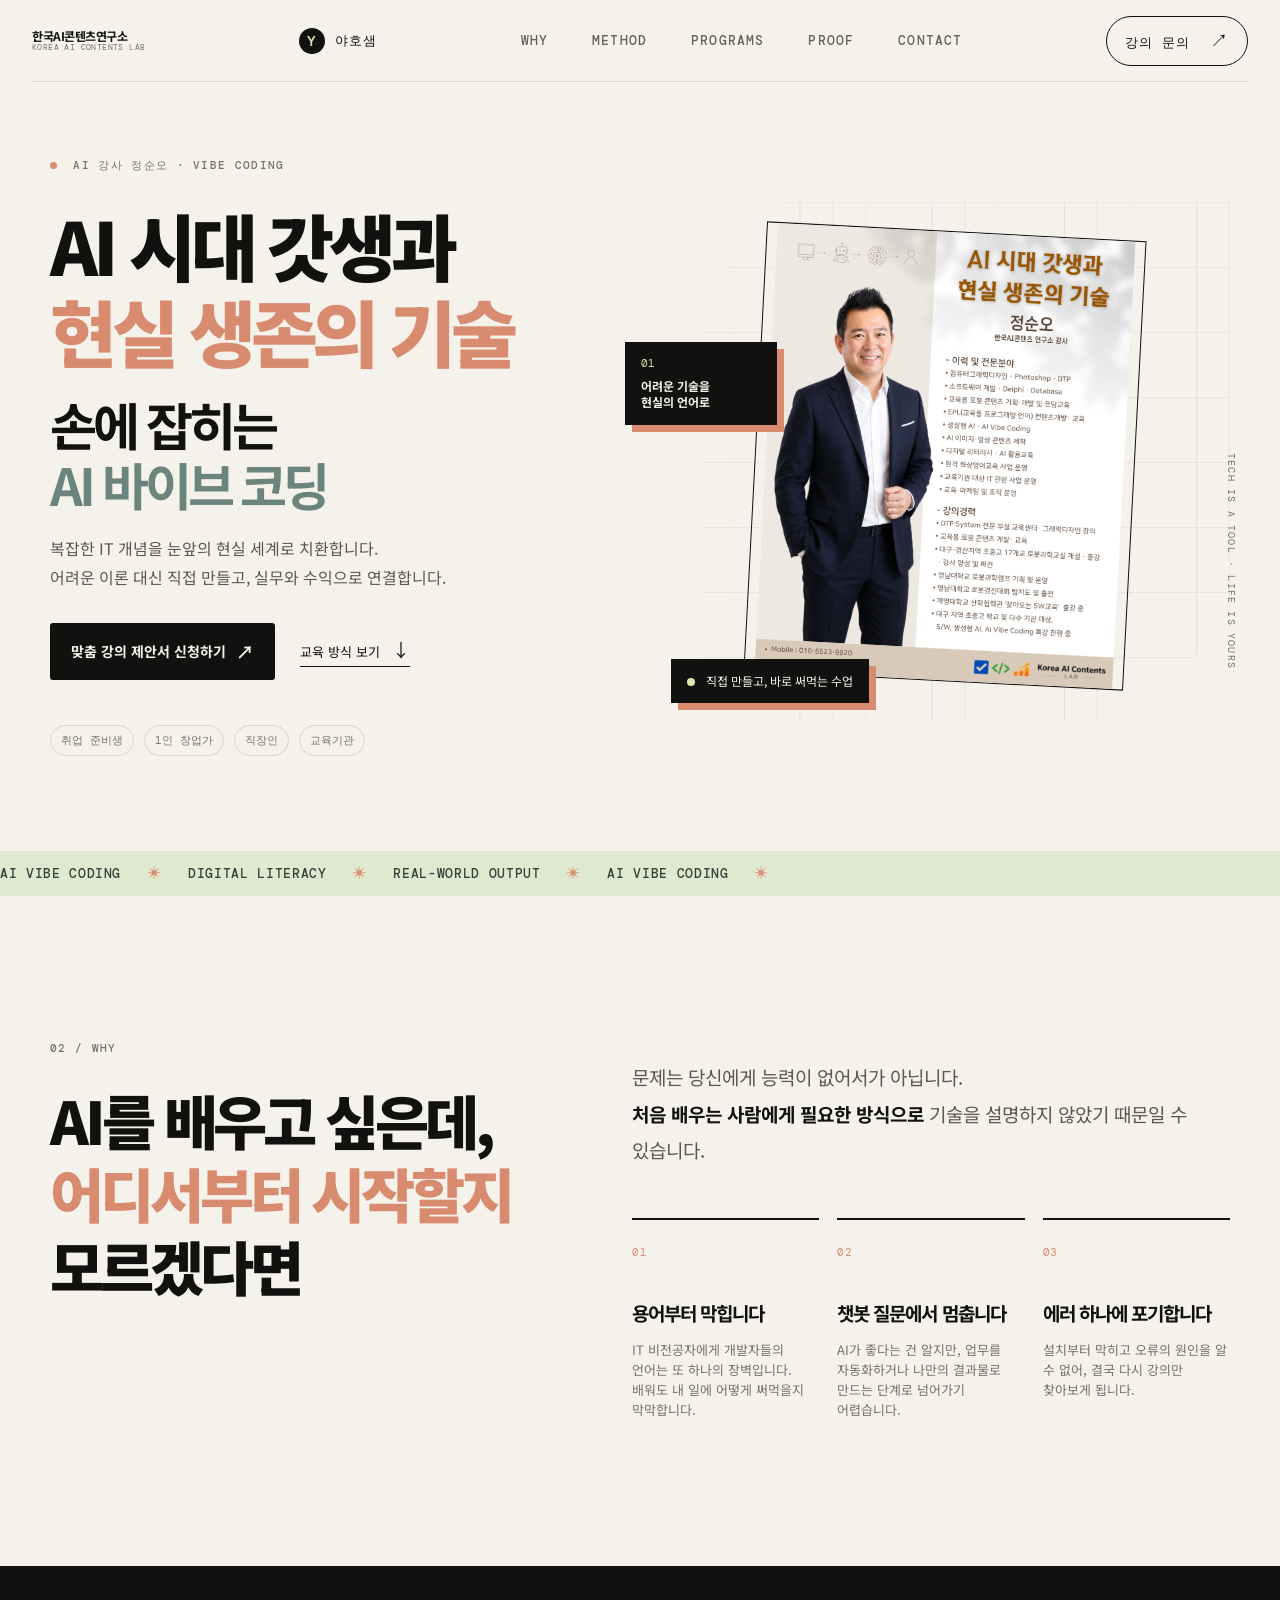
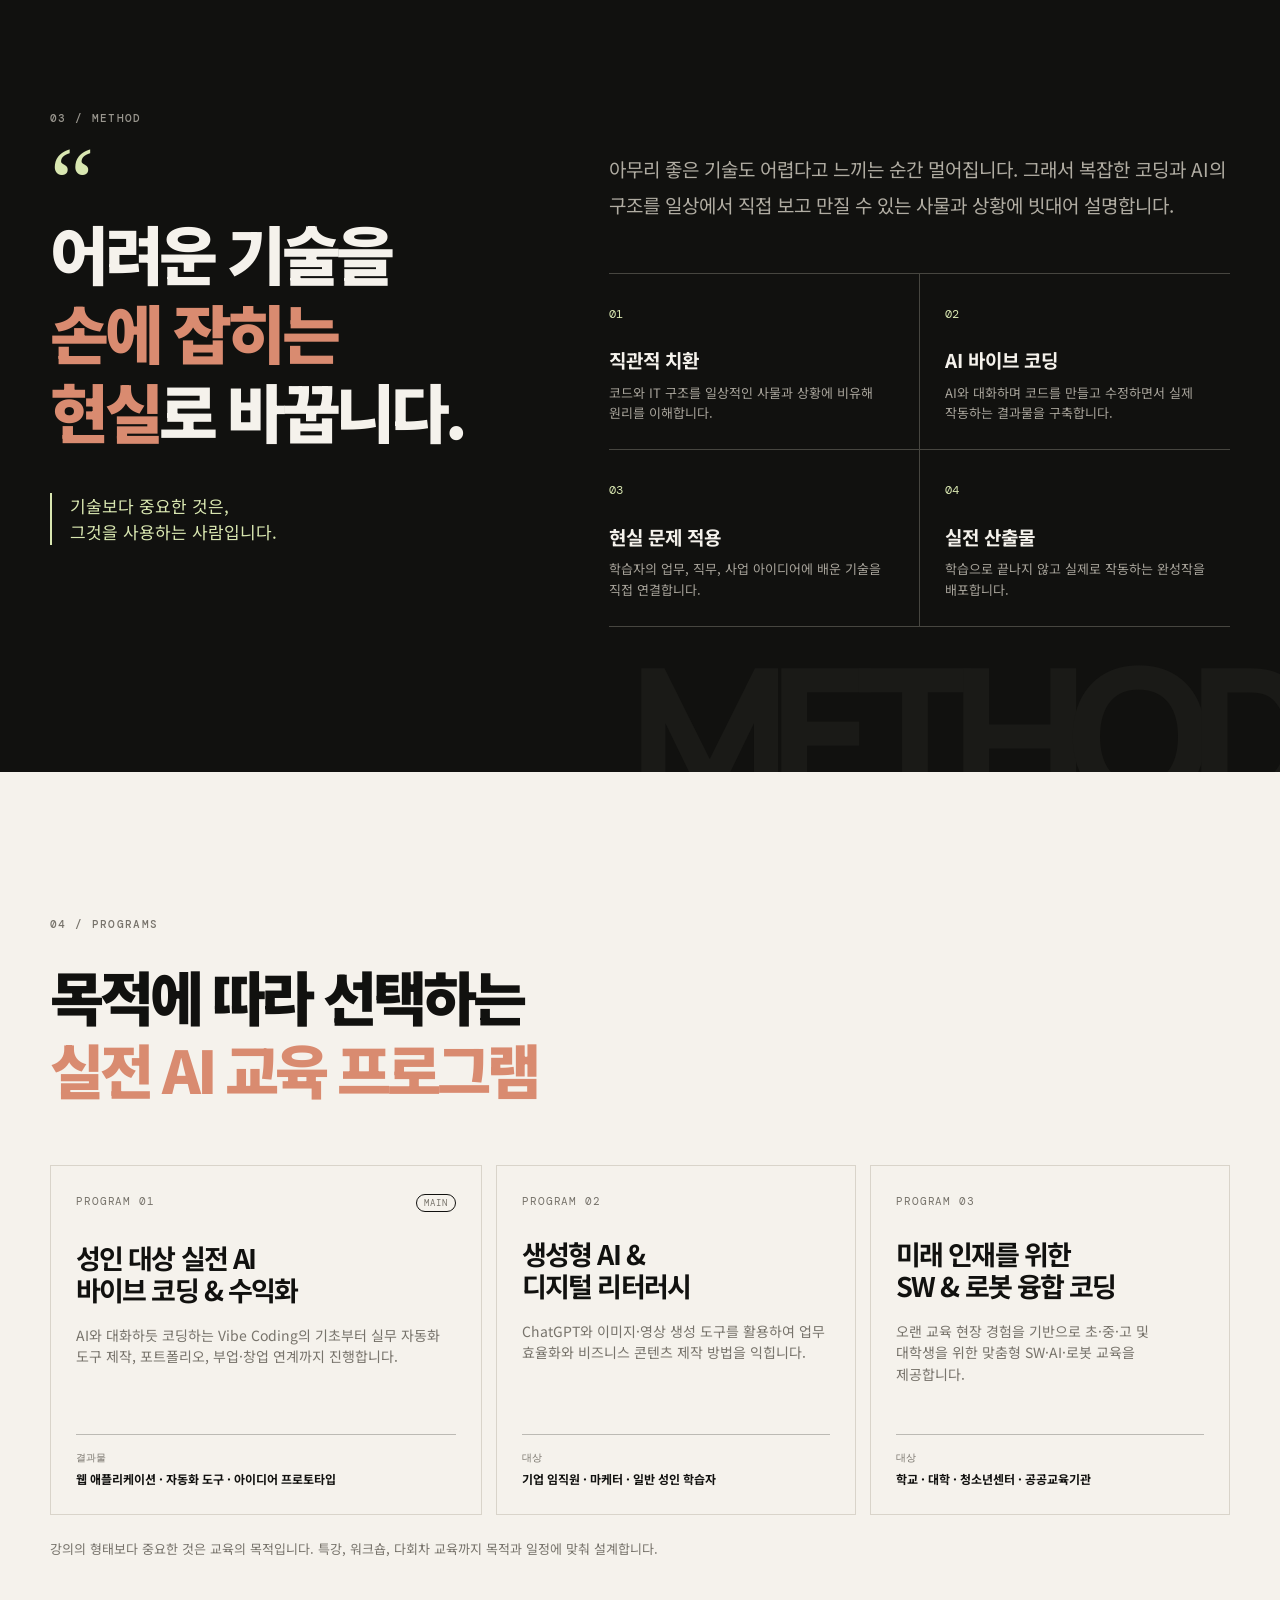
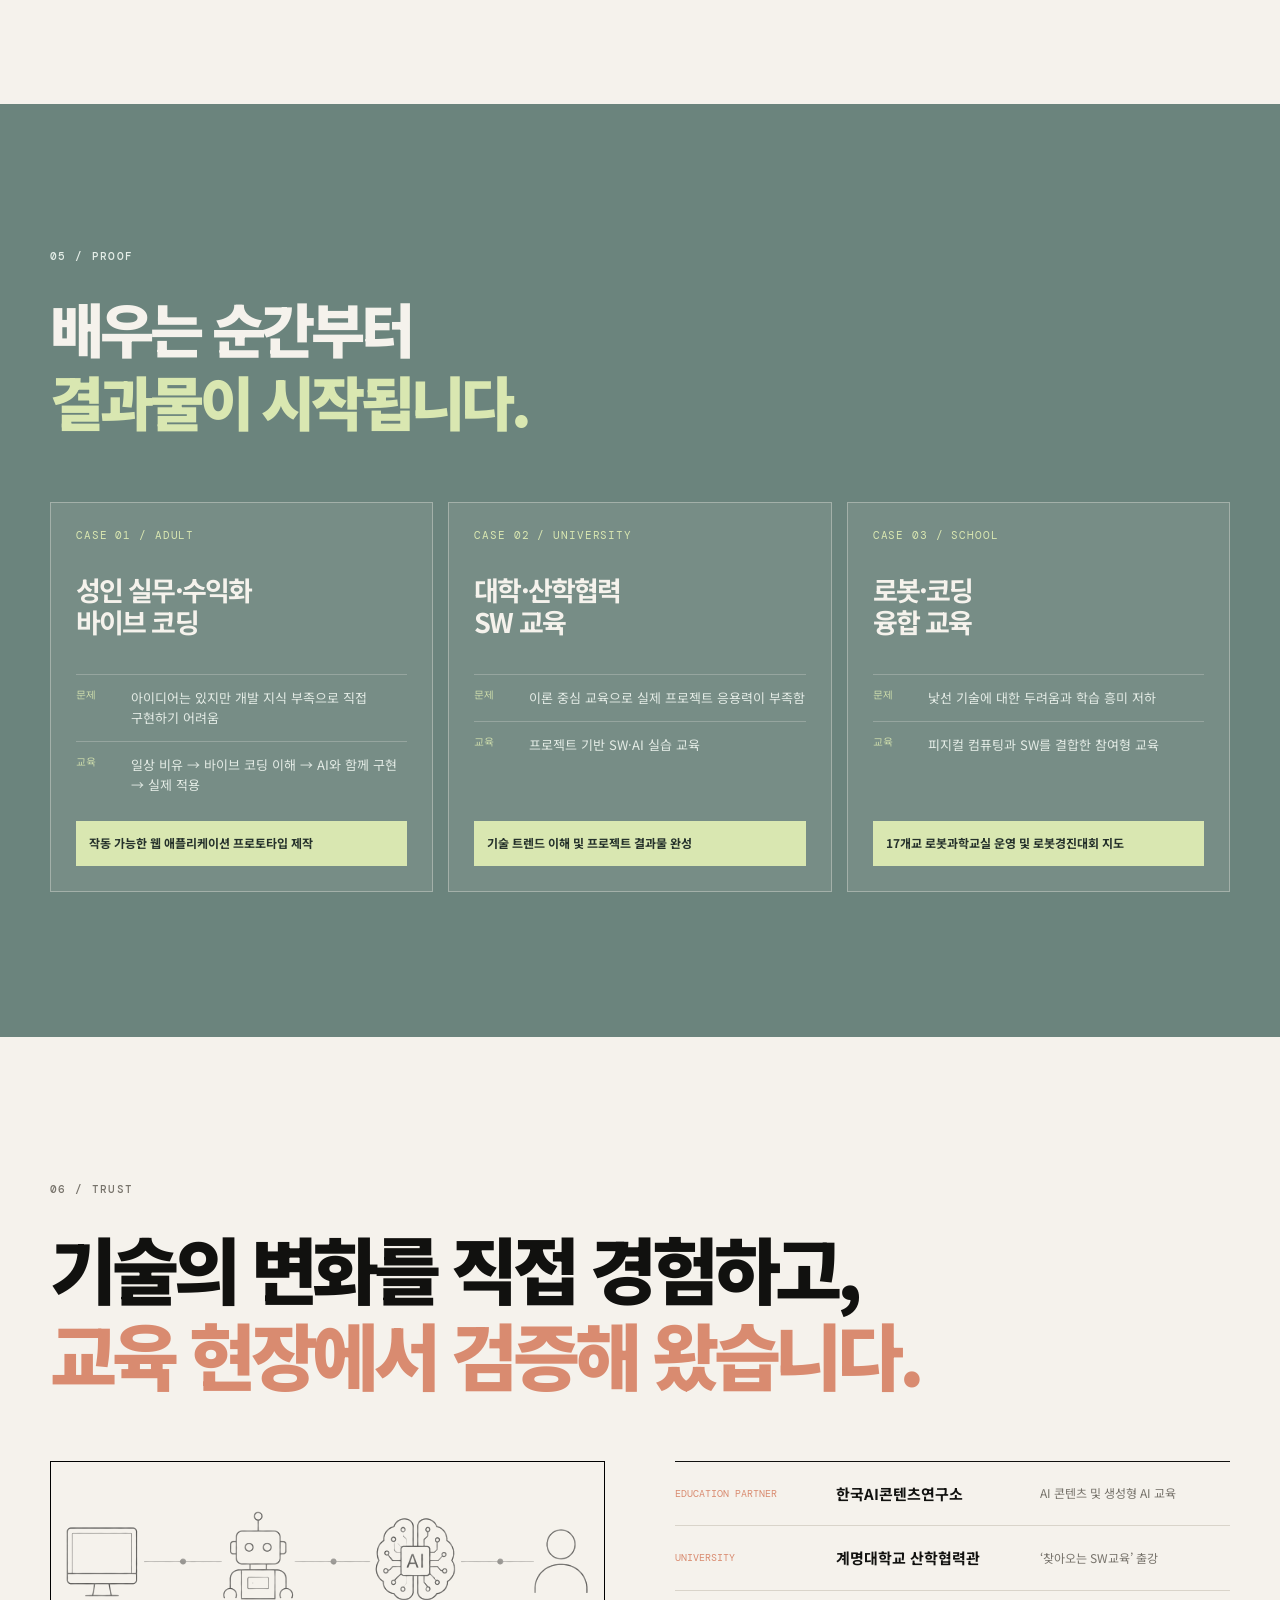
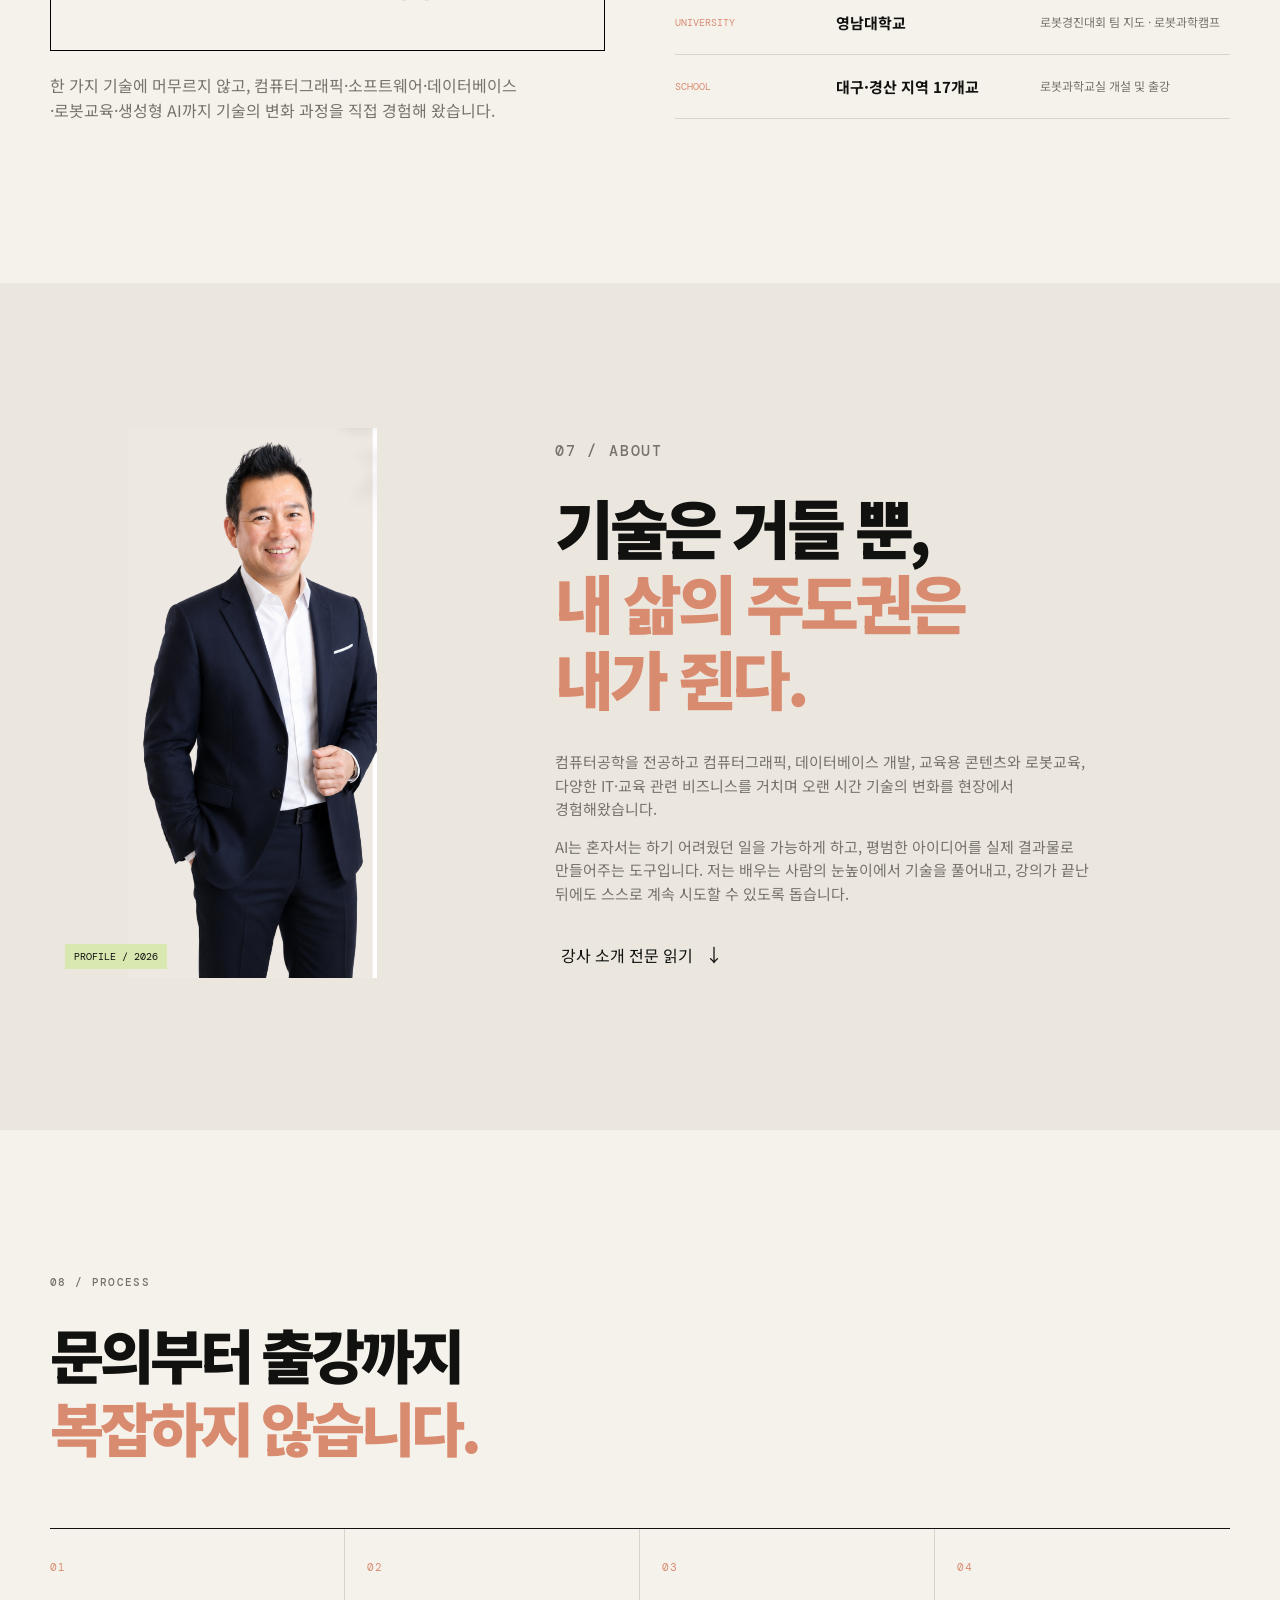
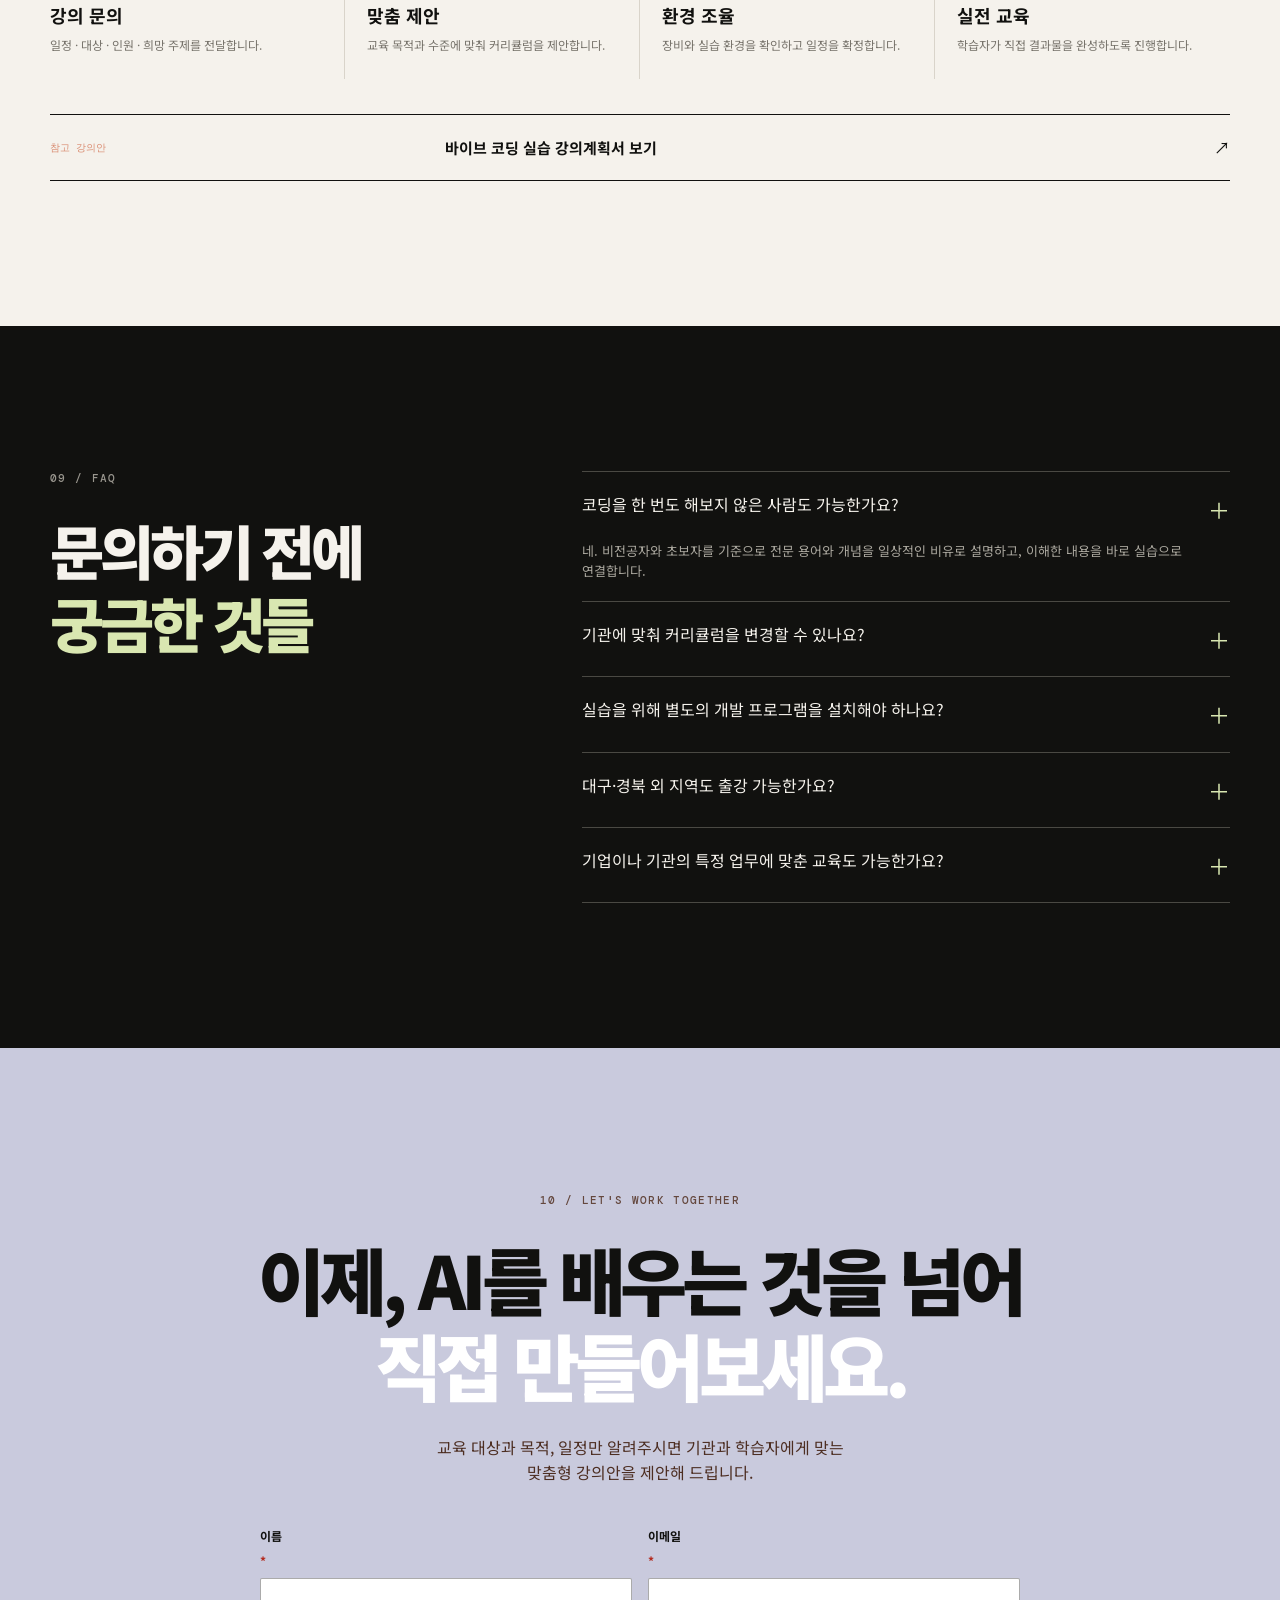
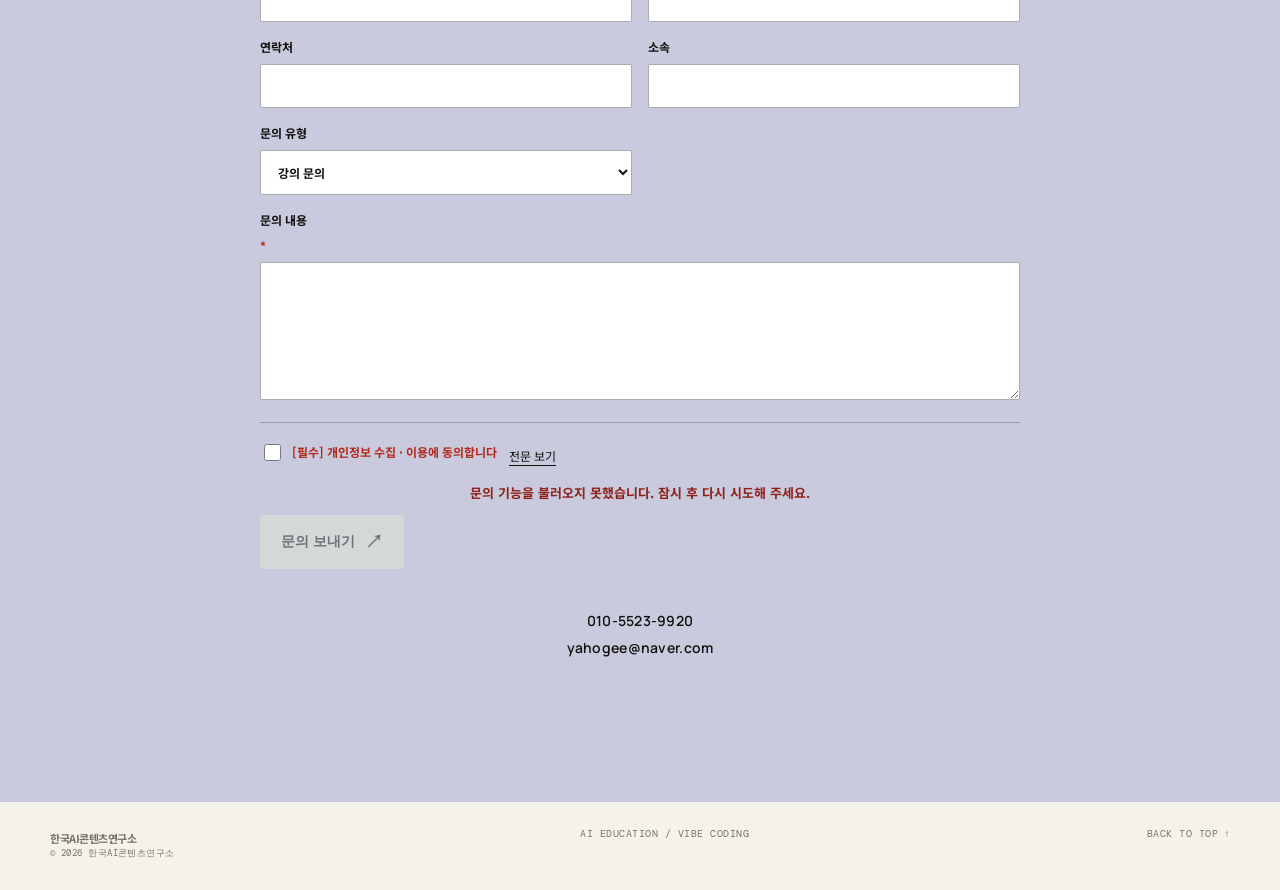
==== commit e622c8a9: "Add instructor real name and Course schema for GEO improvement - Expose "정순오" (real name) in title/o" ====
--- a/index.html
+++ b/index.html
@@ -3,25 +3,65 @@
   <head>
     <meta charset="UTF-8" />
     <meta name="viewport" content="width=device-width, initial-scale=1.0" />
-    <meta name="description" content="바이브코딩 전문 AI 강사 야호샘" />
+    <meta name="description" content="바이브코딩 전문 AI 강사 정순오(야호샘)" />
     <meta name="keywords" content="AI, Vibe Coding" />
     <link rel="canonical" href="https://yahosam.vercel.app/" />
-    <meta property="og:title" content="야호샘 | 바이브코딩 전문 AI 강사" />
-    <meta property="og:description" content="바이브코딩 전문 AI 강사 야호샘" />
+    <meta property="og:title" content="정순오(야호샘) | 바이브코딩 전문 AI 강사" />
+    <meta property="og:description" content="바이브코딩 전문 AI 강사 정순오(야호샘)" />
     <meta property="og:url" content="https://yahosam.vercel.app/" />
     <meta property="og:image" content="https://yahosam.vercel.app/%EA%B0%95%EC%82%AC%20%ED%94%84%EB%A1%9C%ED%95%84-%EC%A0%95%EC%88%9C%EC%98%A4.png" />
     <meta property="og:type" content="website" />
-    <title>야호샘 | 바이브코딩 전문 AI 강사</title>
+    <title>정순오(야호샘) | 바이브코딩 전문 AI 강사</title>
+    <!-- Person 구조화 데이터: 검색엔진/AI가 사이트 운영자(정순오)를 식별하는 데 사용. @id는 아래 Course 스키마의 provider가 이 Person을 참조하기 위한 고유 식별자 -->
     <script type="application/ld+json">
       {
         "@context": "https://schema.org",
         "@type": "Person",
-        "name": "야호샘",
+        "@id": "https://yahosam.vercel.app/#person",
+        "name": "정순오(야호샘)",
         "jobTitle": "바이브코딩 전문 AI 강사",
         "description": "바이브코딩 전문 AI 강사",
         "keywords": ["AI", "Vibe Coding"],
         "url": "https://yahosam.vercel.app/",
         "sameAs": ["https://hanconyeon.com/"]
+      }
+    </script>
+    <!--
+      Course 구조화 데이터: PROGRAMS 섹션(#programs)의 프로그램 카드 3개를 각각 강좌(Course)로 인식시키기 위한 스키마.
+      provider는 위 Person 스키마를 @id로 참조(중복 입력 없이 동일 인물임을 명시).
+      현재는 과정별 개별 페이지가 없어 url을 전부 #programs로 통일함 — 추후 개별 페이지(예: course-adult.html)가
+      생기면 이 3개 스키마의 url을 각 페이지 주소로 분리할 것.
+    -->
+    <script type="application/ld+json">
+      {
+        "@context": "https://schema.org",
+        "@type": "Course",
+        "name": "성인 대상 실전 AI 바이브 코딩 & 수익화",
+        "description": "AI와 대화하듯 코딩하는 Vibe Coding의 기초부터 실무 자동화 도구 제작, 포트폴리오, 부업·창업 연계까지 진행합니다.",
+        "provider": { "@type": "Person", "@id": "https://yahosam.vercel.app/#person" },
+        "url": "https://yahosam.vercel.app/#programs"
+      }
+    </script>
+    <script type="application/ld+json">
+      {
+        "@context": "https://schema.org",
+        "@type": "Course",
+        "name": "생성형 AI & 디지털 리터러시",
+        "description": "ChatGPT와 이미지·영상 생성 도구를 활용하여 업무 효율화와 비즈니스 콘텐츠 제작 방법을 익힙니다.",
+        "provider": { "@type": "Person", "@id": "https://yahosam.vercel.app/#person" },
+        "audience": { "@type": "Audience", "audienceType": "기업 임직원 · 마케터 · 일반 성인 학습자" },
+        "url": "https://yahosam.vercel.app/#programs"
+      }
+    </script>
+    <script type="application/ld+json">
+      {
+        "@context": "https://schema.org",
+        "@type": "Course",
+        "name": "미래 인재를 위한 SW & 로봇 융합 코딩",
+        "description": "오랜 교육 현장 경험을 기반으로 초·중·고 및 대학생을 위한 맞춤형 SW·AI·로봇 교육을 제공합니다.",
+        "provider": { "@type": "Person", "@id": "https://yahosam.vercel.app/#person" },
+        "audience": { "@type": "Audience", "audienceType": "학교 · 대학 · 청소년센터 · 공공교육기관" },
+        "url": "https://yahosam.vercel.app/#programs"
       }
     </script>
     <link rel="stylesheet" href="styles.css" />
@@ -47,7 +87,7 @@
     <main id="top">
       <section class="hero section-shell">
         <div class="hero-copy reveal">
-          <p class="eyebrow"><span class="eyebrow-dot"></span> AI EDUCATION / VIBE CODING</p>
+          <p class="eyebrow"><span class="eyebrow-dot"></span> AI 강사 정순오 · VIBE CODING</p>
           <h1>AI 시대 갓생과<br /><em>현실 생존의 기술</em></h1>
           <p class="hero-display">손에 잡히는<br /><strong>AI 바이브 코딩</strong></p>
           <p class="hero-summary">복잡한 IT 개념을 눈앞의 현실 세계로 치환합니다.<br />어려운 이론 대신 직접 만들고, 실무와 수익으로 연결합니다.</p>
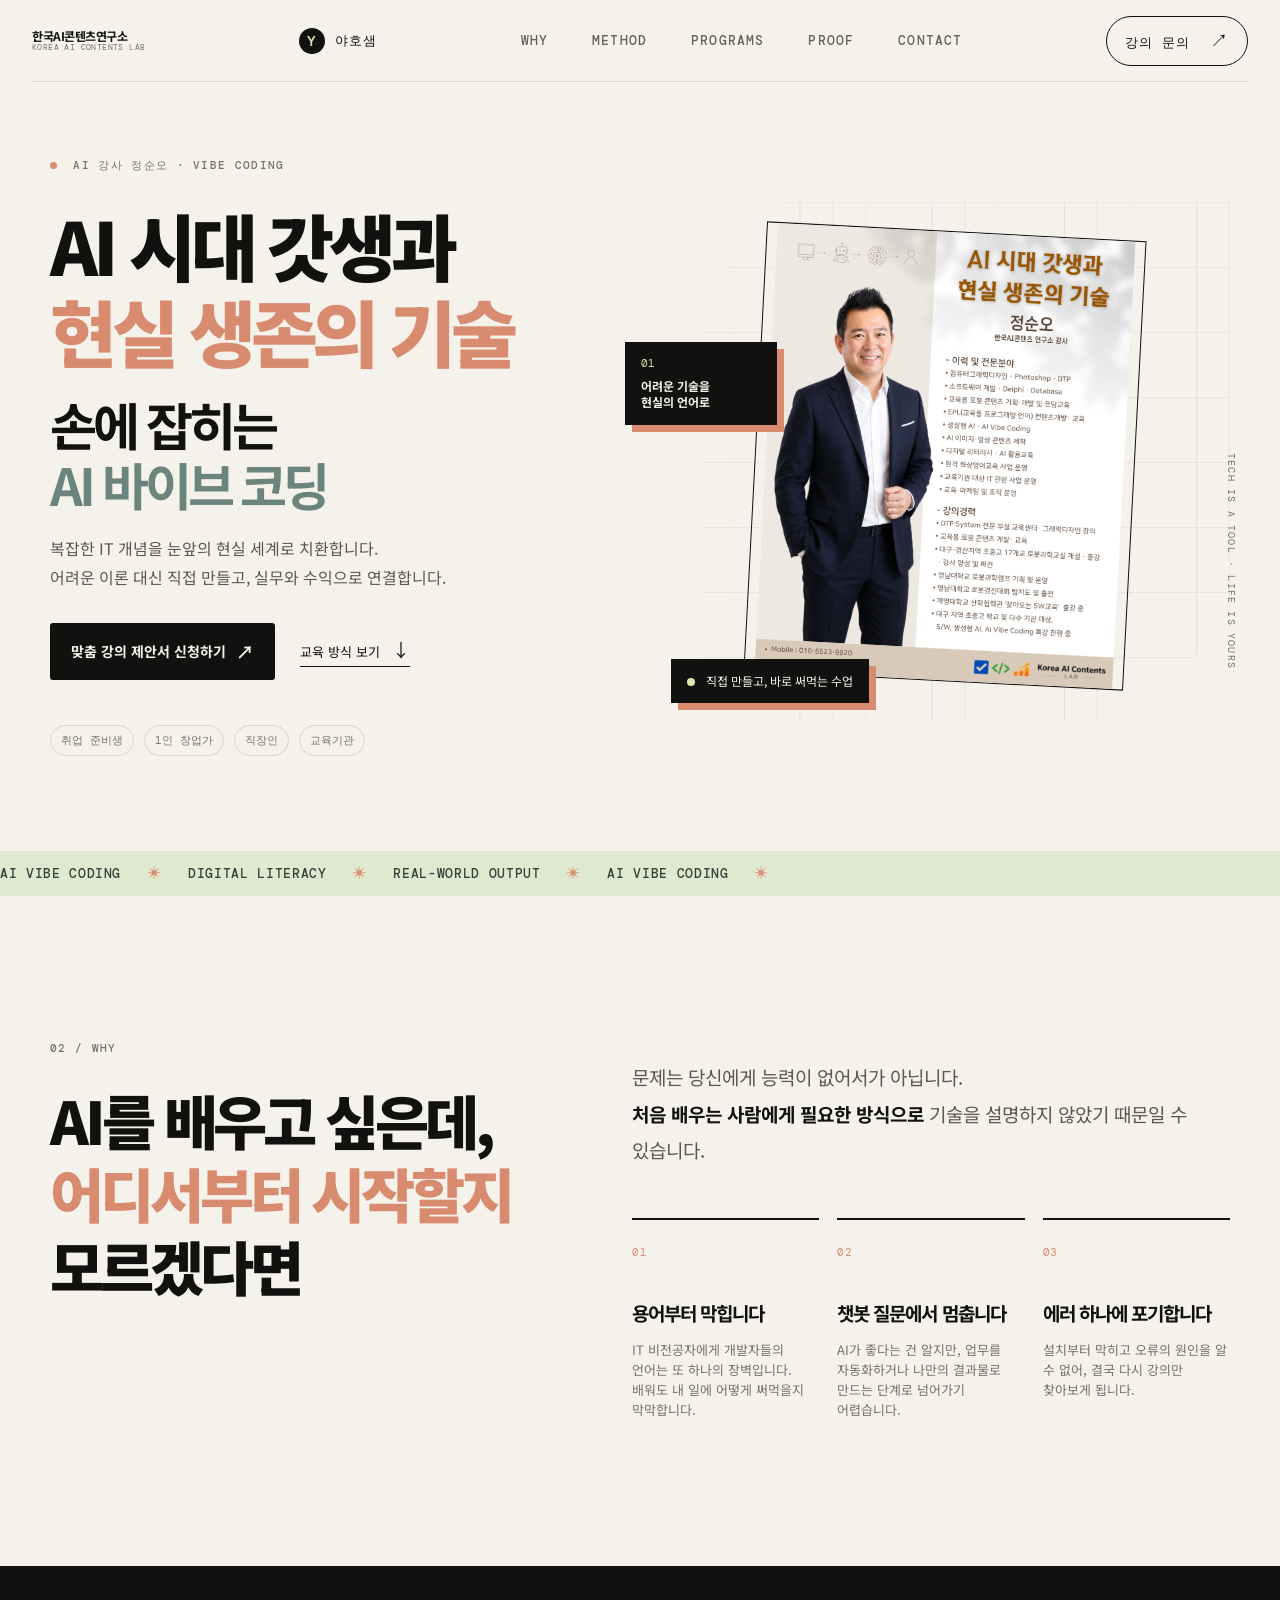
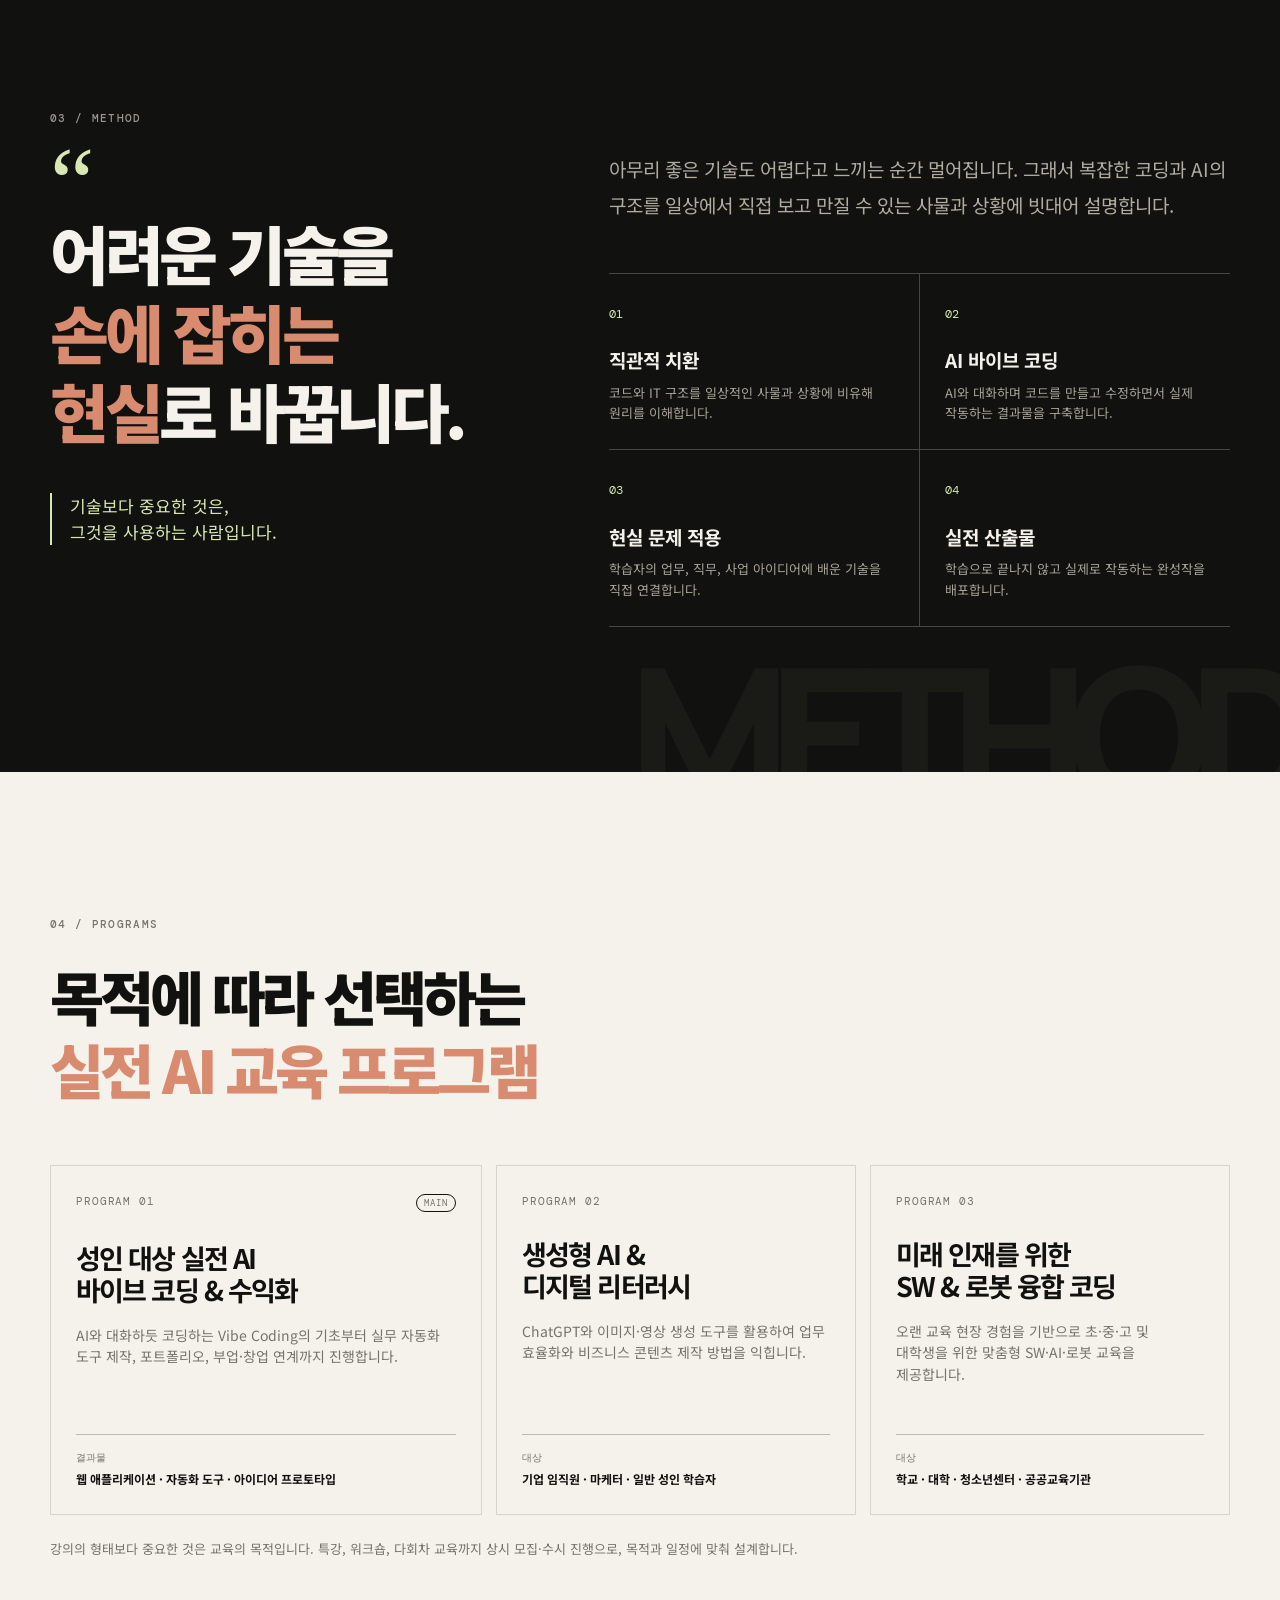
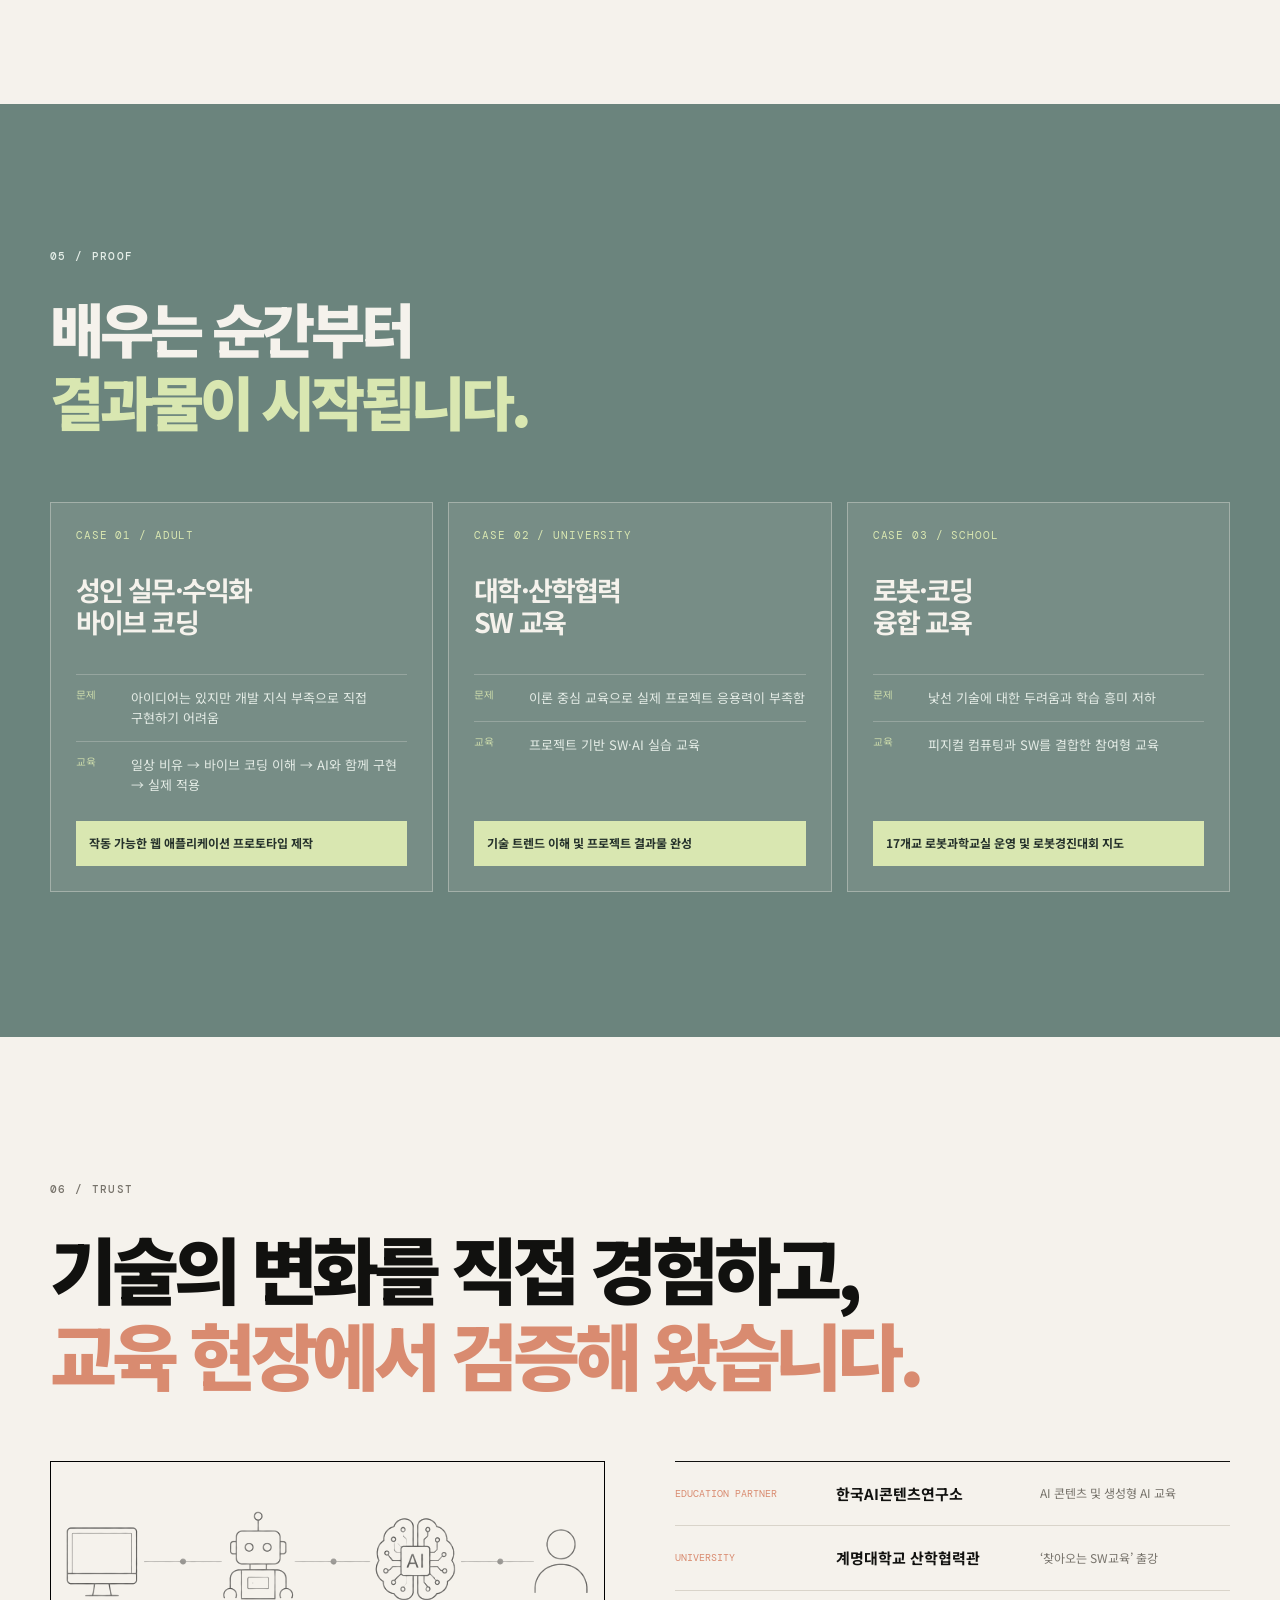
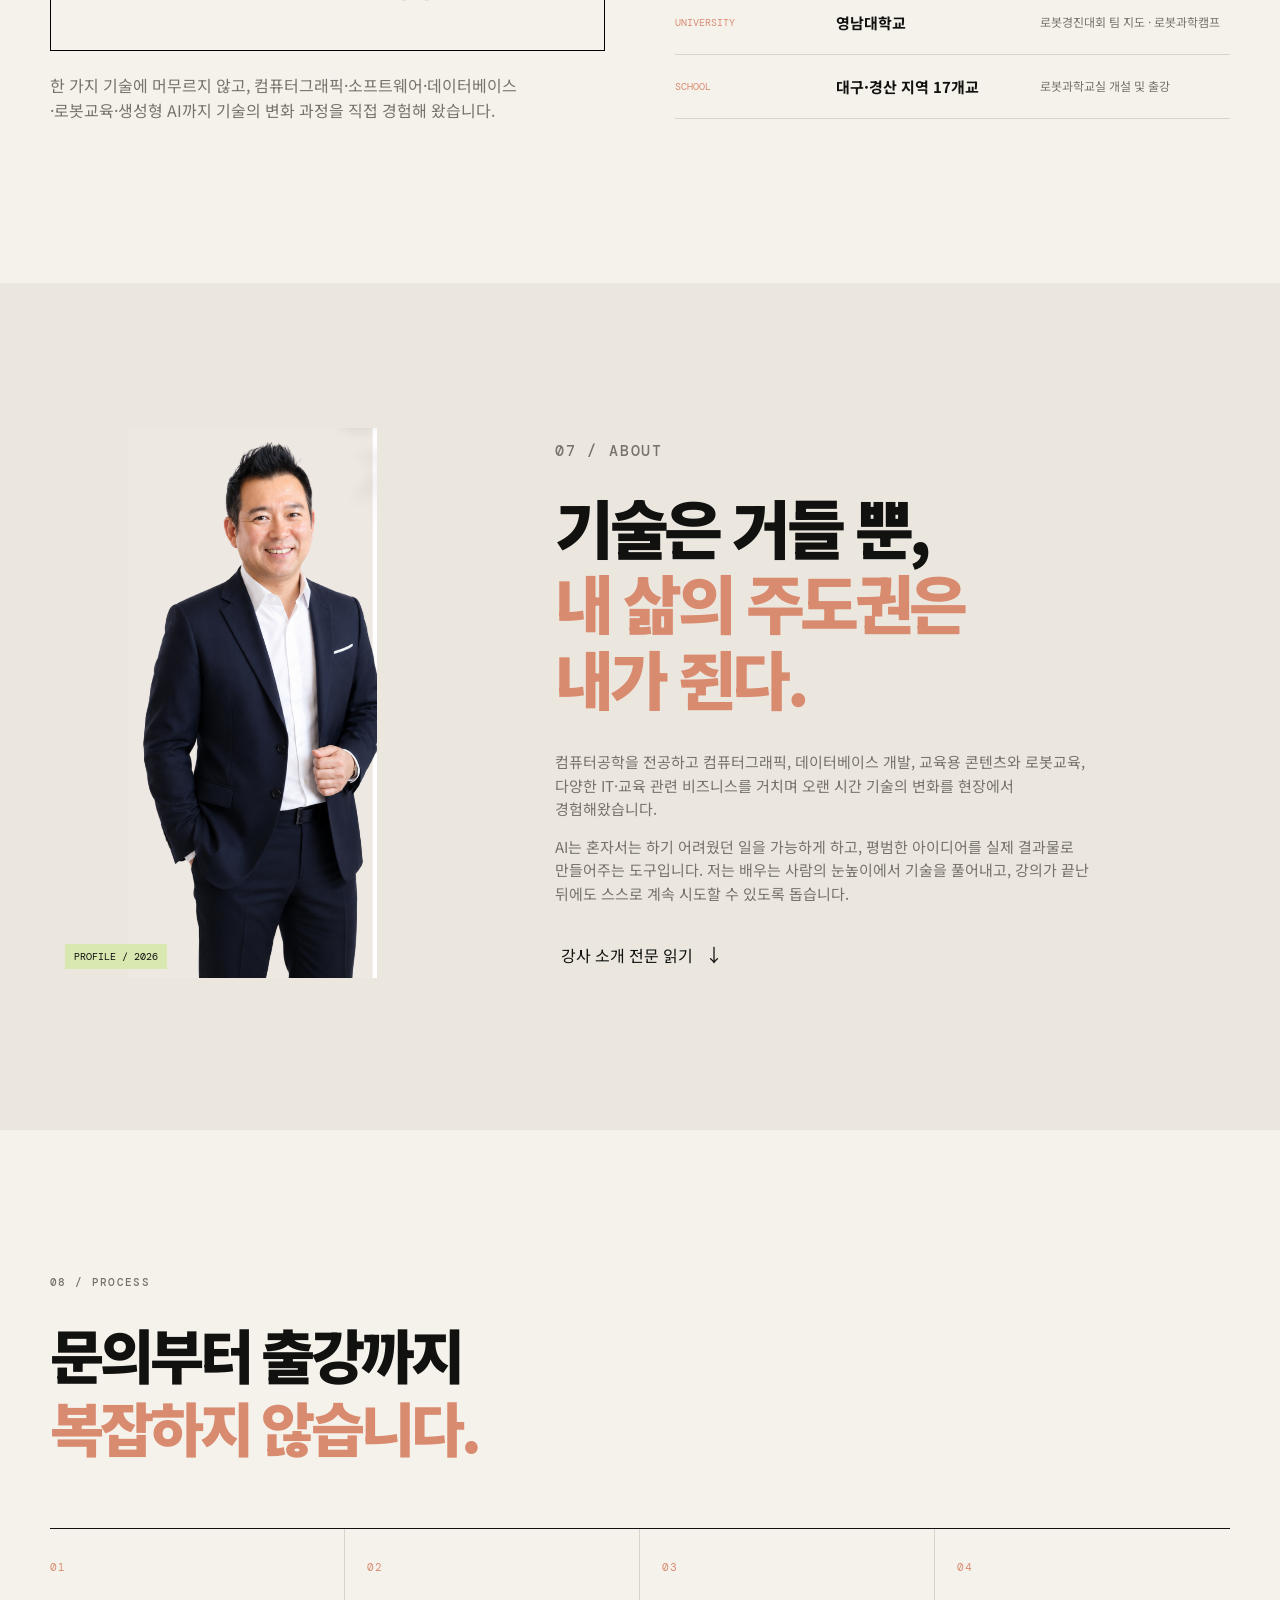
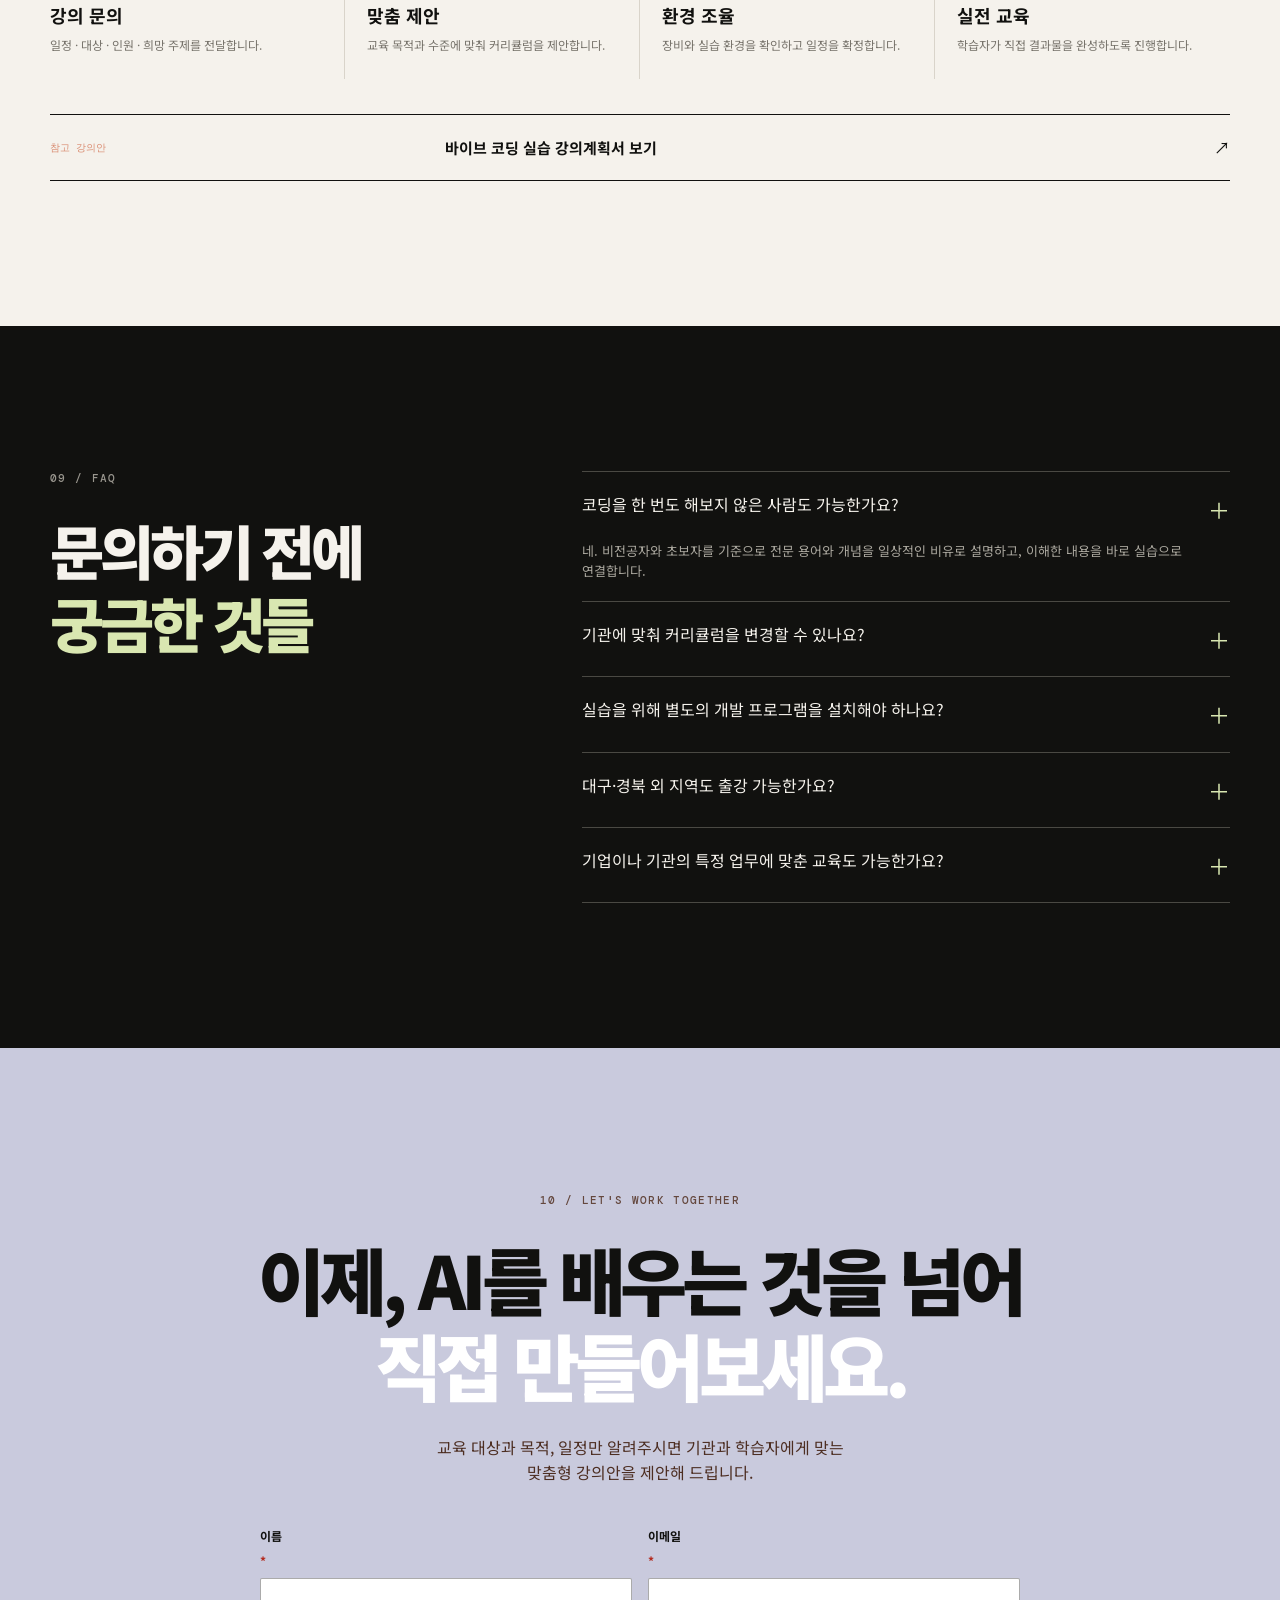
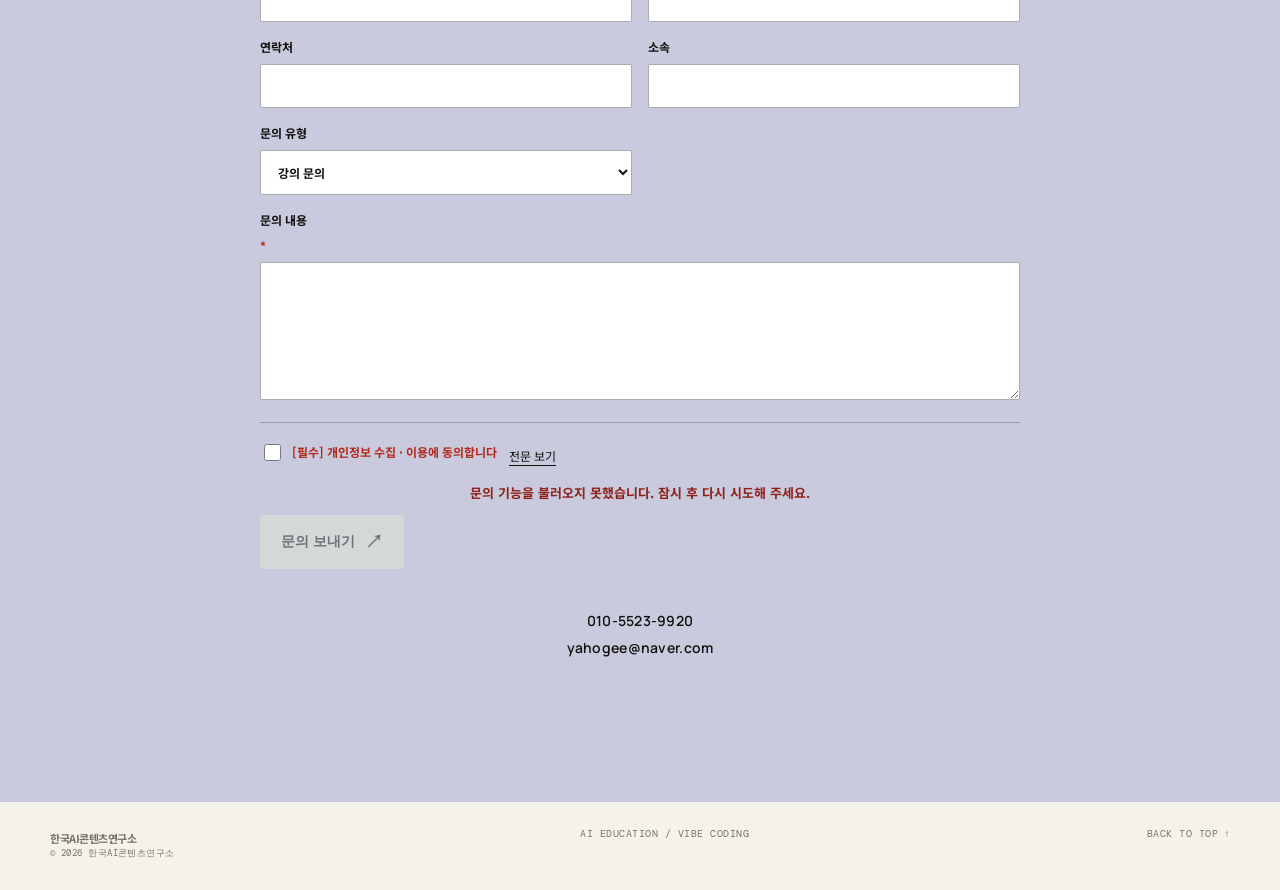
==== commit 5c0ad56a: "Add worksFor/FAQPage schema and clarify enrollment wording - Person schema: add worksFor (한국AI콘텐츠연구소" ====
--- a/index.html
+++ b/index.html
@@ -23,7 +23,12 @@
         "description": "바이브코딩 전문 AI 강사",
         "keywords": ["AI", "Vibe Coding"],
         "url": "https://yahosam.vercel.app/",
-        "sameAs": ["https://hanconyeon.com/"]
+        "sameAs": ["https://hanconyeon.com/"],
+        "worksFor": {
+          "@type": "Organization",
+          "name": "한국AI콘텐츠연구소",
+          "url": "https://hanconyeon.com/"
+        }
       }
     </script>
     <!--
@@ -62,6 +67,55 @@
         "provider": { "@type": "Person", "@id": "https://yahosam.vercel.app/#person" },
         "audience": { "@type": "Audience", "audienceType": "학교 · 대학 · 청소년센터 · 공공교육기관" },
         "url": "https://yahosam.vercel.app/#programs"
+      }
+    </script>
+    <!-- FAQPage 구조화 데이터: 화면의 FAQ 섹션(09 / FAQ, <details> 5개)과 동일한 질문·답변을 AI/검색엔진이 읽을 수 있도록 스키마로도 제공 -->
+    <script type="application/ld+json">
+      {
+        "@context": "https://schema.org",
+        "@type": "FAQPage",
+        "mainEntity": [
+          {
+            "@type": "Question",
+            "name": "코딩을 한 번도 해보지 않은 사람도 가능한가요?",
+            "acceptedAnswer": {
+              "@type": "Answer",
+              "text": "네. 비전공자와 초보자를 기준으로 전문 용어와 개념을 일상적인 비유로 설명하고, 이해한 내용을 바로 실습으로 연결합니다."
+            }
+          },
+          {
+            "@type": "Question",
+            "name": "기관에 맞춰 커리큘럼을 변경할 수 있나요?",
+            "acceptedAnswer": {
+              "@type": "Answer",
+              "text": "가능합니다. 교육 목적, 학습자 수준, 교육 시간과 인원에 맞춰 특강형 또는 다회차 과정으로 구성합니다."
+            }
+          },
+          {
+            "@type": "Question",
+            "name": "실습을 위해 별도의 개발 프로그램을 설치해야 하나요?",
+            "acceptedAnswer": {
+              "@type": "Answer",
+              "text": "교육 과정에 따라 다르지만, 브라우저 기반 AI 도구를 중심으로 진행해 복잡한 개발 환경 설치를 최소화할 수 있습니다."
+            }
+          },
+          {
+            "@type": "Question",
+            "name": "대구·경북 외 지역도 출강 가능한가요?",
+            "acceptedAnswer": {
+              "@type": "Answer",
+              "text": "전국 출강 및 온·오프라인 교육이 가능합니다."
+            }
+          },
+          {
+            "@type": "Question",
+            "name": "기업이나 기관의 특정 업무에 맞춘 교육도 가능한가요?",
+            "acceptedAnswer": {
+              "@type": "Answer",
+              "text": "교육 목적과 업무 환경을 사전에 확인한 후 맞춤형 커리큘럼으로 구성할 수 있습니다."
+            }
+          }
+        ]
       }
     </script>
     <link rel="stylesheet" href="styles.css" />
@@ -140,7 +194,7 @@
           <article class="program-card reveal"><div class="program-meta"><span>PROGRAM 02</span></div><h3>생성형 AI &<br />디지털 리터러시</h3><p>ChatGPT와 이미지·영상 생성 도구를 활용하여 업무 효율화와 비즈니스 콘텐츠 제작 방법을 익힙니다.</p><div class="program-result"><span>대상</span><strong>기업 임직원 · 마케터 · 일반 성인 학습자</strong></div></article>
           <article class="program-card reveal"><div class="program-meta"><span>PROGRAM 03</span></div><h3>미래 인재를 위한<br />SW & 로봇 융합 코딩</h3><p>오랜 교육 현장 경험을 기반으로 초·중·고 및 대학생을 위한 맞춤형 SW·AI·로봇 교육을 제공합니다.</p><div class="program-result"><span>대상</span><strong>학교 · 대학 · 청소년센터 · 공공교육기관</strong></div></article>
         </div>
-        <p class="program-footnote">강의의 형태보다 중요한 것은 교육의 목적입니다. 특강, 워크숍, 다회차 교육까지 목적과 일정에 맞춰 설계합니다.</p>
+        <p class="program-footnote">강의의 형태보다 중요한 것은 교육의 목적입니다. 특강, 워크숍, 다회차 교육까지 상시 모집·수시 진행으로, 목적과 일정에 맞춰 설계합니다.</p>
       </section>
 
       <section class="proof section-pad" id="proof"><div class="section-shell"><div class="section-intro light reveal"><p class="eyebrow">05 / PROOF</p><h2>배우는 순간부터<br /><em>결과물이 시작됩니다.</em></h2></div><div class="case-list">
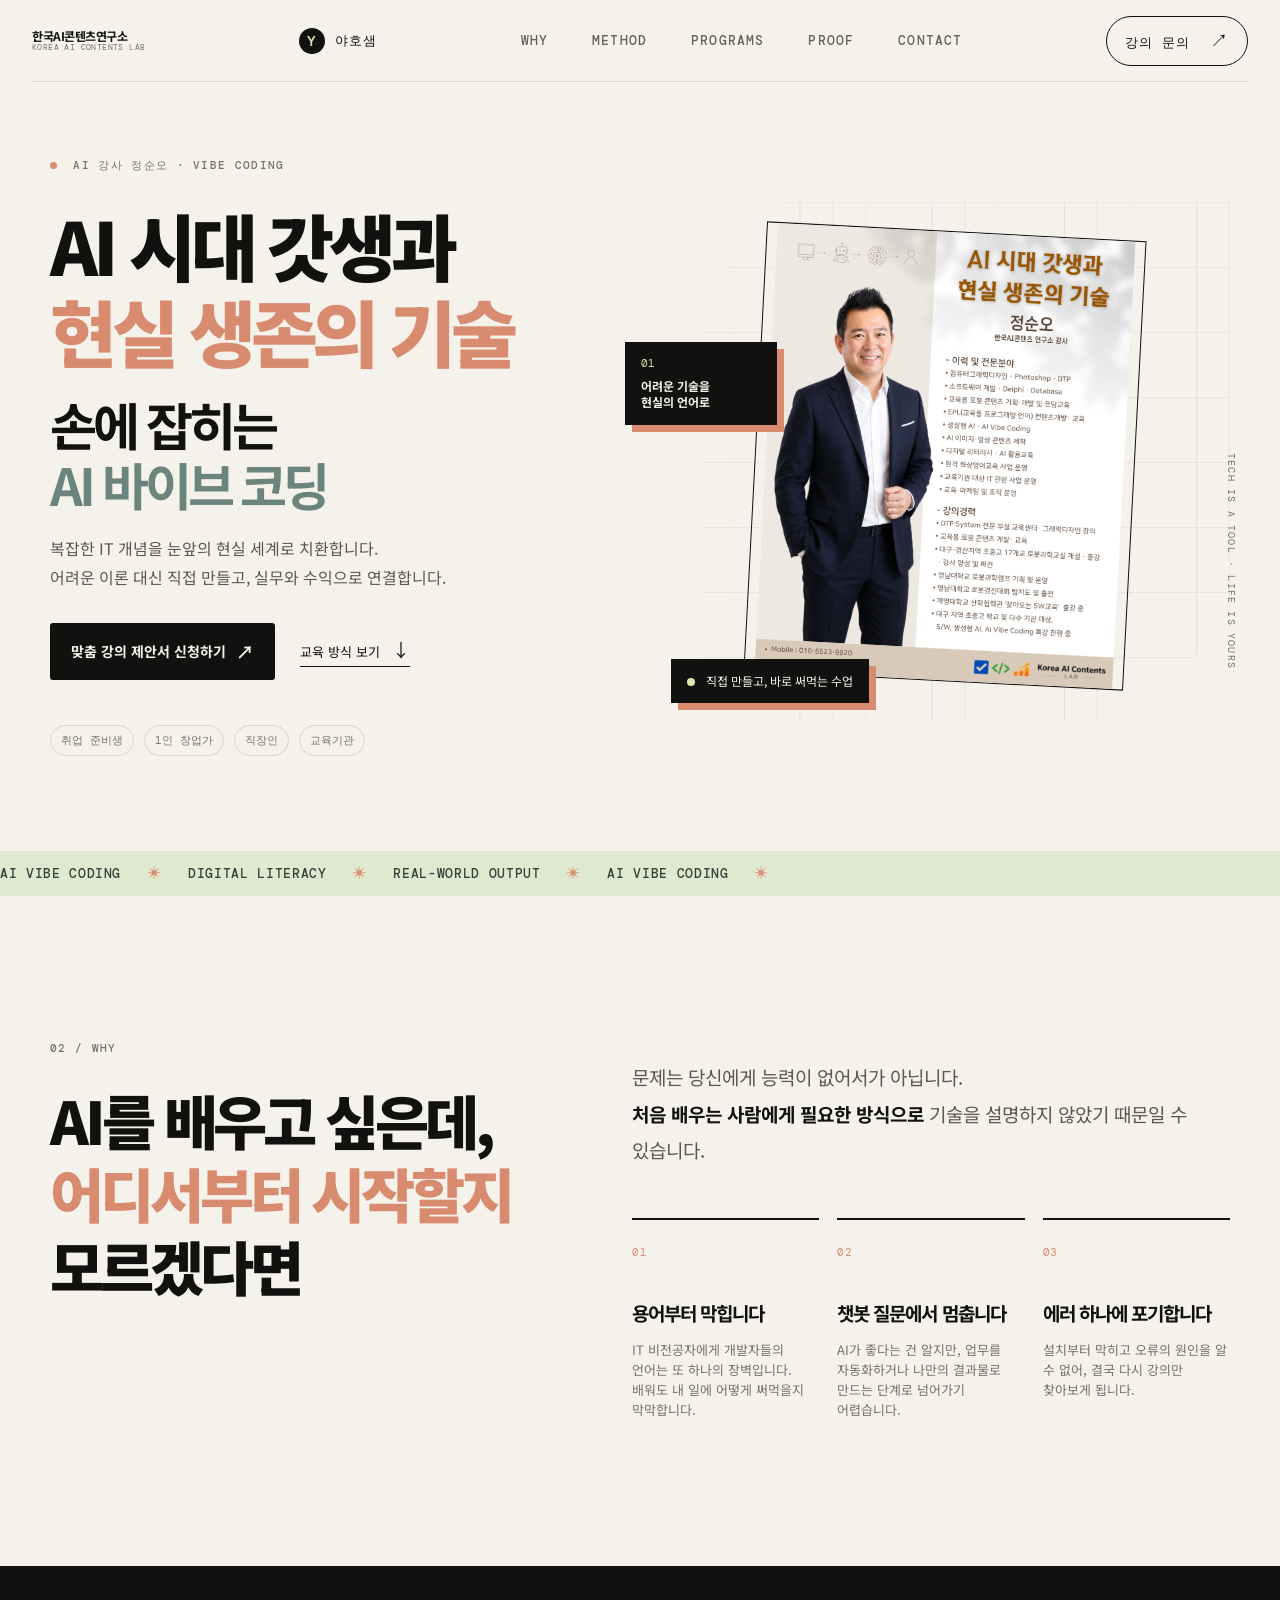
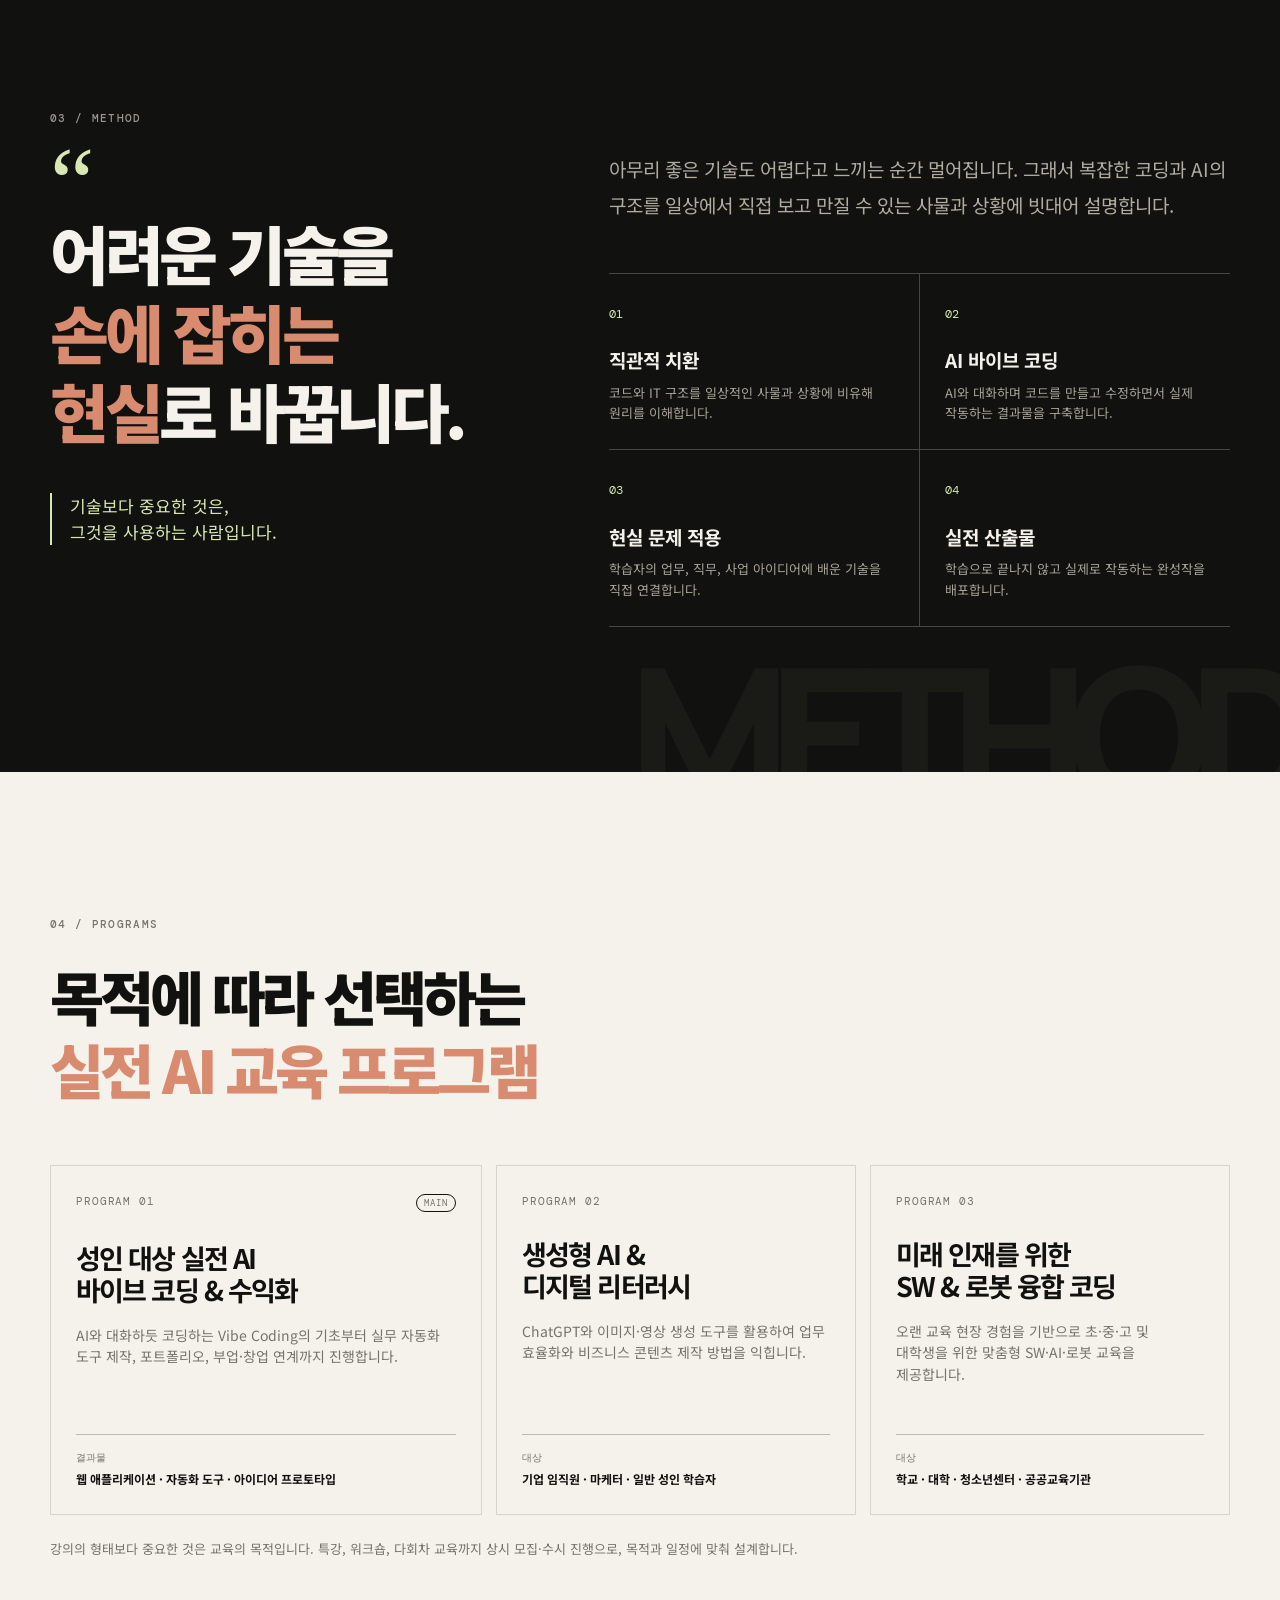
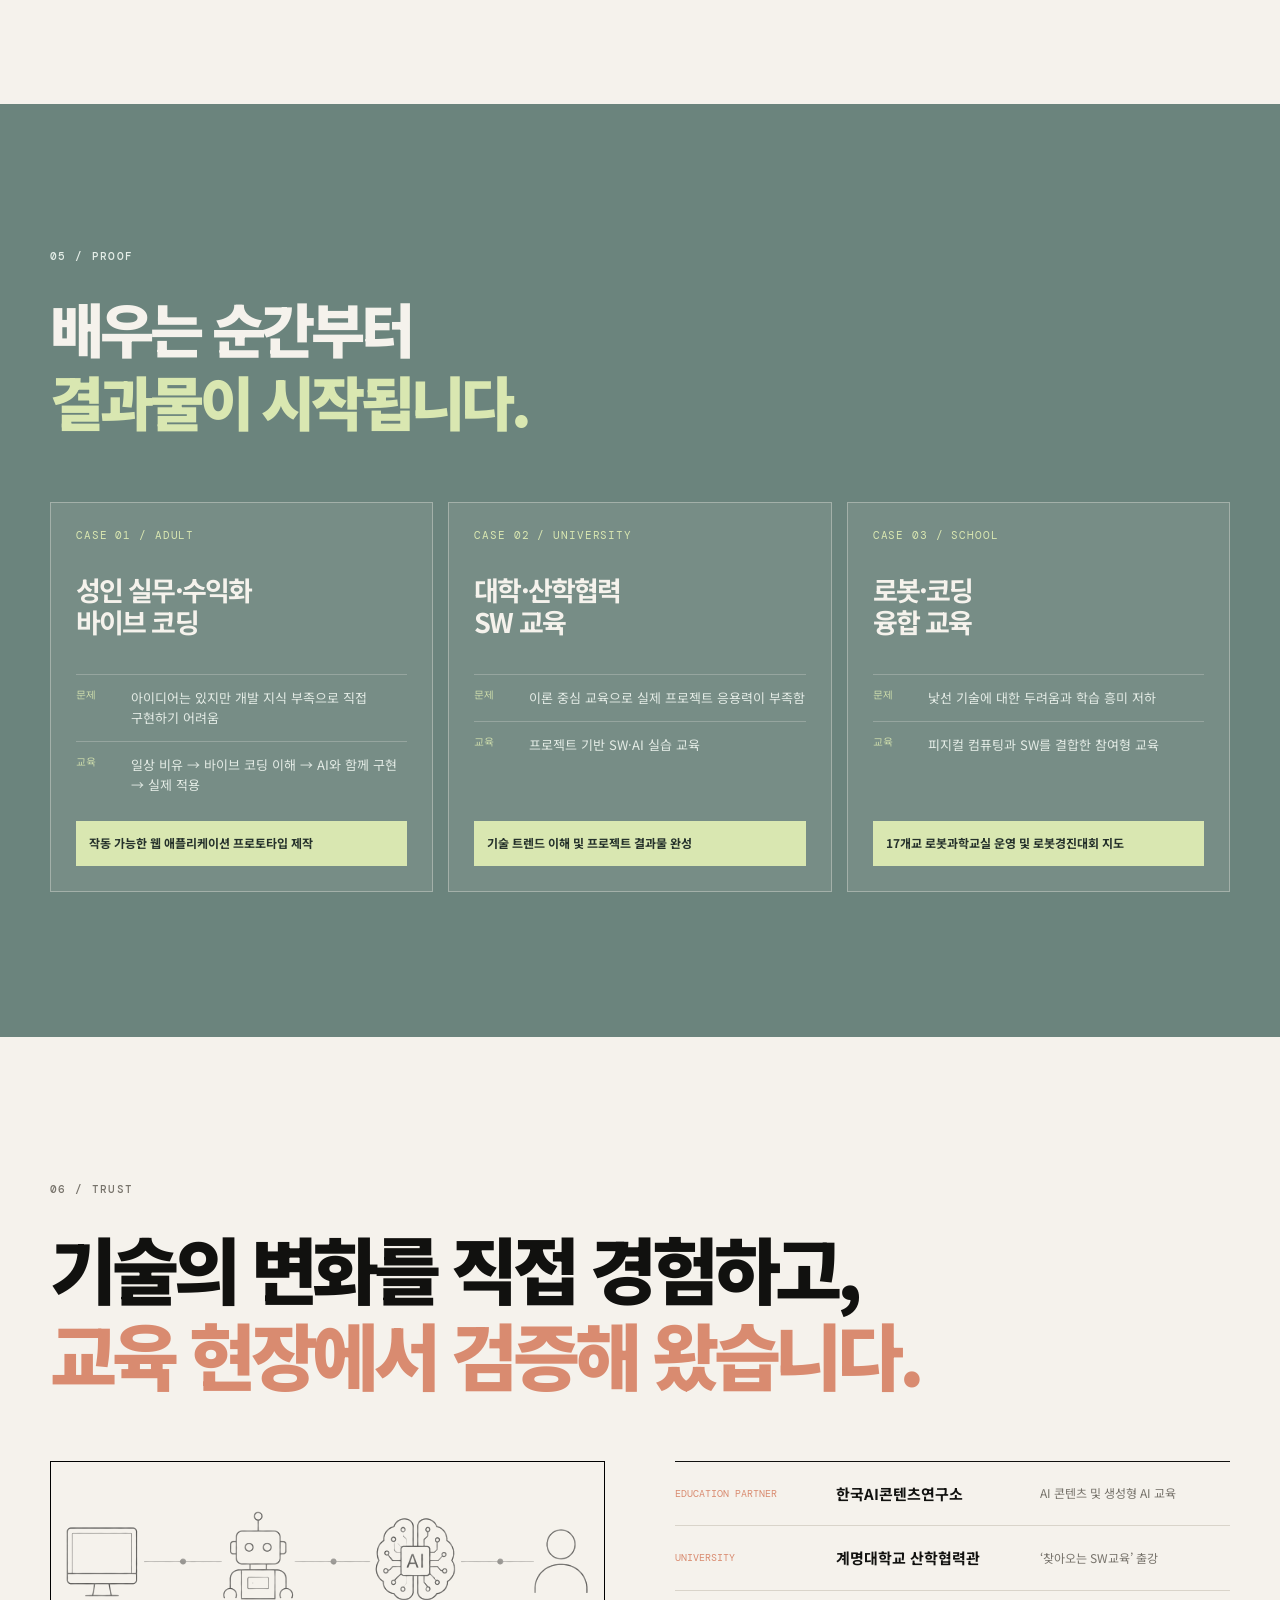
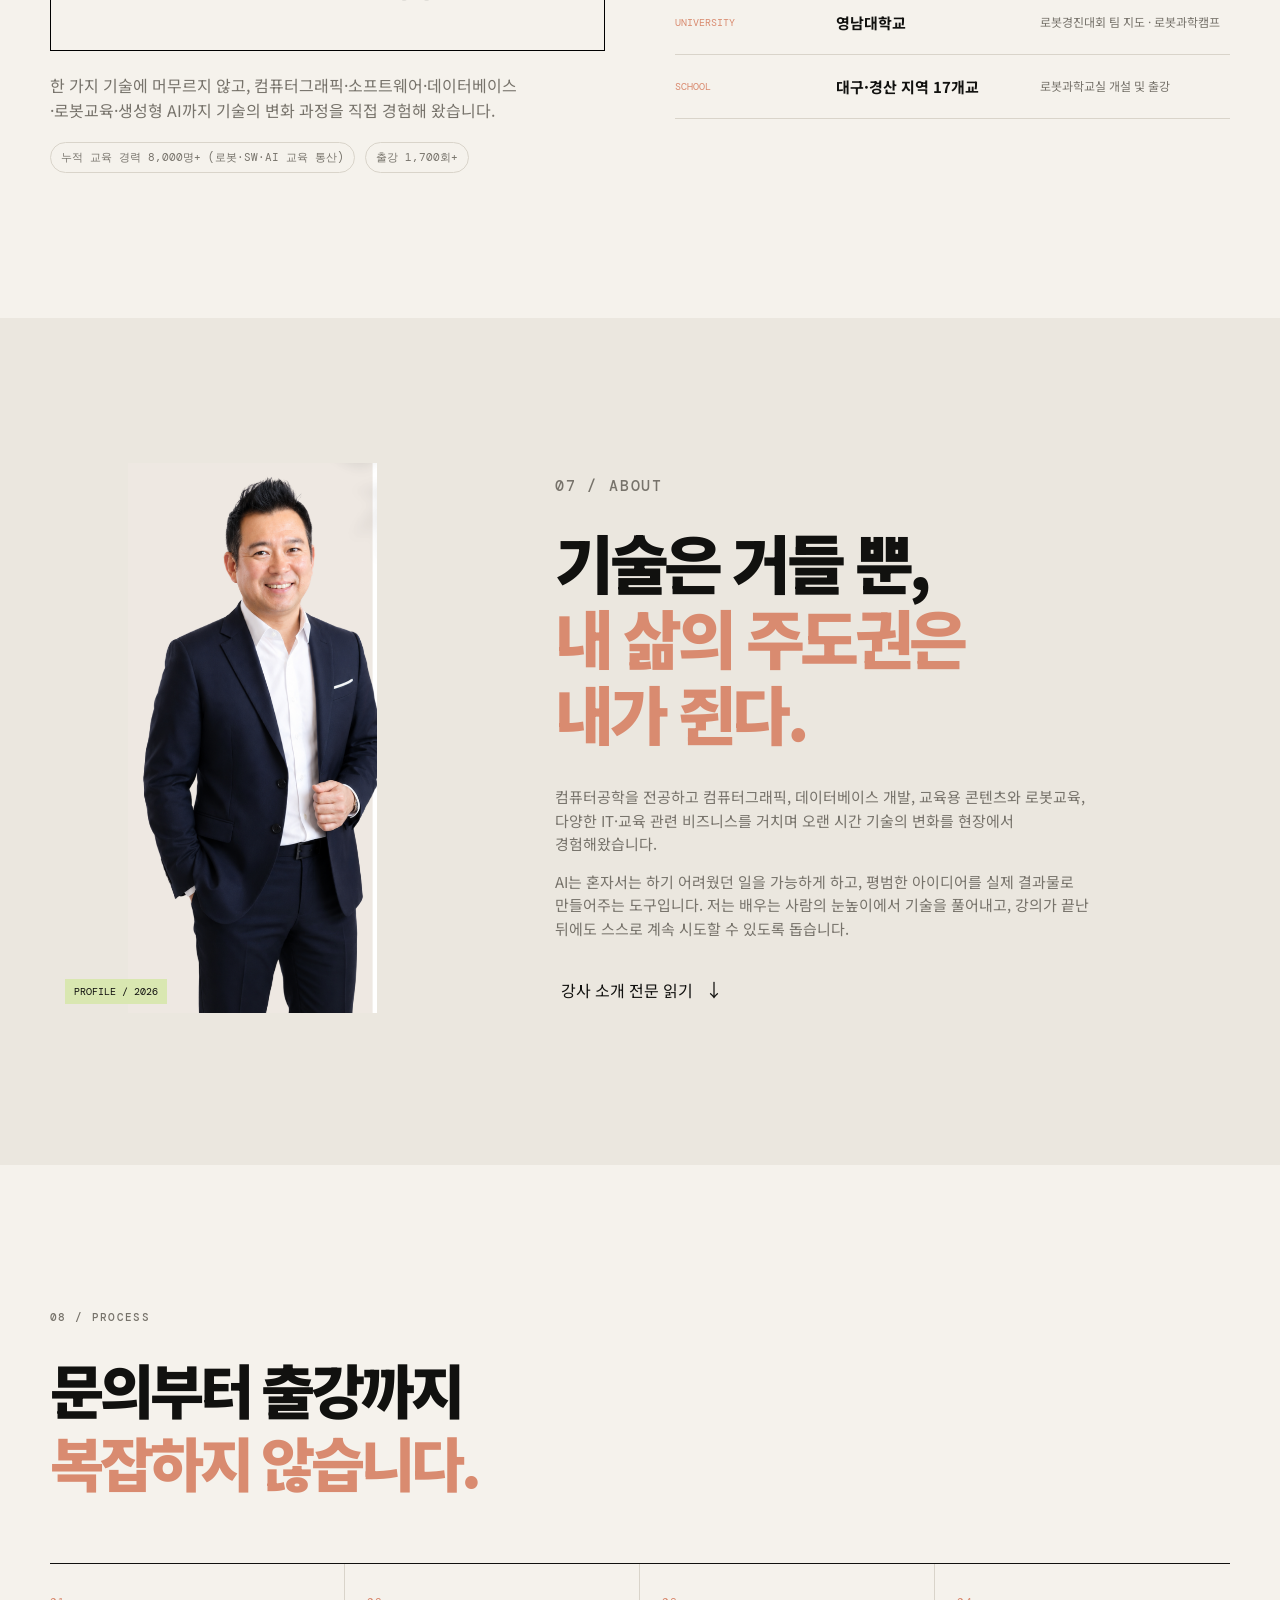
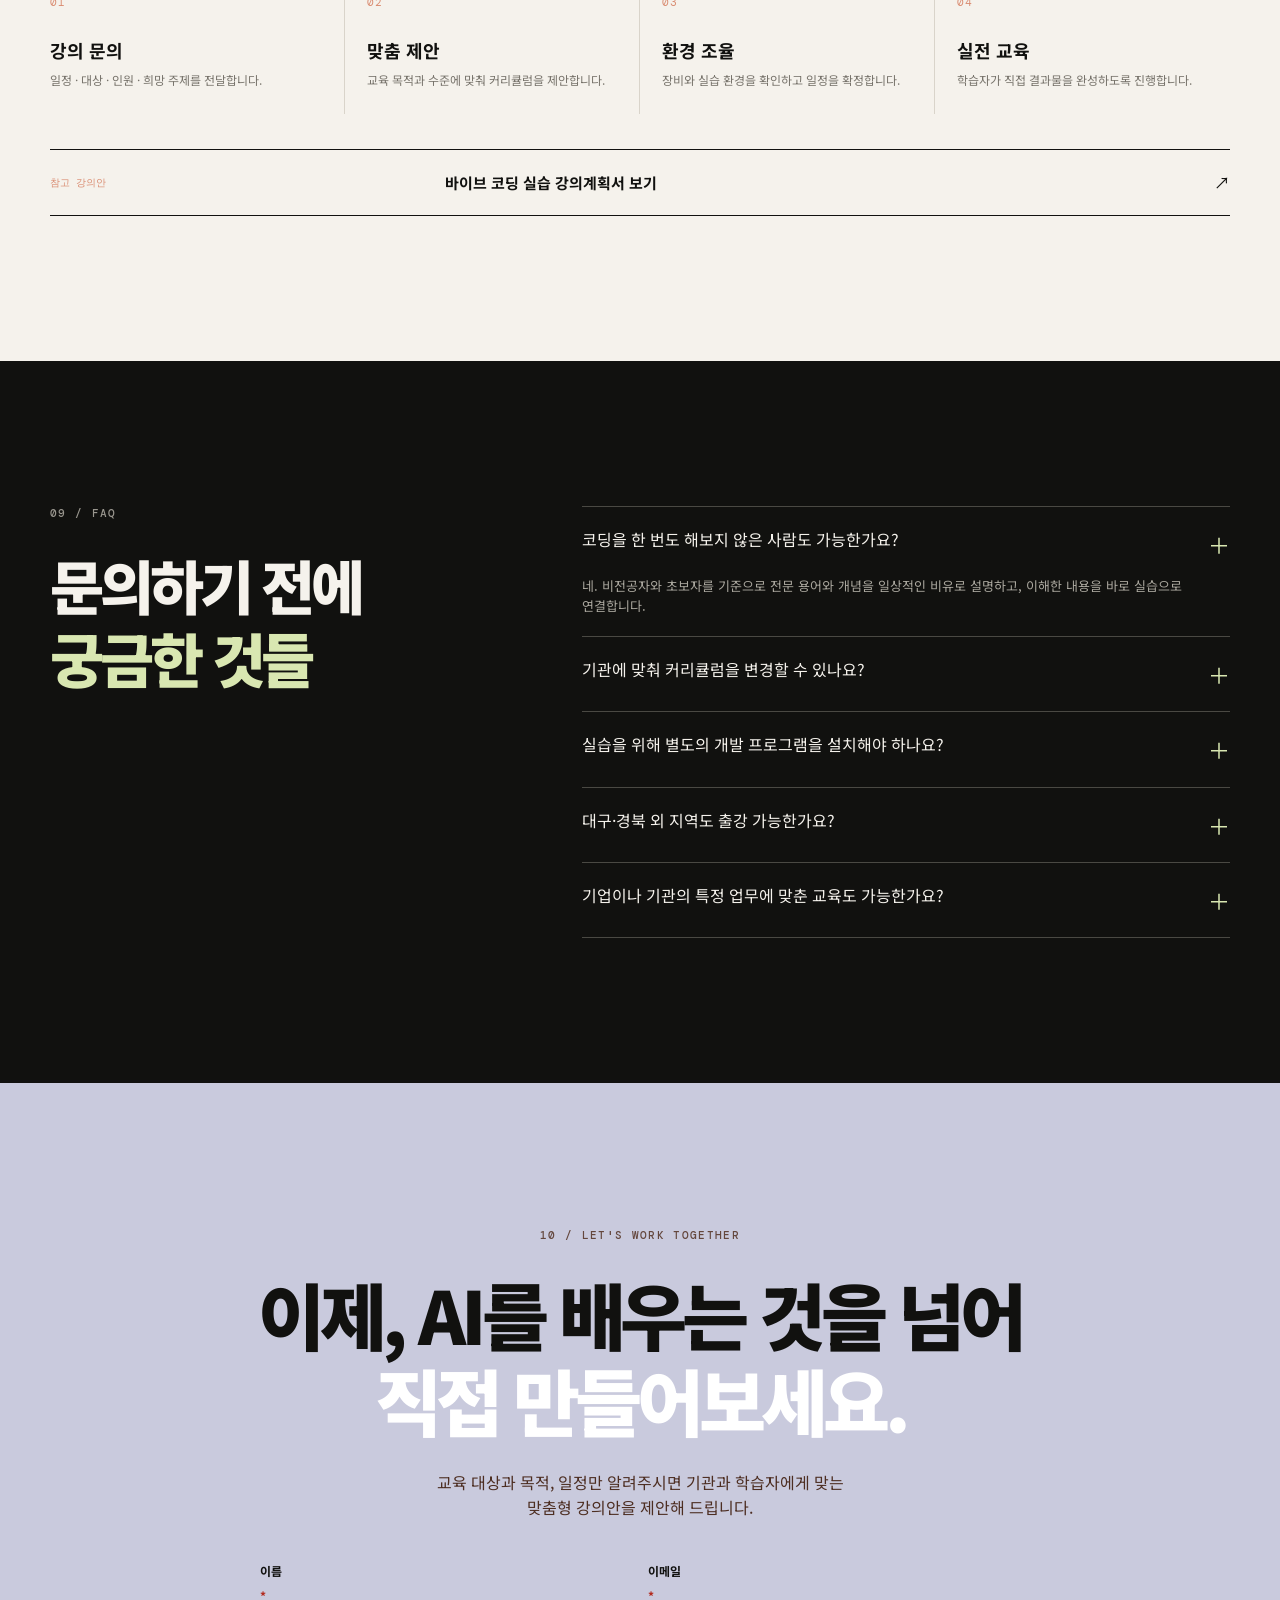
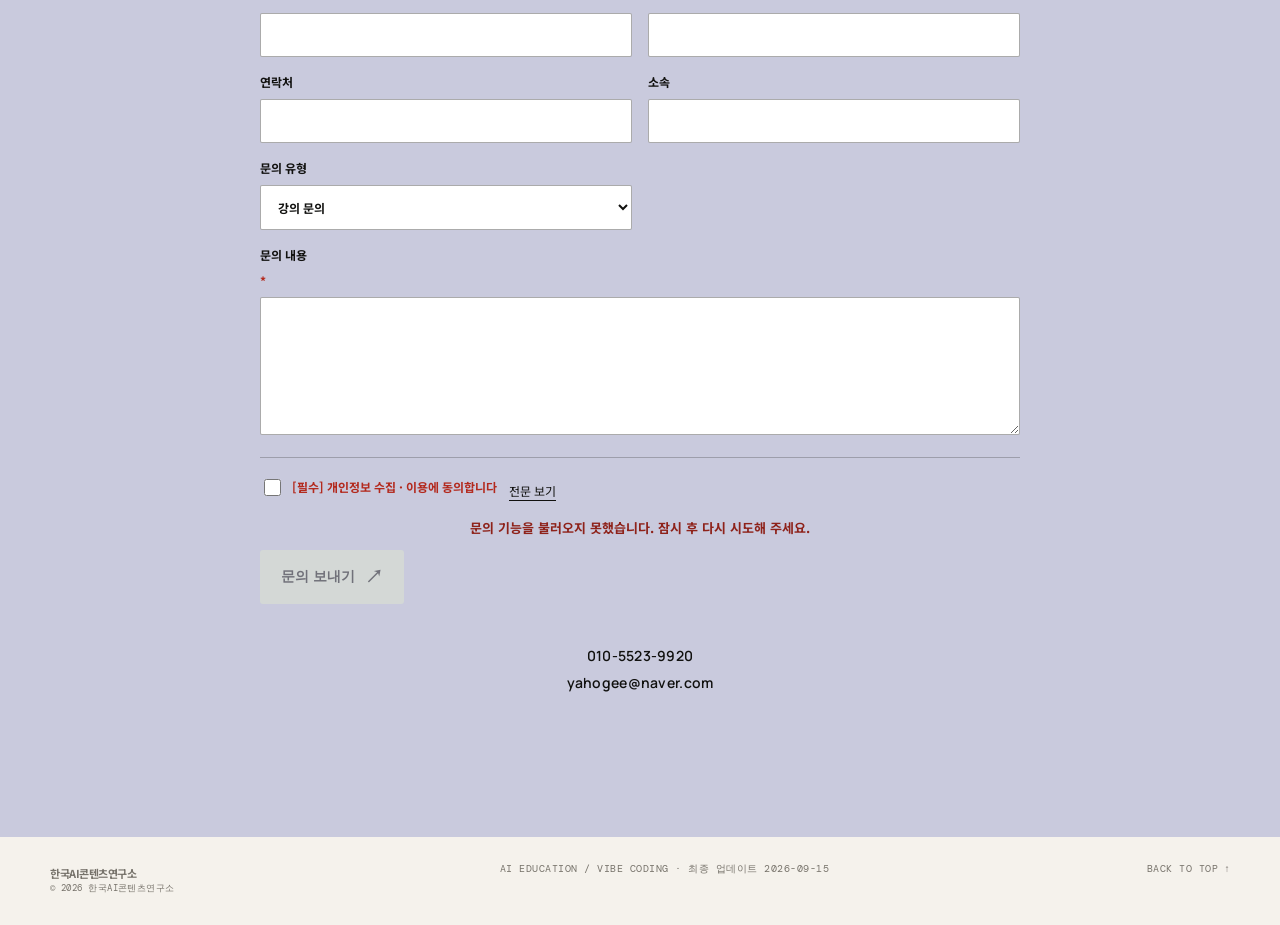
==== commit adafcad8: "Add update date, ContactPoint schema, image sizing, and trust stats - Show "최종 업데이트 2026-09-15" in t" ====
--- a/index.html
+++ b/index.html
@@ -28,6 +28,13 @@
           "@type": "Organization",
           "name": "한국AI콘텐츠연구소",
           "url": "https://hanconyeon.com/"
+        },
+        "dateModified": "2026-09-15",
+        "contactPoint": {
+          "@type": "ContactPoint",
+          "email": "yahogee@naver.com",
+          "telephone": "+82-10-5523-9920",
+          "contactType": "customer support"
         }
       }
     </script>
@@ -123,7 +130,7 @@
   </head>
   <body>
     <header class="site-header">
-      <a class="company-brand" href="https://hanconyeon.com/" target="_blank" rel="noopener"><img src="https://ai-homepage-prompt.vercel.app/logo.png" alt="한국AI콘텐츠연구소" onerror="this.style.display='none'" /><span><strong>한국AI콘텐츠연구소</strong><small>KOREA AI CONTENTS LAB</small></span></a>
+      <a class="company-brand" href="https://hanconyeon.com/" target="_blank" rel="noopener"><img src="https://ai-homepage-prompt.vercel.app/logo.png" alt="한국AI콘텐츠연구소" width="396" height="96" loading="lazy" onerror="this.style.display='none'" /><span><strong>한국AI콘텐츠연구소</strong><small>KOREA AI CONTENTS LAB</small></span></a>
       <a class="brand" href="#top" aria-label="정순오 홈">
         <span class="brand-mark">Y</span>
         <span>야호샘</span>
@@ -153,7 +160,7 @@
         </div>
         <div class="hero-visual reveal reveal-delay">
           <div class="visual-grid"></div>
-          <div class="portrait-frame"><img src="강사 프로필-정순오.png" alt="정순오 강사 프로필 사진" /></div>
+          <div class="portrait-frame"><img src="강사 프로필-정순오.png" alt="정순오 강사 프로필 사진" width="1080" height="1350" /></div>
           <div class="floating-note note-top"><span>01</span><strong>어려운 기술을<br />현실의 언어로</strong></div>
           <div class="floating-note note-bottom"><span class="pulse"></span> 직접 만들고, 바로 써먹는 수업</div>
           <div class="vertical-label">TECH IS A TOOL · LIFE IS YOURS</div>
@@ -203,9 +210,9 @@
         <article class="case-card reveal reveal-delay-2"><span class="case-label">CASE 03 / SCHOOL</span><h3>로봇·코딩<br />융합 교육</h3><div class="case-row"><span>문제</span><p>낯선 기술에 대한 두려움과 학습 흥미 저하</p></div><div class="case-row"><span>교육</span><p>피지컬 컴퓨팅과 SW를 결합한 참여형 교육</p></div><div class="case-outcome">17개교 로봇과학교실 운영 및 로봇경진대회 지도</div></article>
       </div></div></section>
 
-      <section class="trust section-shell section-pad"><div class="trust-heading reveal"><p class="eyebrow">06 / TRUST</p><h2>기술의 변화를 직접 경험하고,<br /><em>교육 현장에서 검증해 왔습니다.</em></h2></div><div class="trust-grid"><div class="trust-main reveal"><img src="프로필첨부이미지-컴에서로봇사람으로.png" alt="컴퓨터에서 로봇과 사람으로 이어지는 교육 여정" /><p>한 가지 기술에 머무르지 않고, 컴퓨터그래픽·소프트웨어·데이터베이스·로봇교육·생성형 AI까지 기술의 변화 과정을 직접 경험해 왔습니다.</p></div><div class="partner-list reveal"><div><span>EDUCATION PARTNER</span><strong>한국AI콘텐츠연구소</strong><small>AI 콘텐츠 및 생성형 AI 교육</small></div><div><span>UNIVERSITY</span><strong>계명대학교 산학협력관</strong><small>‘찾아오는 SW교육’ 출강</small></div><div><span>UNIVERSITY</span><strong>영남대학교</strong><small>로봇경진대회 팀 지도 · 로봇과학캠프</small></div><div><span>SCHOOL</span><strong>대구·경산 지역 17개교</strong><small>로봇과학교실 개설 및 출강</small></div></div></div></section>
-
-      <section class="about section-pad"><div class="section-shell about-grid"><div class="about-photo reveal"><img src="정순오_프로필사진.png" alt="정순오 강사" /><span>PROFILE / 2026</span></div><div class="about-copy reveal"><p class="eyebrow">07 / ABOUT</p><h2>기술은 거들 뿐,<br /><em>내 삶의 주도권은<br />내가 쥔다.</em></h2><p>컴퓨터공학을 전공하고 컴퓨터그래픽, 데이터베이스 개발, 교육용 콘텐츠와 로봇교육, 다양한 IT·교육 관련 비즈니스를 거치며 오랜 시간 기술의 변화를 현장에서 경험해왔습니다.</p><p>AI는 혼자서는 하기 어려웠던 일을 가능하게 하고, 평범한 아이디어를 실제 결과물로 만들어주는 도구입니다. 저는 배우는 사람의 눈높이에서 기술을 풀어내고, 강의가 끝난 뒤에도 스스로 계속 시도할 수 있도록 돕습니다.</p><button class="text-link about-toggle" type="button" aria-expanded="false" aria-controls="about-story">강사 소개 전문 읽기 <span>↓</span></button></div></div><div class="section-shell about-story" id="about-story" aria-hidden="true"></div></section>
+      <section class="trust section-shell section-pad"><div class="trust-heading reveal"><p class="eyebrow">06 / TRUST</p><h2>기술의 변화를 직접 경험하고,<br /><em>교육 현장에서 검증해 왔습니다.</em></h2></div><div class="trust-grid"><div class="trust-main reveal"><img src="프로필첨부이미지-컴에서로봇사람으로.png" alt="컴퓨터에서 로봇과 사람으로 이어지는 교육 여정" width="1354" height="292" loading="lazy" /><p>한 가지 기술에 머무르지 않고, 컴퓨터그래픽·소프트웨어·데이터베이스·로봇교육·생성형 AI까지 기술의 변화 과정을 직접 경험해 왔습니다.</p><div class="trust-stats hero-audience"><span>누적 교육 경력 8,000명+ (로봇·SW·AI 교육 통산)</span><span>출강 1,700회+</span></div></div><div class="partner-list reveal"><div><span>EDUCATION PARTNER</span><strong>한국AI콘텐츠연구소</strong><small>AI 콘텐츠 및 생성형 AI 교육</small></div><div><span>UNIVERSITY</span><strong>계명대학교 산학협력관</strong><small>‘찾아오는 SW교육’ 출강</small></div><div><span>UNIVERSITY</span><strong>영남대학교</strong><small>로봇경진대회 팀 지도 · 로봇과학캠프</small></div><div><span>SCHOOL</span><strong>대구·경산 지역 17개교</strong><small>로봇과학교실 개설 및 출강</small></div></div></div></section>
+
+      <section class="about section-pad"><div class="section-shell about-grid"><div class="about-photo reveal"><img src="정순오_프로필사진.png" alt="정순오 강사" width="490" height="1080" loading="lazy" /><span>PROFILE / 2026</span></div><div class="about-copy reveal"><p class="eyebrow">07 / ABOUT</p><h2>기술은 거들 뿐,<br /><em>내 삶의 주도권은<br />내가 쥔다.</em></h2><p>컴퓨터공학을 전공하고 컴퓨터그래픽, 데이터베이스 개발, 교육용 콘텐츠와 로봇교육, 다양한 IT·교육 관련 비즈니스를 거치며 오랜 시간 기술의 변화를 현장에서 경험해왔습니다.</p><p>AI는 혼자서는 하기 어려웠던 일을 가능하게 하고, 평범한 아이디어를 실제 결과물로 만들어주는 도구입니다. 저는 배우는 사람의 눈높이에서 기술을 풀어내고, 강의가 끝난 뒤에도 스스로 계속 시도할 수 있도록 돕습니다.</p><button class="text-link about-toggle" type="button" aria-expanded="false" aria-controls="about-story">강사 소개 전문 읽기 <span>↓</span></button></div></div><div class="section-shell about-story" id="about-story" aria-hidden="true"></div></section>
 
       <section class="process section-shell section-pad"><div class="section-intro reveal"><p class="eyebrow">08 / PROCESS</p><h2>문의부터 출강까지<br /><em>복잡하지 않습니다.</em></h2></div><div class="process-line"><article class="process-step reveal"><span>01</span><h3>강의 문의</h3><p>일정 · 대상 · 인원 · 희망 주제를 전달합니다.</p></article><article class="process-step reveal"><span>02</span><h3>맞춤 제안</h3><p>교육 목적과 수준에 맞춰 커리큘럼을 제안합니다.</p></article><article class="process-step reveal"><span>03</span><h3>환경 조율</h3><p>장비와 실습 환경을 확인하고 일정을 확정합니다.</p></article><article class="process-step reveal"><span>04</span><h3>실전 교육</h3><p>학습자가 직접 결과물을 완성하도록 진행합니다.</p></article></div><a class="resource-link reveal" href="강의계획서(바이브코딩)-수원시청-한콘연강사 정순오.pdf" target="_blank" rel="noreferrer"><span>참고 강의안</span><strong>바이브 코딩 실습 강의계획서 보기</strong><span>↗</span></a></section>
 
@@ -213,7 +220,7 @@
 
       <section class="cta section-pad" id="contact"><div class="section-shell cta-inner reveal"><p class="eyebrow">10 / LET'S WORK TOGETHER</p><h2>이제, AI를 배우는 것을 넘어<br /><em>직접 만들어보세요.</em></h2><p>교육 대상과 목적, 일정만 알려주시면 기관과 학습자에게 맞는<br />맞춤형 강의안을 제안해 드립니다.</p><form class="contact-form" id="contact-form"><div class="contact-form-grid"><label>이름 <span>*</span><input type="text" name="from_name" autocomplete="name" required /></label><label>이메일 <span>*</span><input type="email" name="from_email" autocomplete="email" required /></label><label>연락처<input type="tel" name="phone" autocomplete="tel" /></label><label>소속<input type="text" name="company" autocomplete="organization" /></label><label>문의 유형<select name="inquiry_type"><option value="강의 문의">강의 문의</option><option value="기업·기관 교육">기업·기관 교육</option><option value="소상공인 AI 교육">소상공인 AI 교육</option><option value="기타">기타</option></select></label><label class="contact-form-full">문의 내용 <span>*</span><textarea name="message" rows="6" required></textarea></label></div><div class="privacy-area"><label class="privacy-check"><input type="checkbox" name="privacy_agreed" value="동의함" required /><span>[필수] 개인정보 수집 · 이용에 동의합니다</span></label><button class="privacy-detail-toggle" type="button" aria-expanded="false" aria-controls="privacy-detail">전문 보기</button><div class="privacy-detail" id="privacy-detail" hidden><table><tbody><tr><th>수집 항목</th><td>이름, 이메일, 연락처, 소속</td></tr><tr><th>수집 · 이용 목적</th><td>문의 접수 및 답변 회신</td></tr><tr><th>보유 · 이용 기간</th><td>문의 처리 완료 후 1년 뒤 파기</td></tr><tr><th>동의 거부 권리</th><td>거부할 수 있으나 거부 시 문의 접수가 불가합니다</td></tr></tbody></table></div></div><p class="form-status" id="form-status" role="status" aria-live="polite"></p><button class="button button-light form-submit" type="submit" disabled>문의 보내기 <span>↗</span></button></form><div class="contact-info"><a href="tel:01055239920">010-5523-9920</a><a href="mailto:yahogee@naver.com">yahogee@naver.com</a></div></div></section>
     </main>
-    <footer class="site-footer section-shell"><a class="company-footer" href="https://hanconyeon.com/" target="_blank" rel="noopener"><img src="https://ai-homepage-prompt.vercel.app/logo.png" alt="한국AI콘텐츠연구소" onerror="this.style.display='none'" /><span><strong>한국AI콘텐츠연구소</strong><small>© 2026 한국AI콘텐츠연구소</small></span></a><span>AI EDUCATION / VIBE CODING</span><a href="#top">BACK TO TOP ↑</a></footer>
+    <footer class="site-footer section-shell"><a class="company-footer" href="https://hanconyeon.com/" target="_blank" rel="noopener"><img src="https://ai-homepage-prompt.vercel.app/logo.png" alt="한국AI콘텐츠연구소" width="396" height="96" loading="lazy" onerror="this.style.display='none'" /><span><strong>한국AI콘텐츠연구소</strong><small>© 2026 한국AI콘텐츠연구소</small></span></a><span>AI EDUCATION / VIBE CODING · 최종 업데이트 2026-09-15</span><a href="#top">BACK TO TOP ↑</a></footer>
     <script src="https://cdn.jsdelivr.net/npm/@emailjs/browser@4/dist/email.min.js"></script>
     <script src="script.js"></script>
   </body>
--- a/styles-overrides.css
+++ b/styles-overrides.css
@@ -34,6 +34,7 @@
 .case-row p{color:#e3ebe5}
 .case-outcome{background:var(--lime);color:#25312b}
 .trust-main img{object-fit:contain;background:transparent;mix-blend-mode:multiply;filter:grayscale(1) contrast(1.2);}
+.trust-stats{margin-top:20px}
 .about-photo img{object-fit:contain;object-position:center bottom;background:var(--cream);filter:none}
 .cta{background:#c9cadd}
 .cta .eyebrow{color:#64473d}
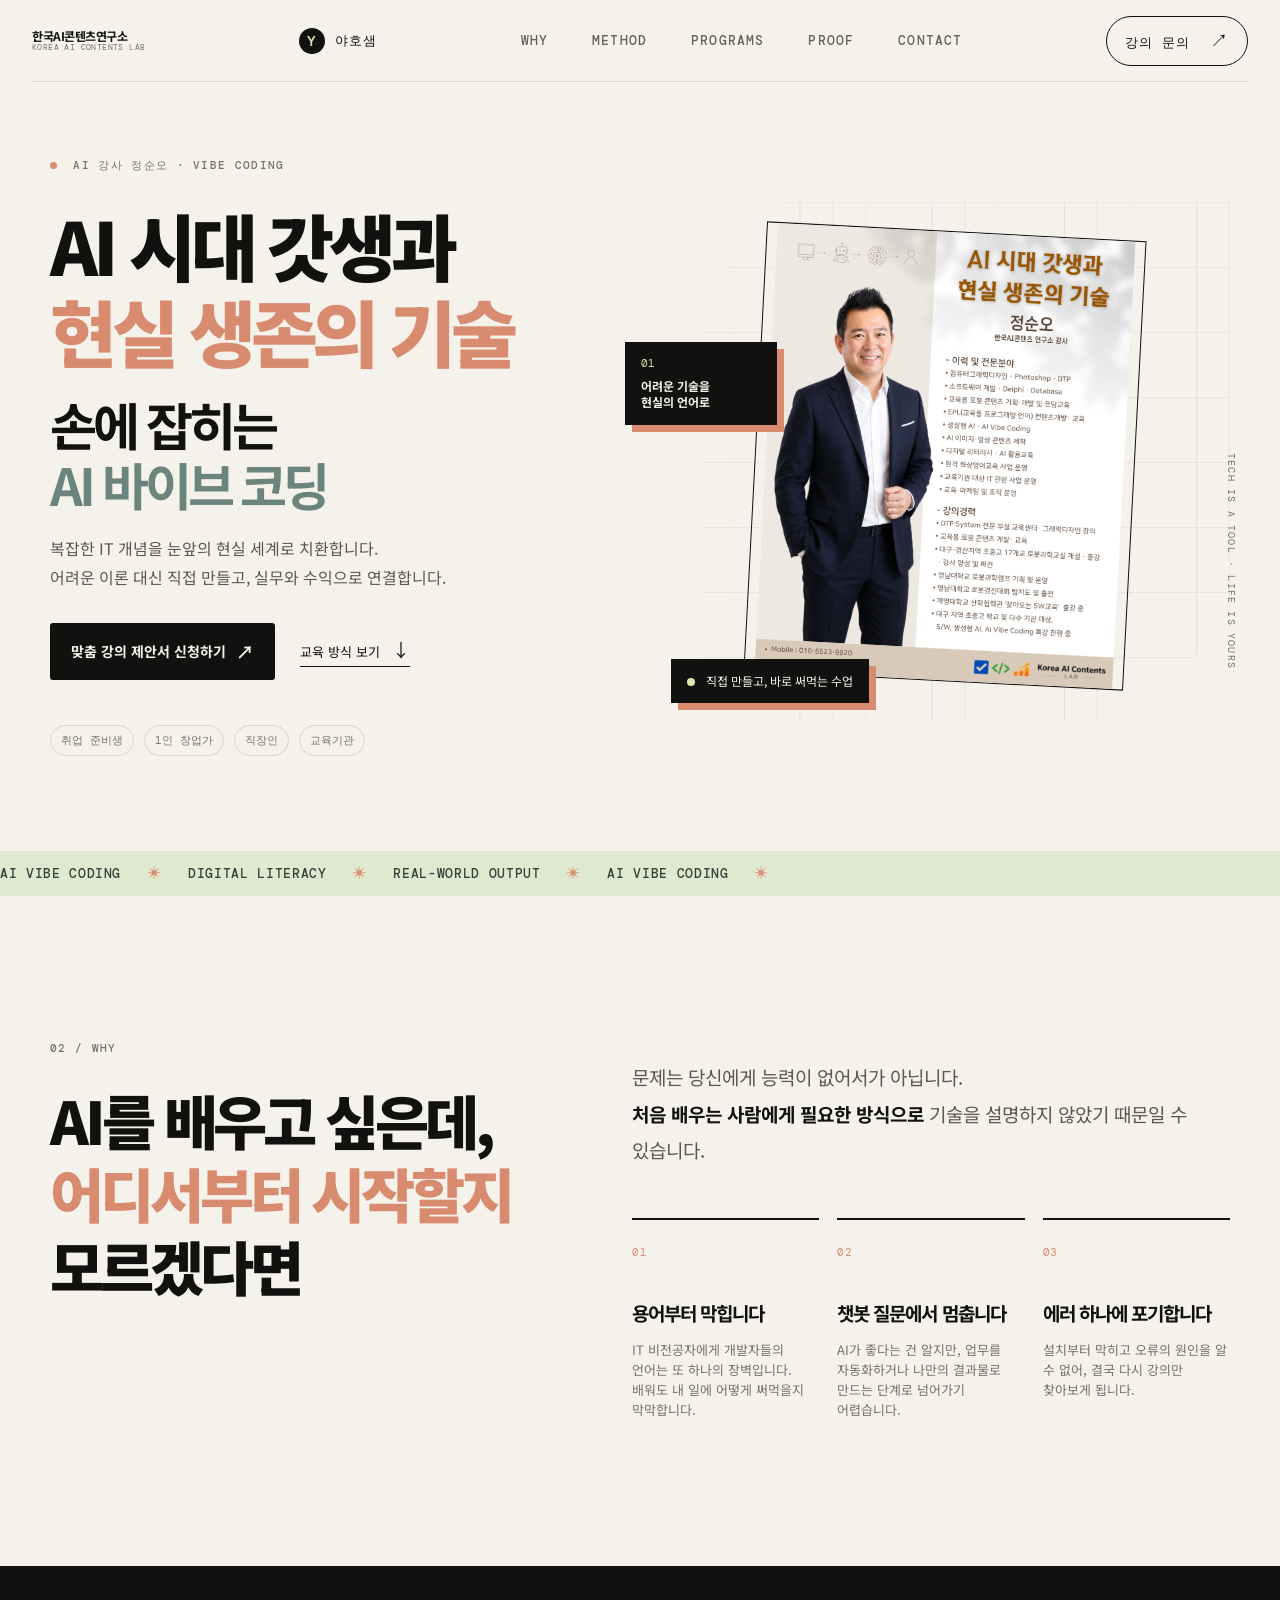
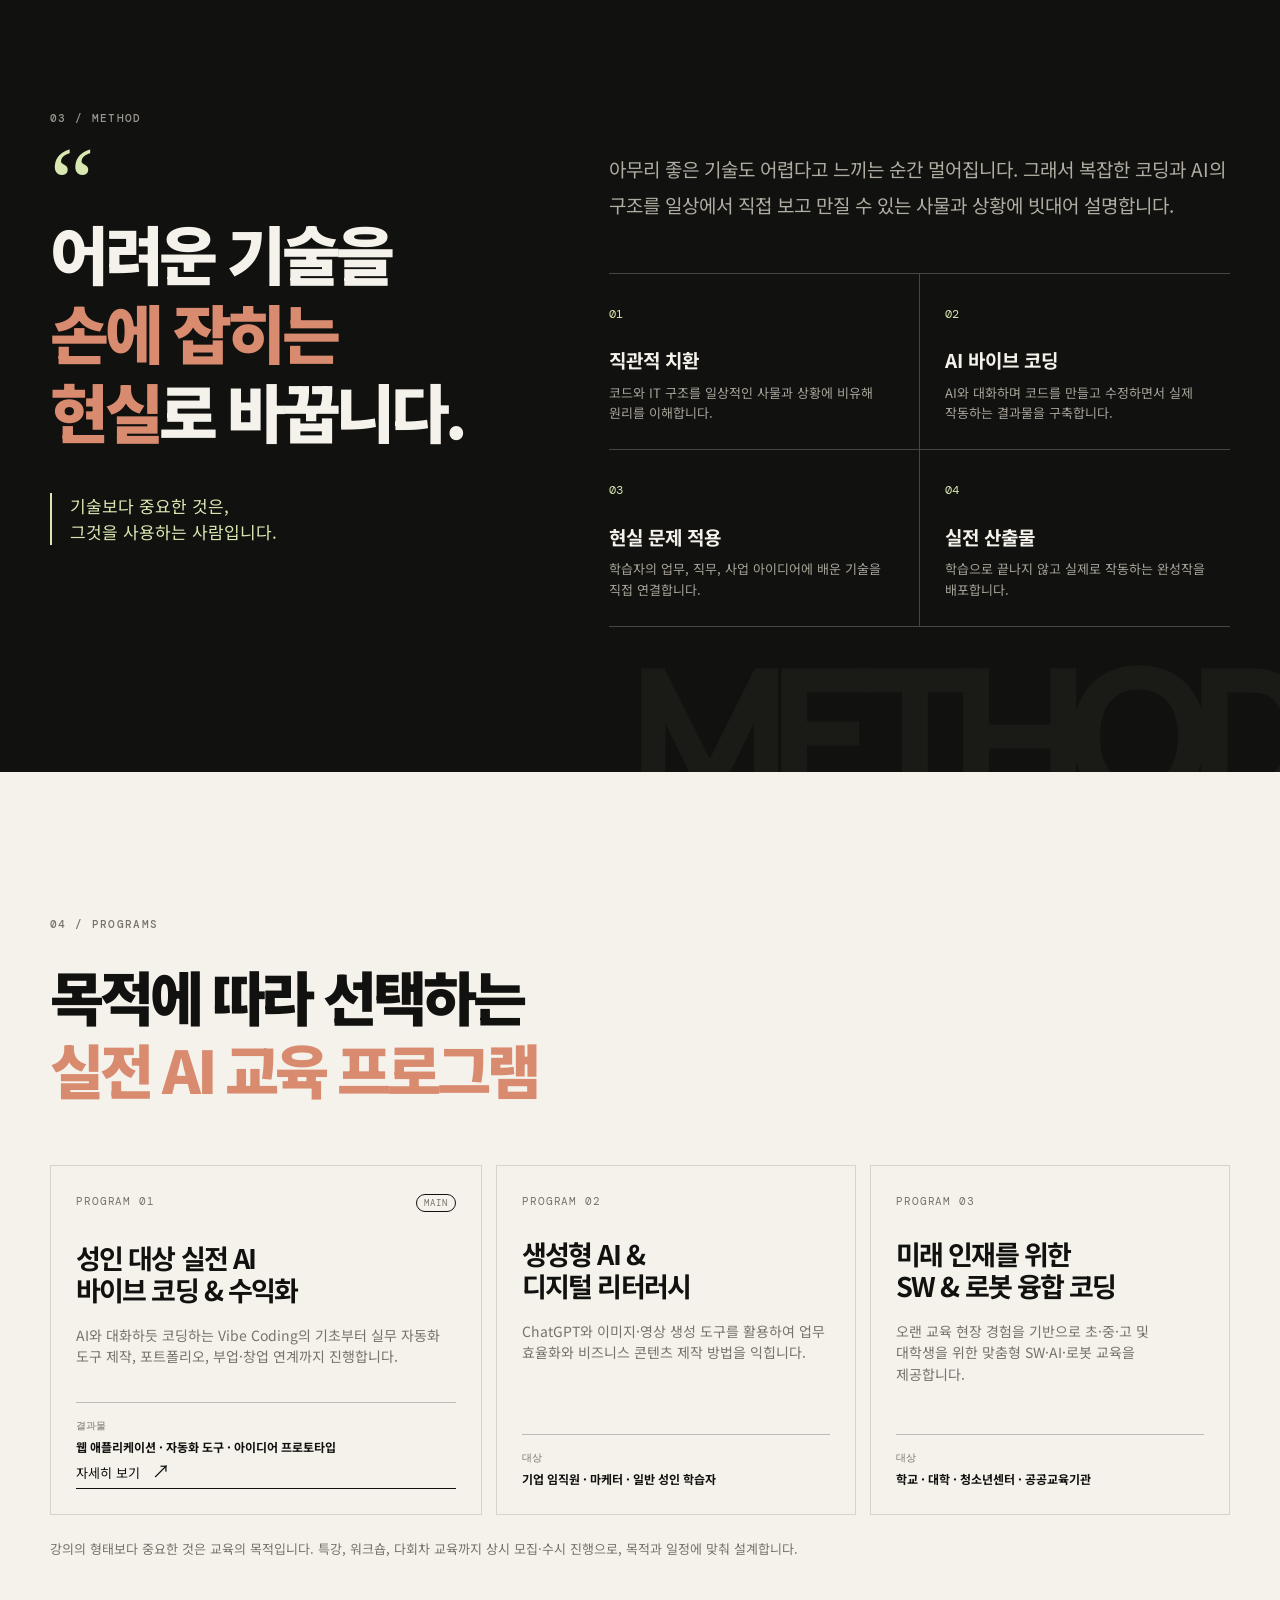
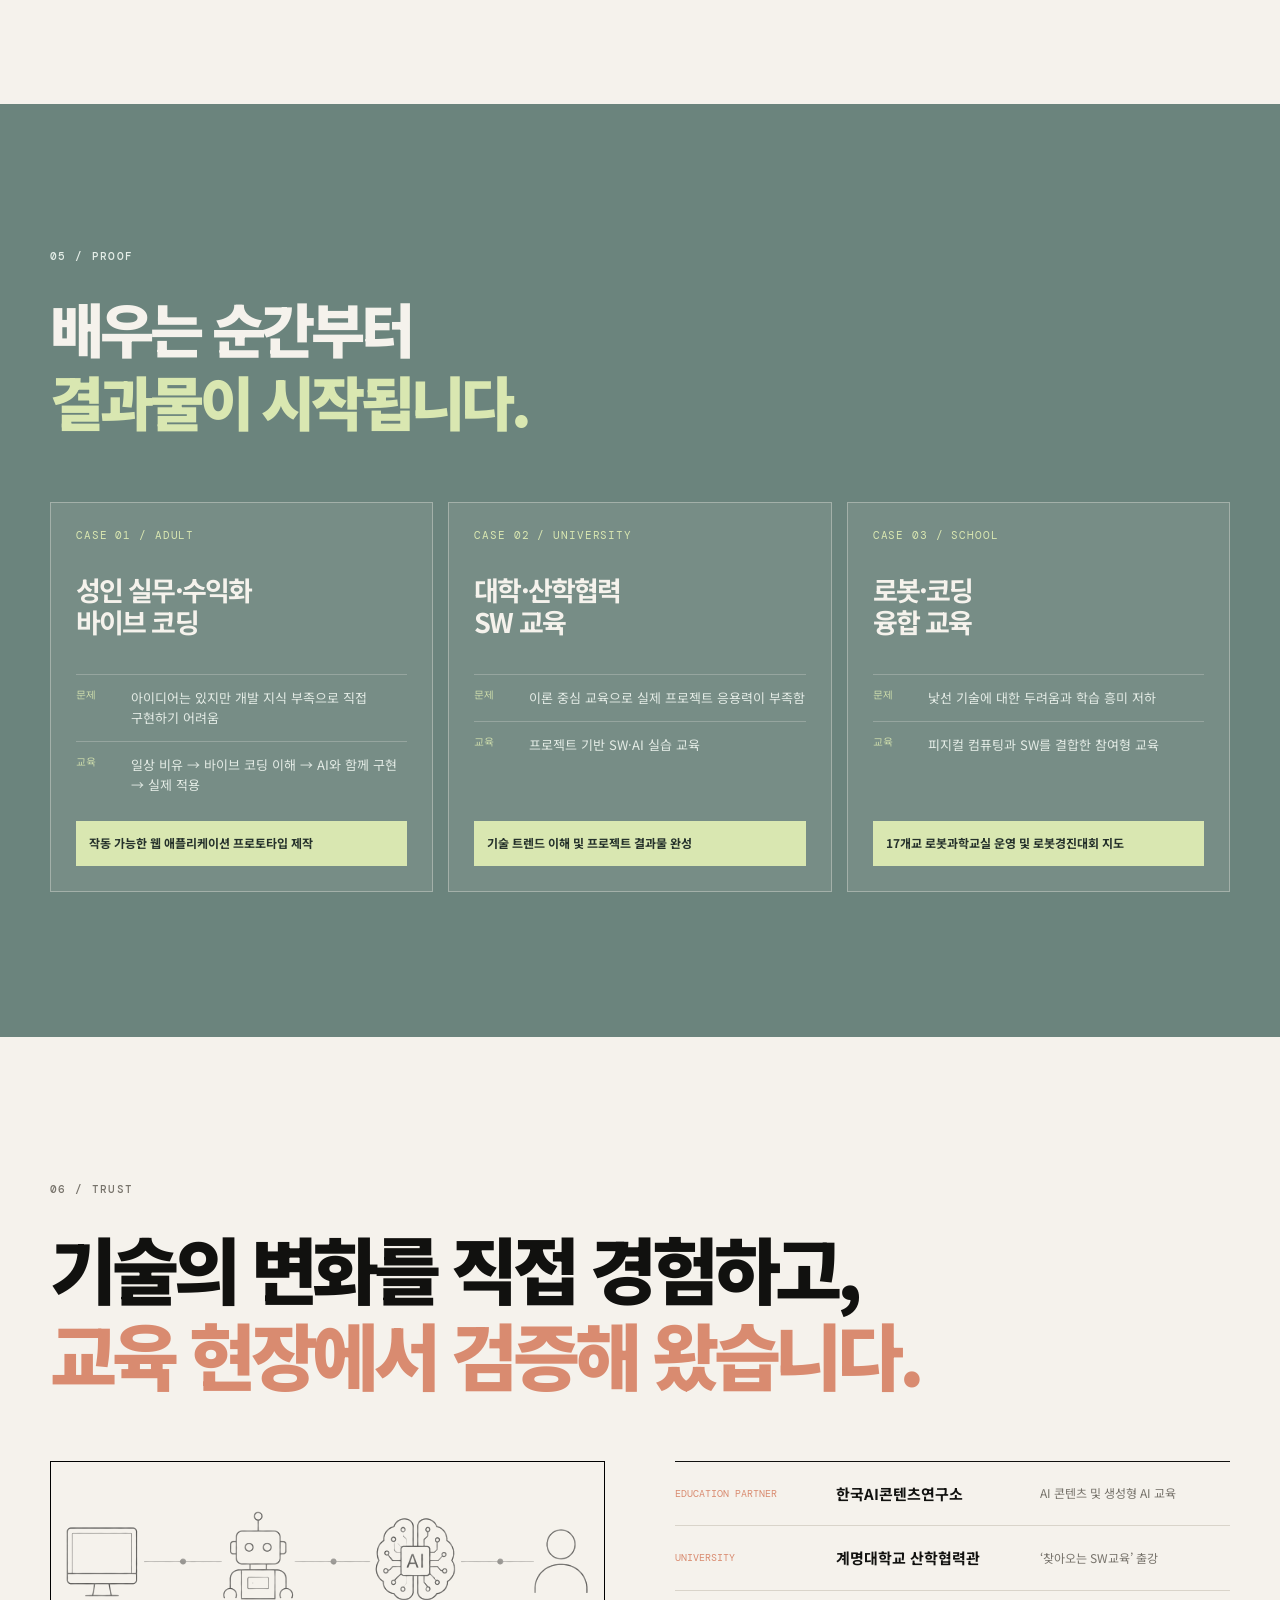
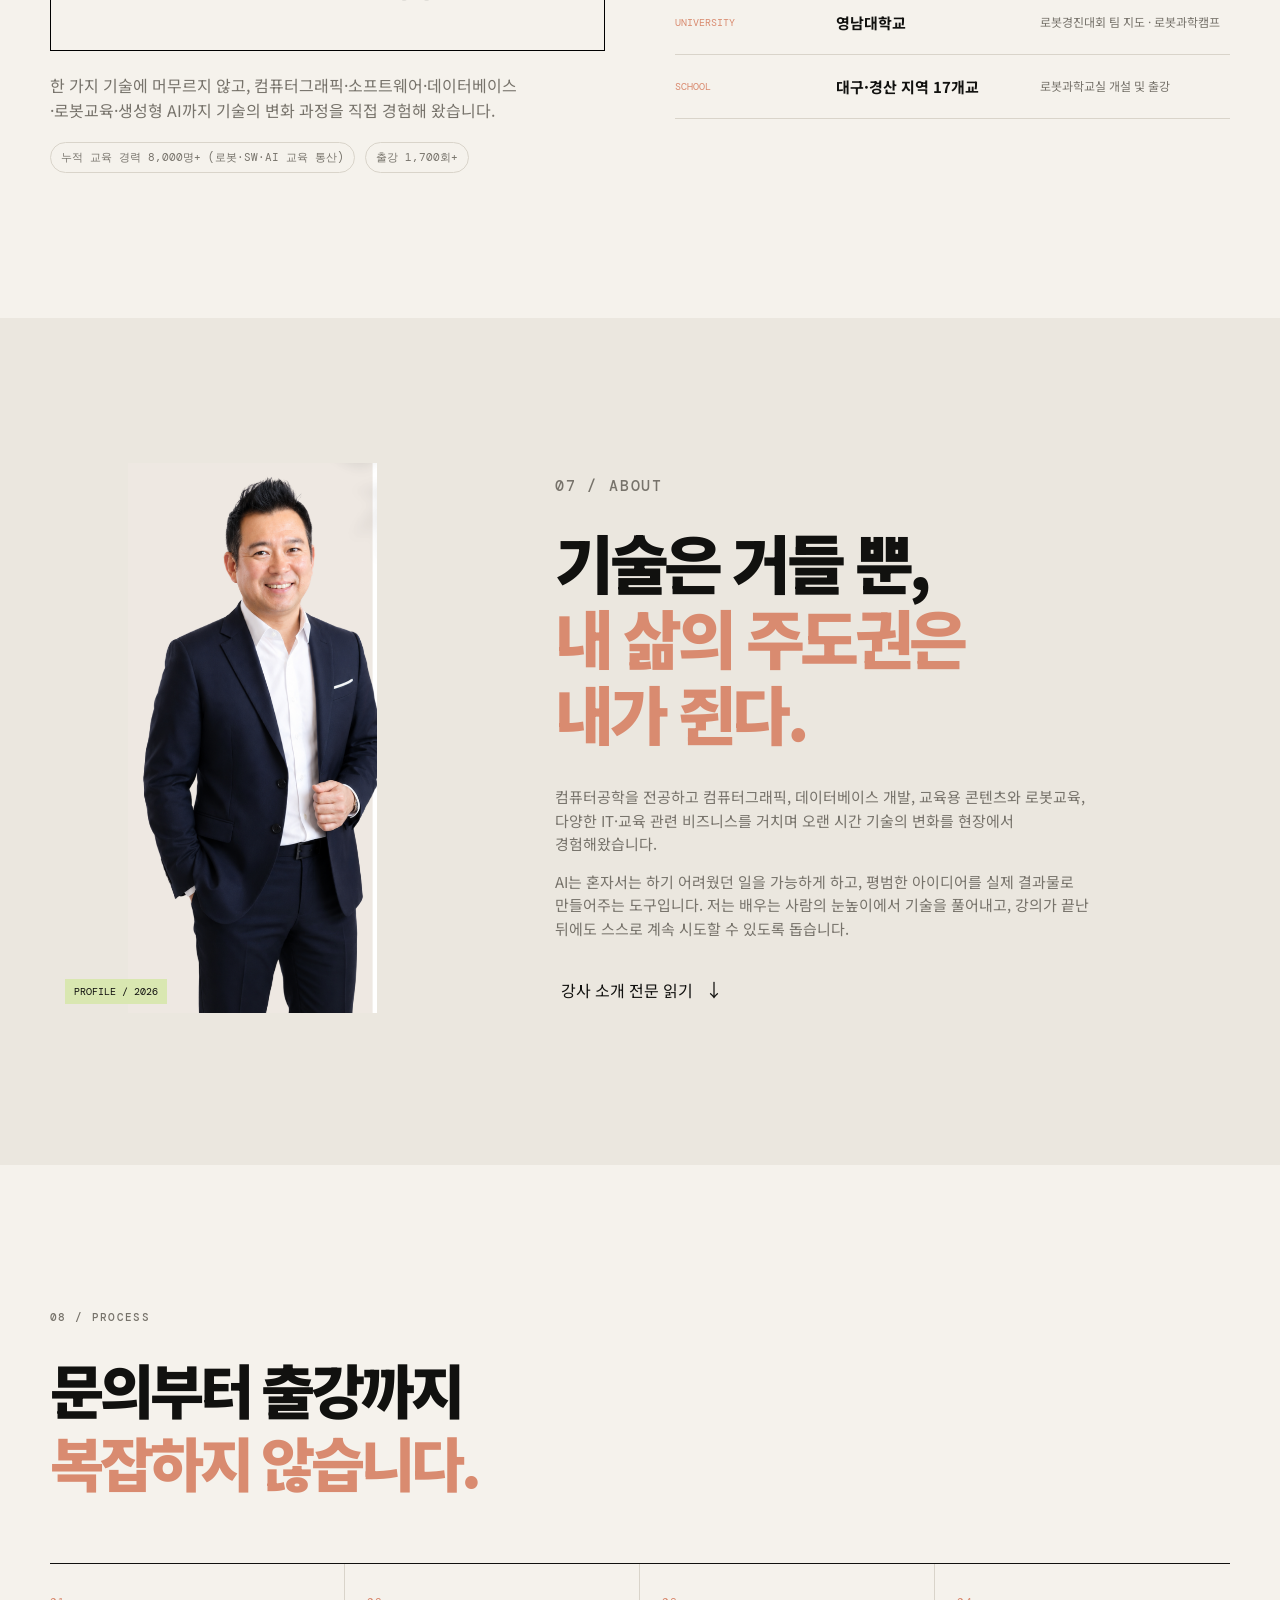
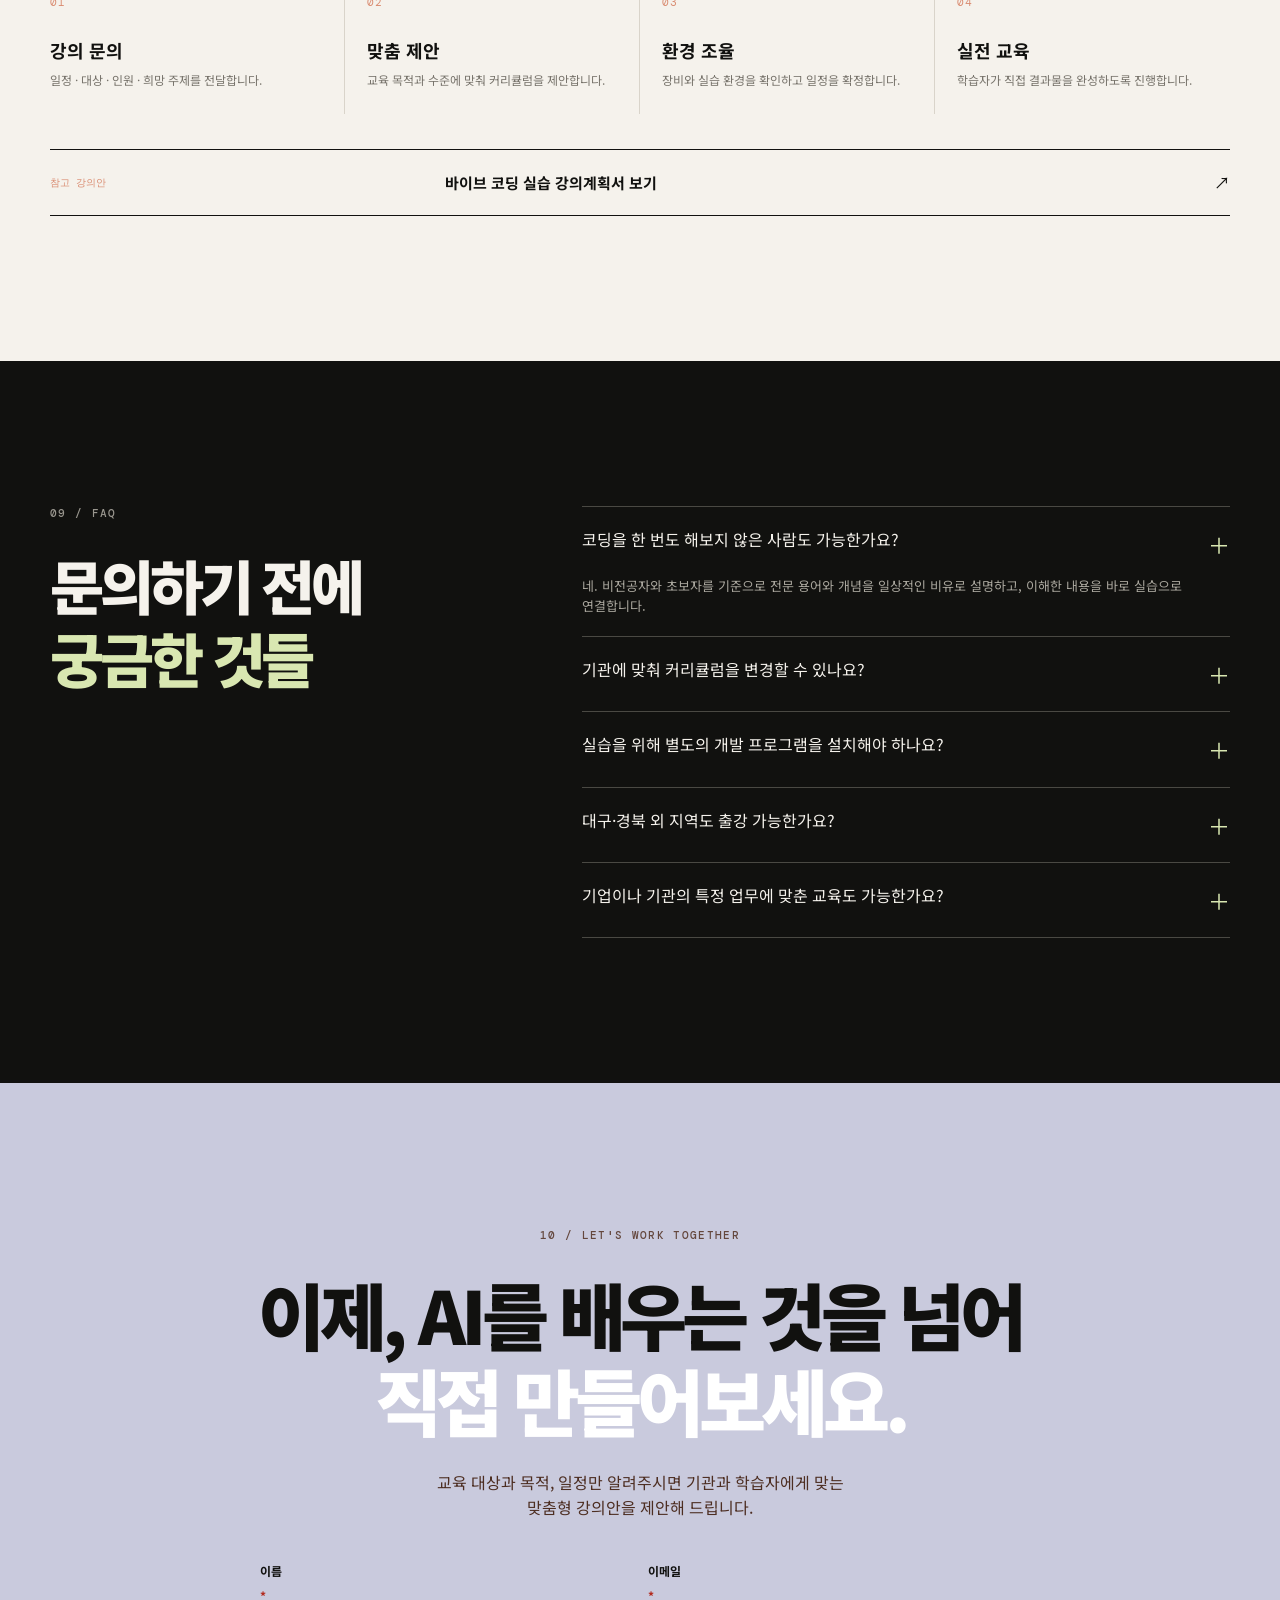
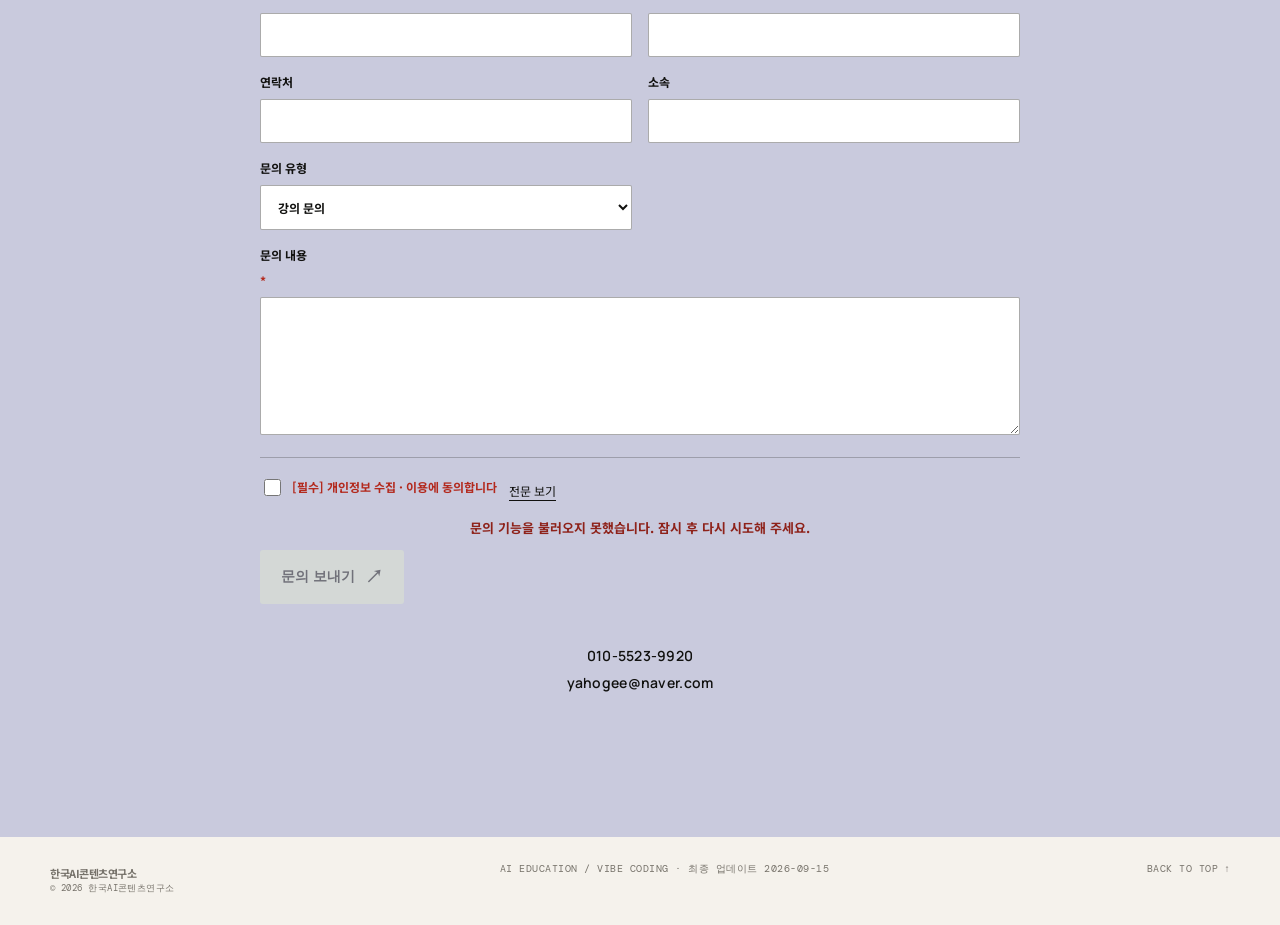
==== commit aa4bd993: "Add course-adult.html and structure instructor career history - New course-adult.html for PROGRAM 01" ====
--- a/index.html
+++ b/index.html
@@ -41,8 +41,8 @@
     <!--
       Course 구조화 데이터: PROGRAMS 섹션(#programs)의 프로그램 카드 3개를 각각 강좌(Course)로 인식시키기 위한 스키마.
       provider는 위 Person 스키마를 @id로 참조(중복 입력 없이 동일 인물임을 명시).
-      현재는 과정별 개별 페이지가 없어 url을 전부 #programs로 통일함 — 추후 개별 페이지(예: course-adult.html)가
-      생기면 이 3개 스키마의 url을 각 페이지 주소로 분리할 것.
+      PROGRAM 01(성인 대상)은 개별 페이지(course-adult.html)가 생겨 url을 그쪽으로 분리함.
+      PROGRAM 02·03은 아직 개별 페이지가 없어 url을 #programs로 유지 — 페이지가 생기면 그때 각각 분리할 것.
     -->
     <script type="application/ld+json">
       {
@@ -51,7 +51,7 @@
         "name": "성인 대상 실전 AI 바이브 코딩 & 수익화",
         "description": "AI와 대화하듯 코딩하는 Vibe Coding의 기초부터 실무 자동화 도구 제작, 포트폴리오, 부업·창업 연계까지 진행합니다.",
         "provider": { "@type": "Person", "@id": "https://yahosam.vercel.app/#person" },
-        "url": "https://yahosam.vercel.app/#programs"
+        "url": "https://yahosam.vercel.app/course-adult.html"
       }
     </script>
     <script type="application/ld+json">
@@ -197,7 +197,7 @@
       <section class="section-shell section-pad programs" id="programs">
         <div class="section-intro reveal"><p class="eyebrow">04 / PROGRAMS</p><h2>목적에 따라 선택하는<br /><em>실전 AI 교육 프로그램</em></h2></div>
         <div class="program-list">
-          <article class="program-card program-feature reveal"><div class="program-meta"><span>PROGRAM 01</span><span class="program-tag">MAIN</span></div><h3>성인 대상 실전 AI<br />바이브 코딩 & 수익화</h3><p>AI와 대화하듯 코딩하는 Vibe Coding의 기초부터 실무 자동화 도구 제작, 포트폴리오, 부업·창업 연계까지 진행합니다.</p><div class="program-result"><span>결과물</span><strong>웹 애플리케이션 · 자동화 도구 · 아이디어 프로토타입</strong></div></article>
+          <article class="program-card program-feature reveal"><div class="program-meta"><span>PROGRAM 01</span><span class="program-tag">MAIN</span></div><h3>성인 대상 실전 AI<br />바이브 코딩 & 수익화</h3><p>AI와 대화하듯 코딩하는 Vibe Coding의 기초부터 실무 자동화 도구 제작, 포트폴리오, 부업·창업 연계까지 진행합니다.</p><div class="program-result"><span>결과물</span><strong>웹 애플리케이션 · 자동화 도구 · 아이디어 프로토타입</strong></div><a class="text-link" href="course-adult.html">자세히 보기 <span>↗</span></a></article>
           <article class="program-card reveal"><div class="program-meta"><span>PROGRAM 02</span></div><h3>생성형 AI &<br />디지털 리터러시</h3><p>ChatGPT와 이미지·영상 생성 도구를 활용하여 업무 효율화와 비즈니스 콘텐츠 제작 방법을 익힙니다.</p><div class="program-result"><span>대상</span><strong>기업 임직원 · 마케터 · 일반 성인 학습자</strong></div></article>
           <article class="program-card reveal"><div class="program-meta"><span>PROGRAM 03</span></div><h3>미래 인재를 위한<br />SW & 로봇 융합 코딩</h3><p>오랜 교육 현장 경험을 기반으로 초·중·고 및 대학생을 위한 맞춤형 SW·AI·로봇 교육을 제공합니다.</p><div class="program-result"><span>대상</span><strong>학교 · 대학 · 청소년센터 · 공공교육기관</strong></div></article>
         </div>
--- a/styles-overrides.css
+++ b/styles-overrides.css
@@ -43,6 +43,11 @@
 .contact-info{flex-direction:column;align-items:center;gap:8px;font:600 14px 'Manrope','Noto Sans KR',sans-serif;letter-spacing:.02em}
 .contact-info a{text-decoration:none}
 .resource-link strong{word-break:keep-all}
+
+/* 과정별 개별 페이지(예: course-adult.html)의 커리큘럼/목표 목록을 본문 단락과 어울리는 스타일로 정리 */
+.article-block ul{margin:0 0 22px;padding-left:20px;color:#5d5952;font-size:16px;line-height:1.9}
+.article-block ul li{margin-bottom:8px}
+.article-block ul li::marker{color:var(--orange)}
 
 /* 소개 전문을 클릭한 자리 아래에서 부드럽게 펼치고 접습니다. */
 .about-toggle{background:none;border:0;font:inherit;cursor:pointer;color:inherit}
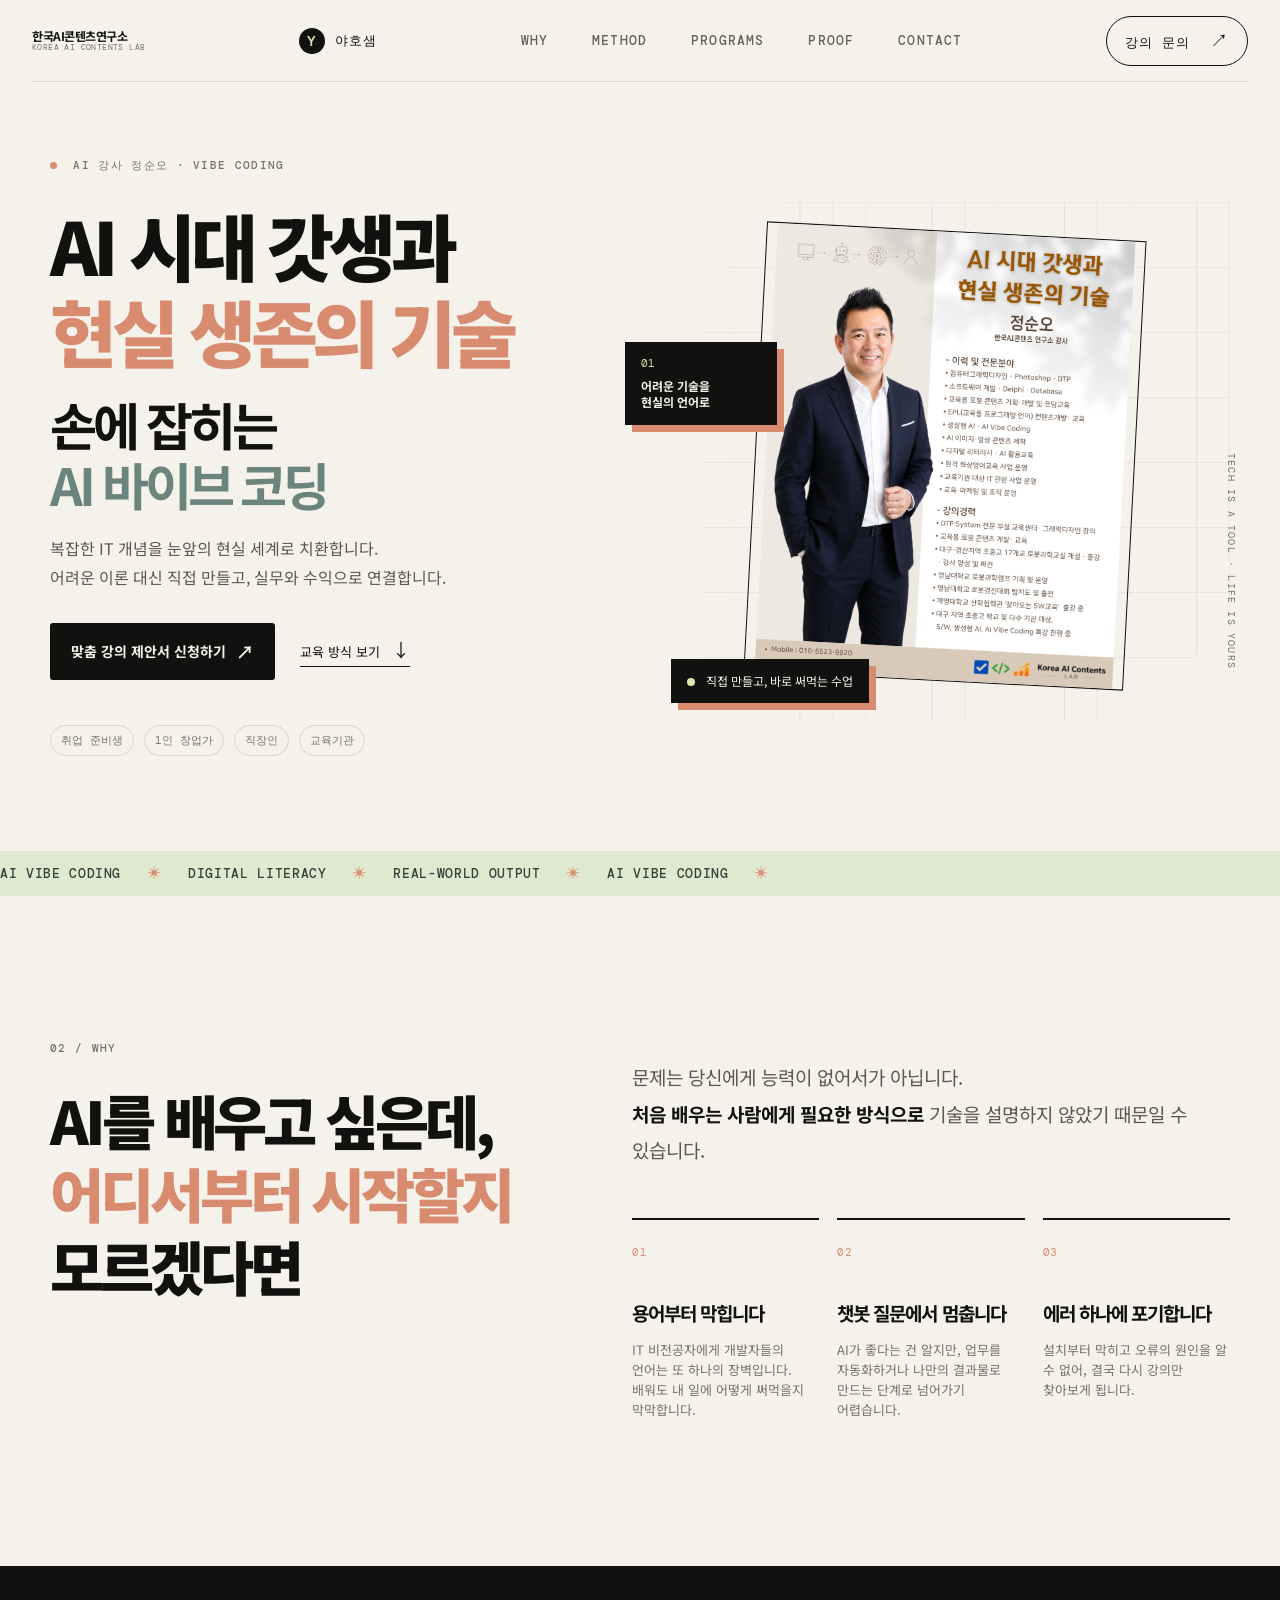
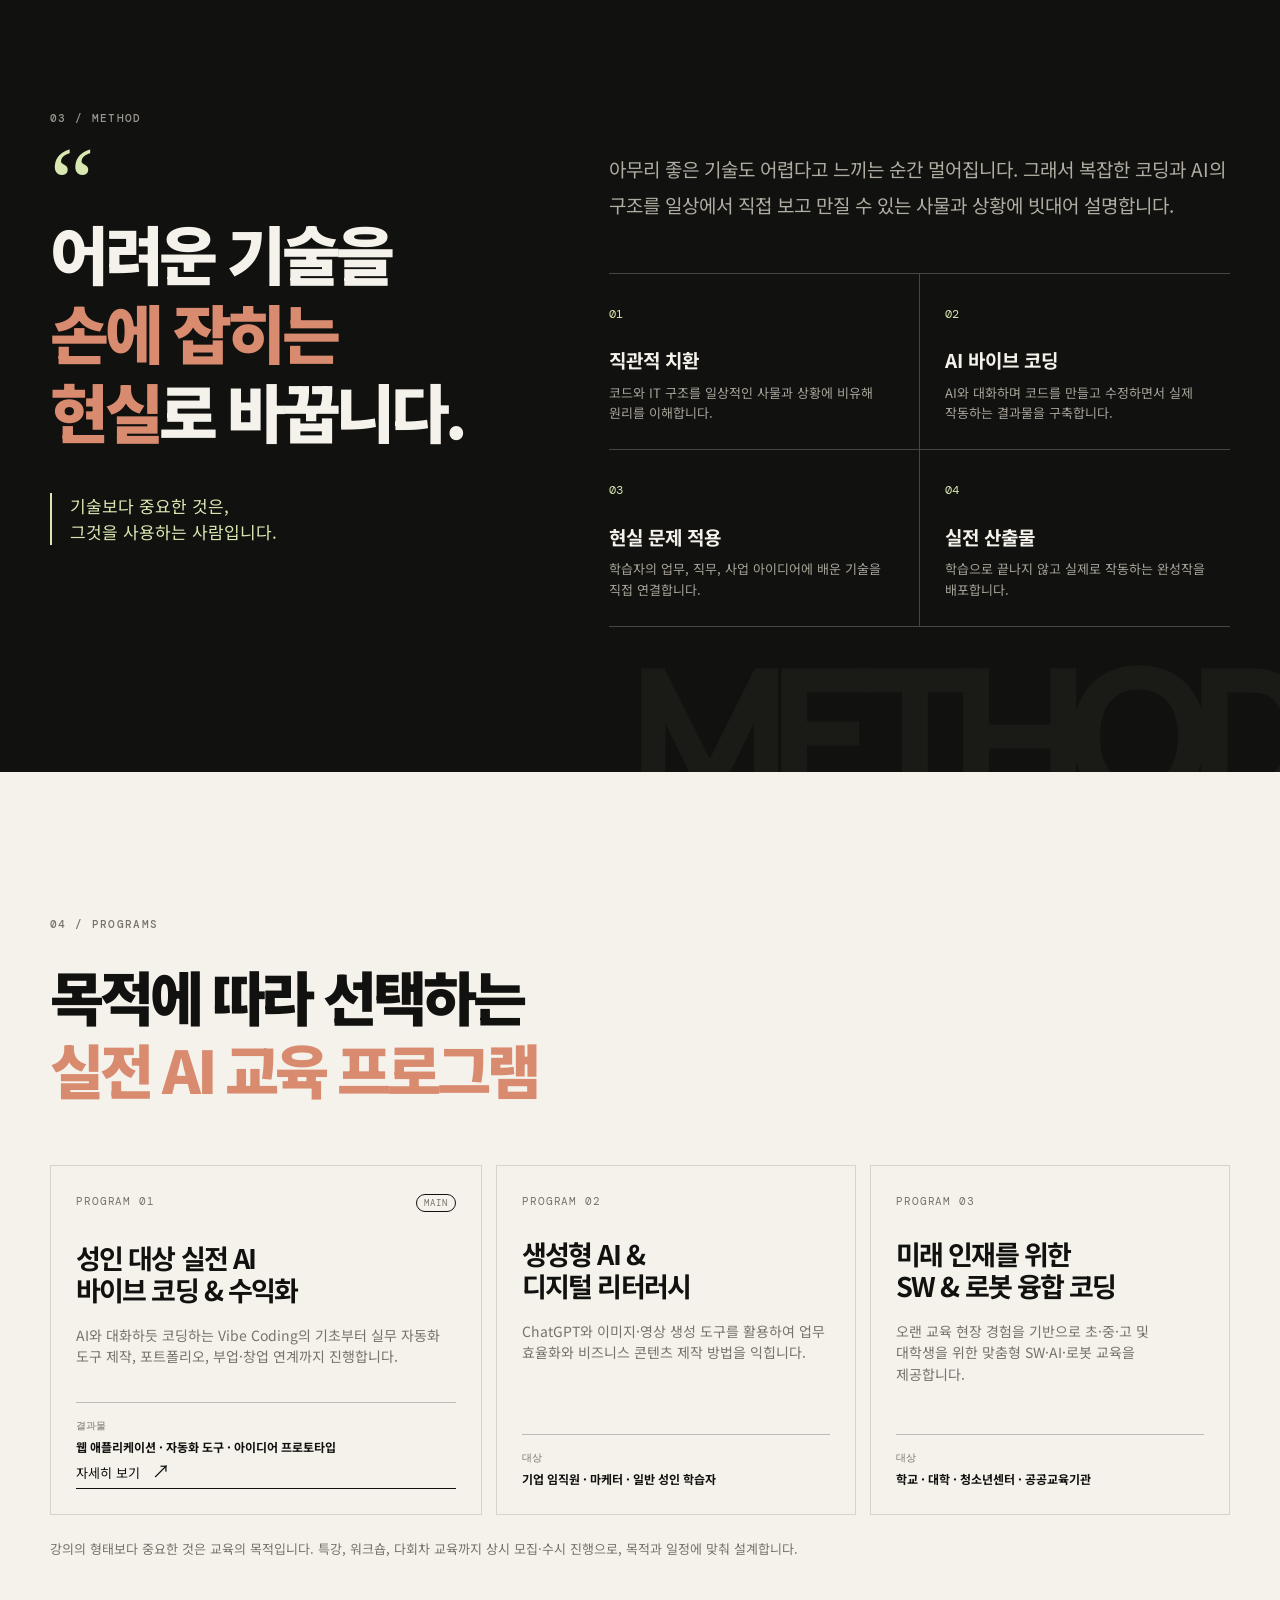
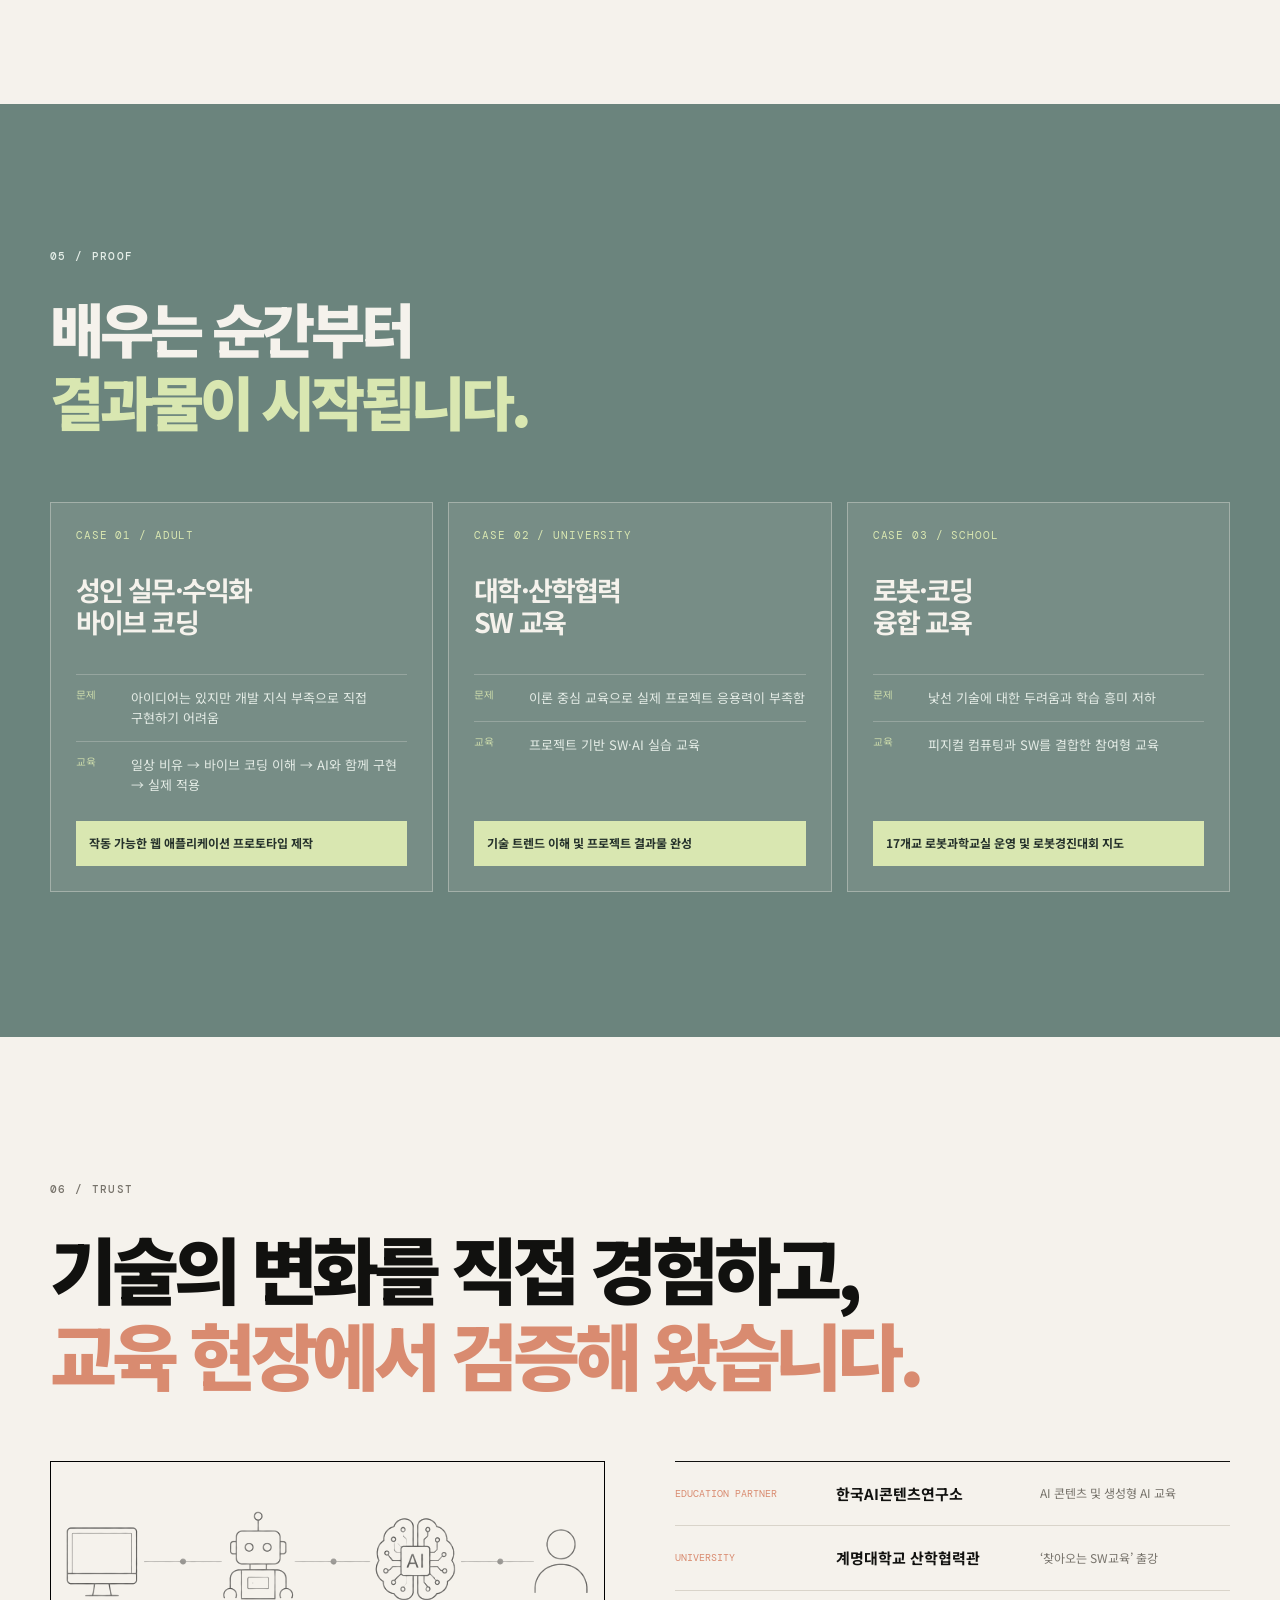
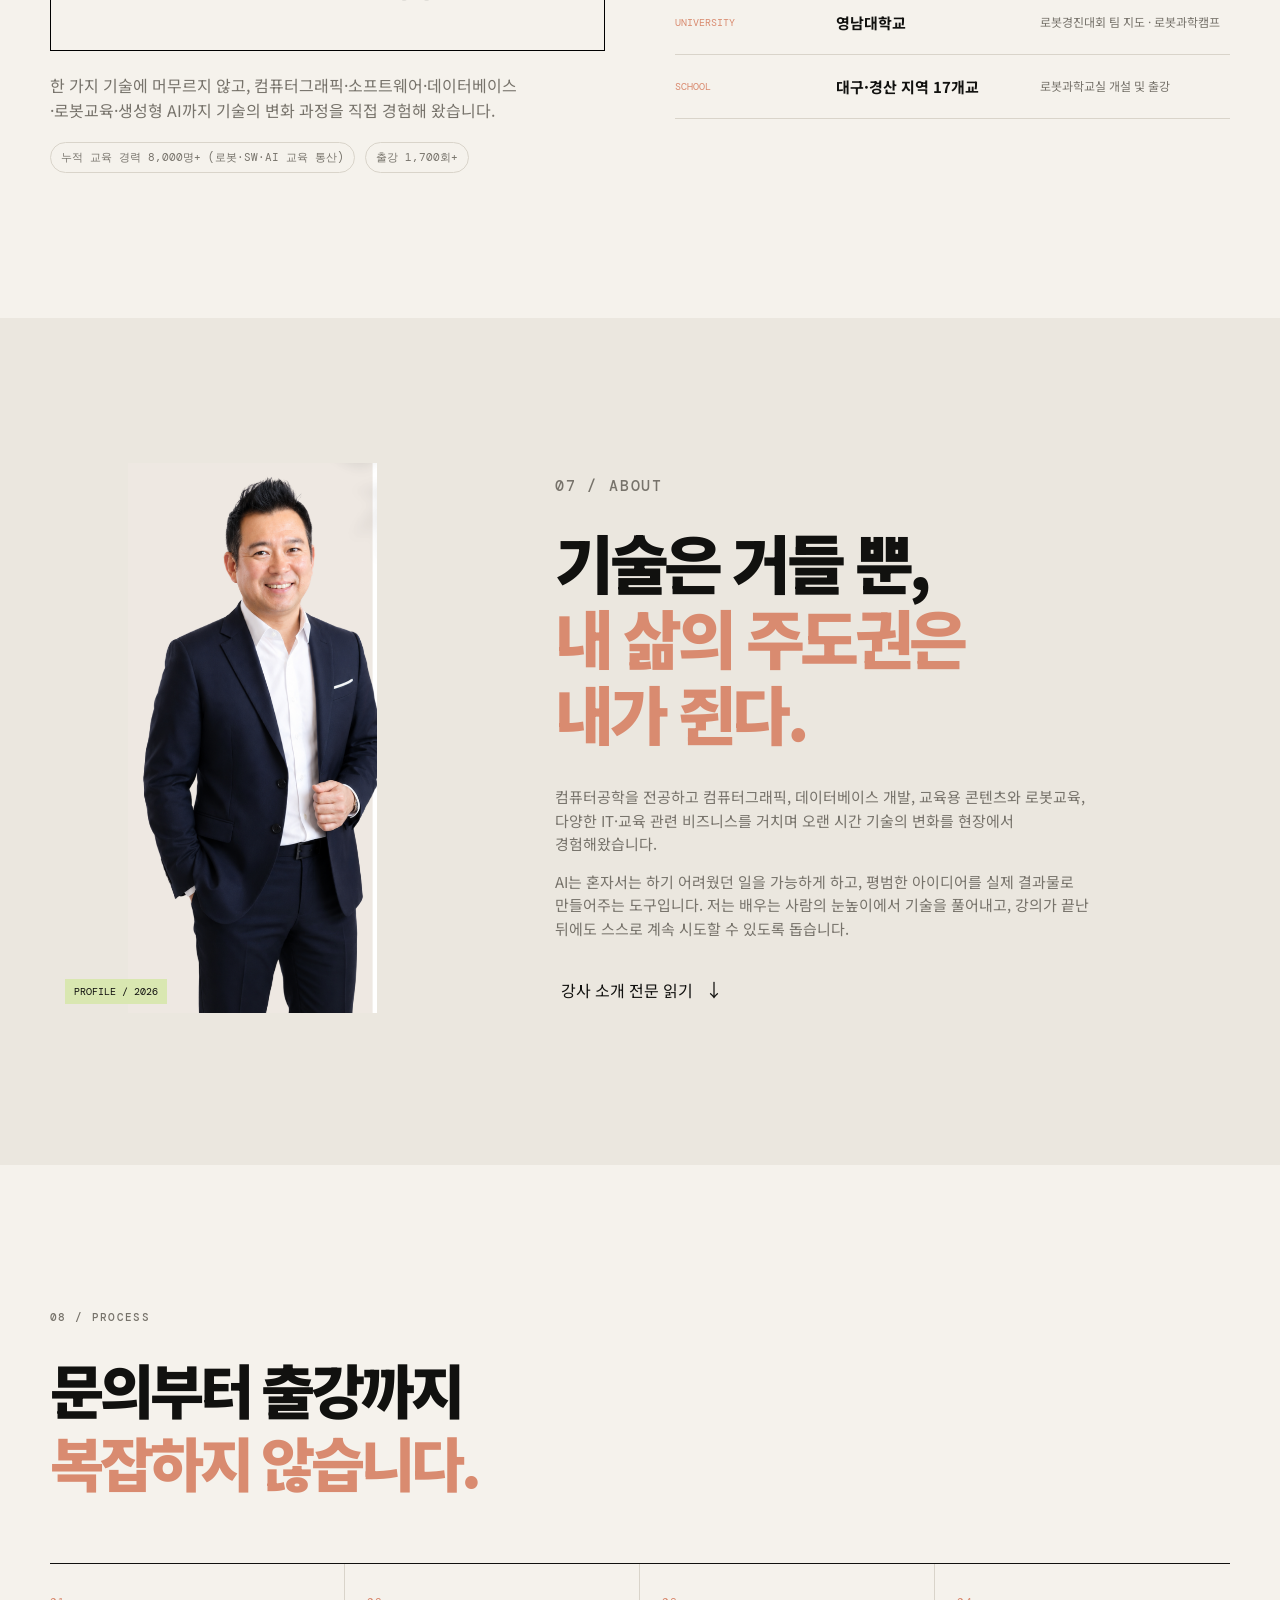
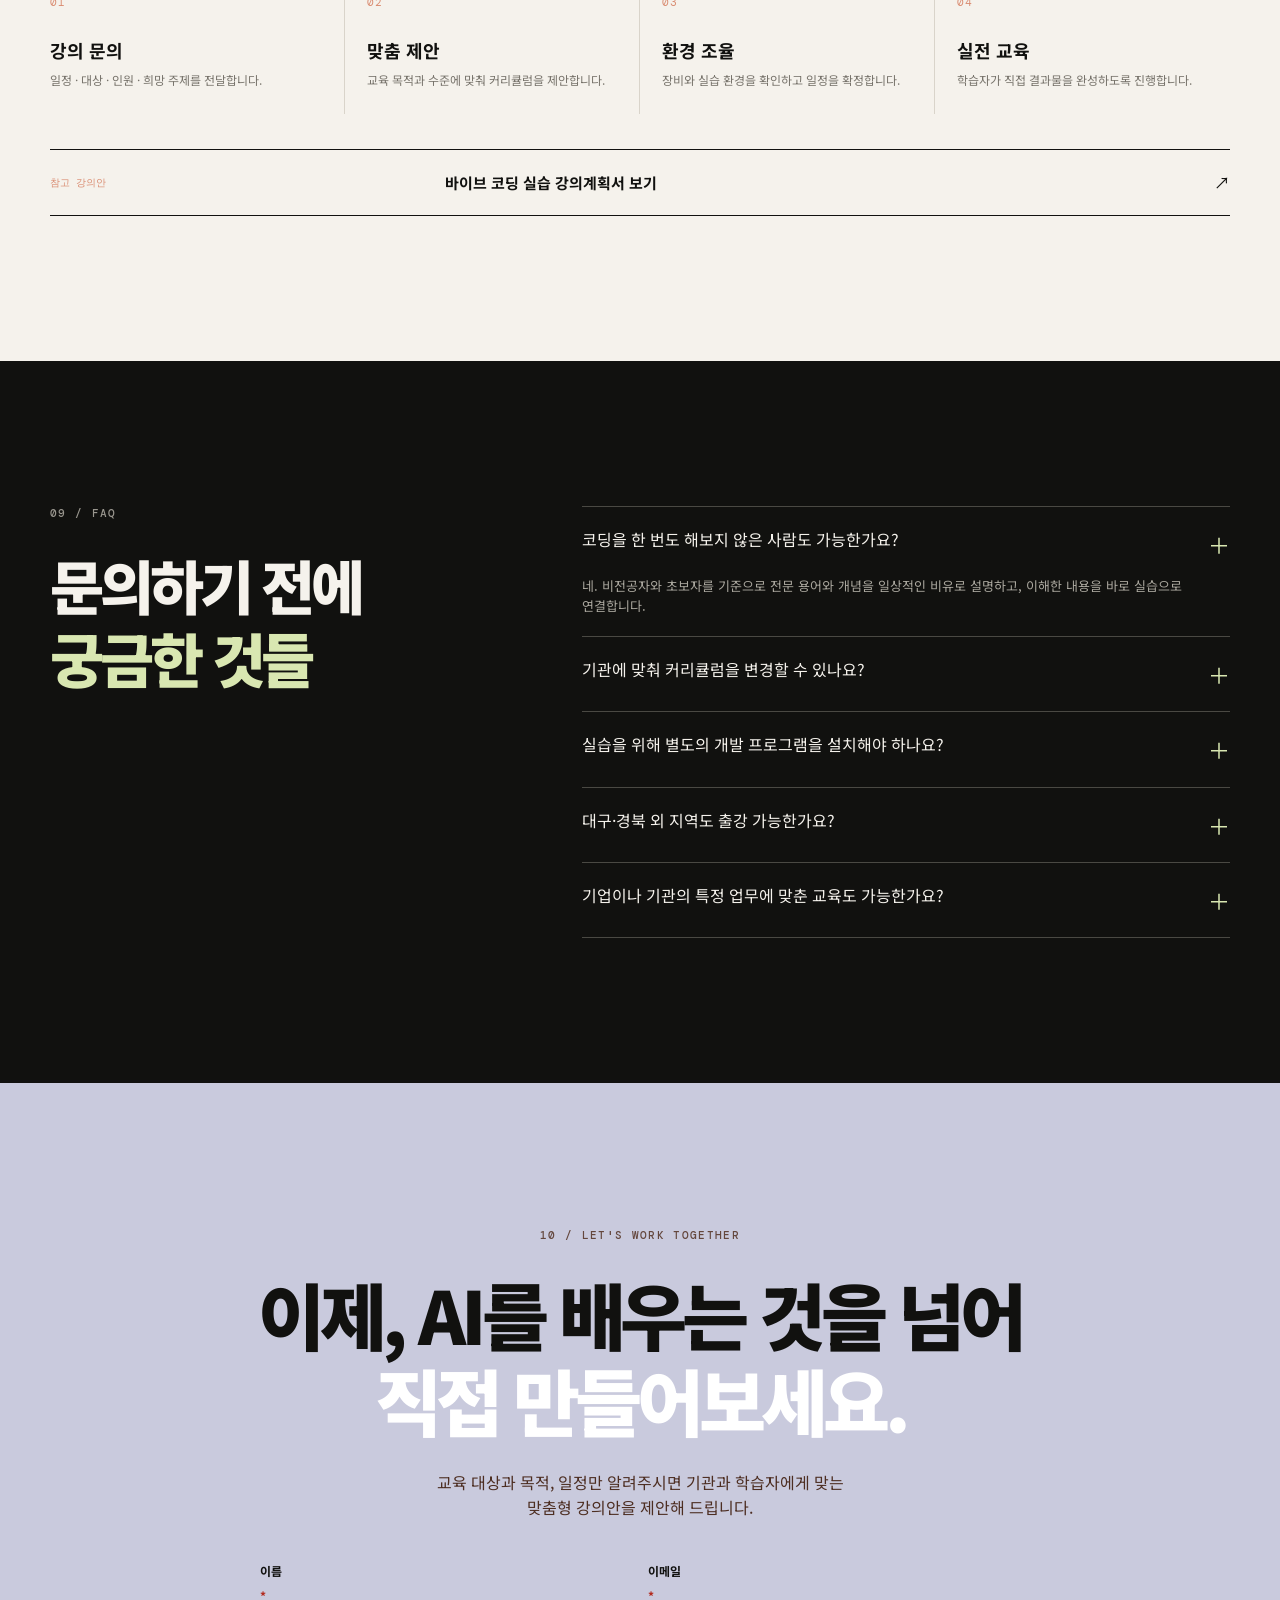
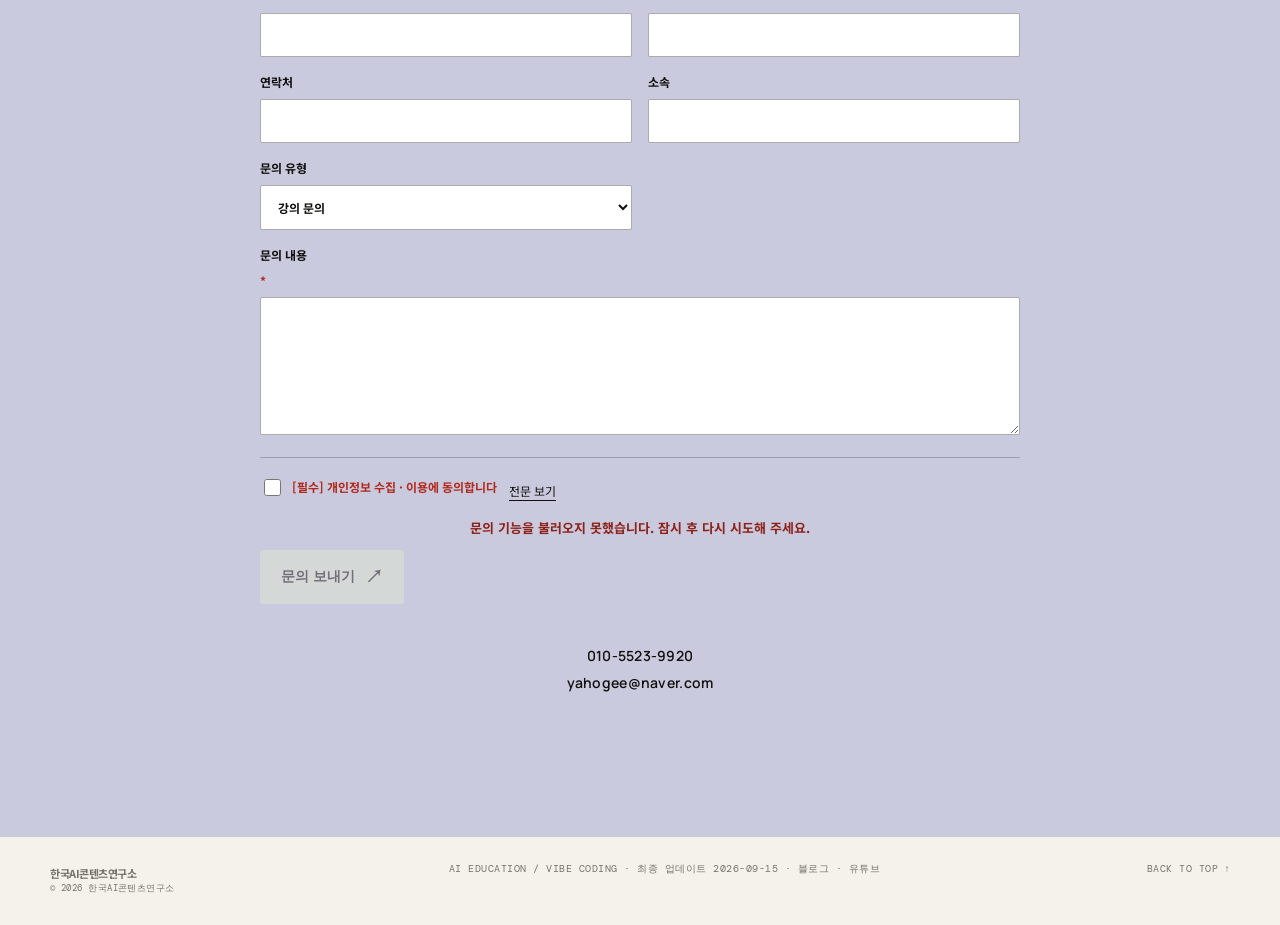
==== commit 44852dfa: "Add blog/YouTube channels to Person schema and site footer - Person sameAs (index.html + about.html)" ====
--- a/index.html
+++ b/index.html
@@ -23,7 +23,7 @@
         "description": "바이브코딩 전문 AI 강사",
         "keywords": ["AI", "Vibe Coding"],
         "url": "https://yahosam.vercel.app/",
-        "sameAs": ["https://hanconyeon.com/"],
+        "sameAs": ["https://hanconyeon.com/", "https://blog.naver.com/yahogee", "https://www.youtube.com/@야호-l9m"],
         "worksFor": {
           "@type": "Organization",
           "name": "한국AI콘텐츠연구소",
@@ -220,7 +220,7 @@
 
       <section class="cta section-pad" id="contact"><div class="section-shell cta-inner reveal"><p class="eyebrow">10 / LET'S WORK TOGETHER</p><h2>이제, AI를 배우는 것을 넘어<br /><em>직접 만들어보세요.</em></h2><p>교육 대상과 목적, 일정만 알려주시면 기관과 학습자에게 맞는<br />맞춤형 강의안을 제안해 드립니다.</p><form class="contact-form" id="contact-form"><div class="contact-form-grid"><label>이름 <span>*</span><input type="text" name="from_name" autocomplete="name" required /></label><label>이메일 <span>*</span><input type="email" name="from_email" autocomplete="email" required /></label><label>연락처<input type="tel" name="phone" autocomplete="tel" /></label><label>소속<input type="text" name="company" autocomplete="organization" /></label><label>문의 유형<select name="inquiry_type"><option value="강의 문의">강의 문의</option><option value="기업·기관 교육">기업·기관 교육</option><option value="소상공인 AI 교육">소상공인 AI 교육</option><option value="기타">기타</option></select></label><label class="contact-form-full">문의 내용 <span>*</span><textarea name="message" rows="6" required></textarea></label></div><div class="privacy-area"><label class="privacy-check"><input type="checkbox" name="privacy_agreed" value="동의함" required /><span>[필수] 개인정보 수집 · 이용에 동의합니다</span></label><button class="privacy-detail-toggle" type="button" aria-expanded="false" aria-controls="privacy-detail">전문 보기</button><div class="privacy-detail" id="privacy-detail" hidden><table><tbody><tr><th>수집 항목</th><td>이름, 이메일, 연락처, 소속</td></tr><tr><th>수집 · 이용 목적</th><td>문의 접수 및 답변 회신</td></tr><tr><th>보유 · 이용 기간</th><td>문의 처리 완료 후 1년 뒤 파기</td></tr><tr><th>동의 거부 권리</th><td>거부할 수 있으나 거부 시 문의 접수가 불가합니다</td></tr></tbody></table></div></div><p class="form-status" id="form-status" role="status" aria-live="polite"></p><button class="button button-light form-submit" type="submit" disabled>문의 보내기 <span>↗</span></button></form><div class="contact-info"><a href="tel:01055239920">010-5523-9920</a><a href="mailto:yahogee@naver.com">yahogee@naver.com</a></div></div></section>
     </main>
-    <footer class="site-footer section-shell"><a class="company-footer" href="https://hanconyeon.com/" target="_blank" rel="noopener"><img src="https://ai-homepage-prompt.vercel.app/logo.png" alt="한국AI콘텐츠연구소" width="396" height="96" loading="lazy" onerror="this.style.display='none'" /><span><strong>한국AI콘텐츠연구소</strong><small>© 2026 한국AI콘텐츠연구소</small></span></a><span>AI EDUCATION / VIBE CODING · 최종 업데이트 2026-09-15</span><a href="#top">BACK TO TOP ↑</a></footer>
+    <footer class="site-footer section-shell"><a class="company-footer" href="https://hanconyeon.com/" target="_blank" rel="noopener"><img src="https://ai-homepage-prompt.vercel.app/logo.png" alt="한국AI콘텐츠연구소" width="396" height="96" loading="lazy" onerror="this.style.display='none'" /><span><strong>한국AI콘텐츠연구소</strong><small>© 2026 한국AI콘텐츠연구소</small></span></a><span>AI EDUCATION / VIBE CODING · 최종 업데이트 2026-09-15 · <a href="https://blog.naver.com/yahogee" target="_blank" rel="noopener">블로그</a> · <a href="https://www.youtube.com/@야호-l9m" target="_blank" rel="noopener">유튜브</a></span><a href="#top">BACK TO TOP ↑</a></footer>
     <script src="https://cdn.jsdelivr.net/npm/@emailjs/browser@4/dist/email.min.js"></script>
     <script src="script.js"></script>
   </body>
